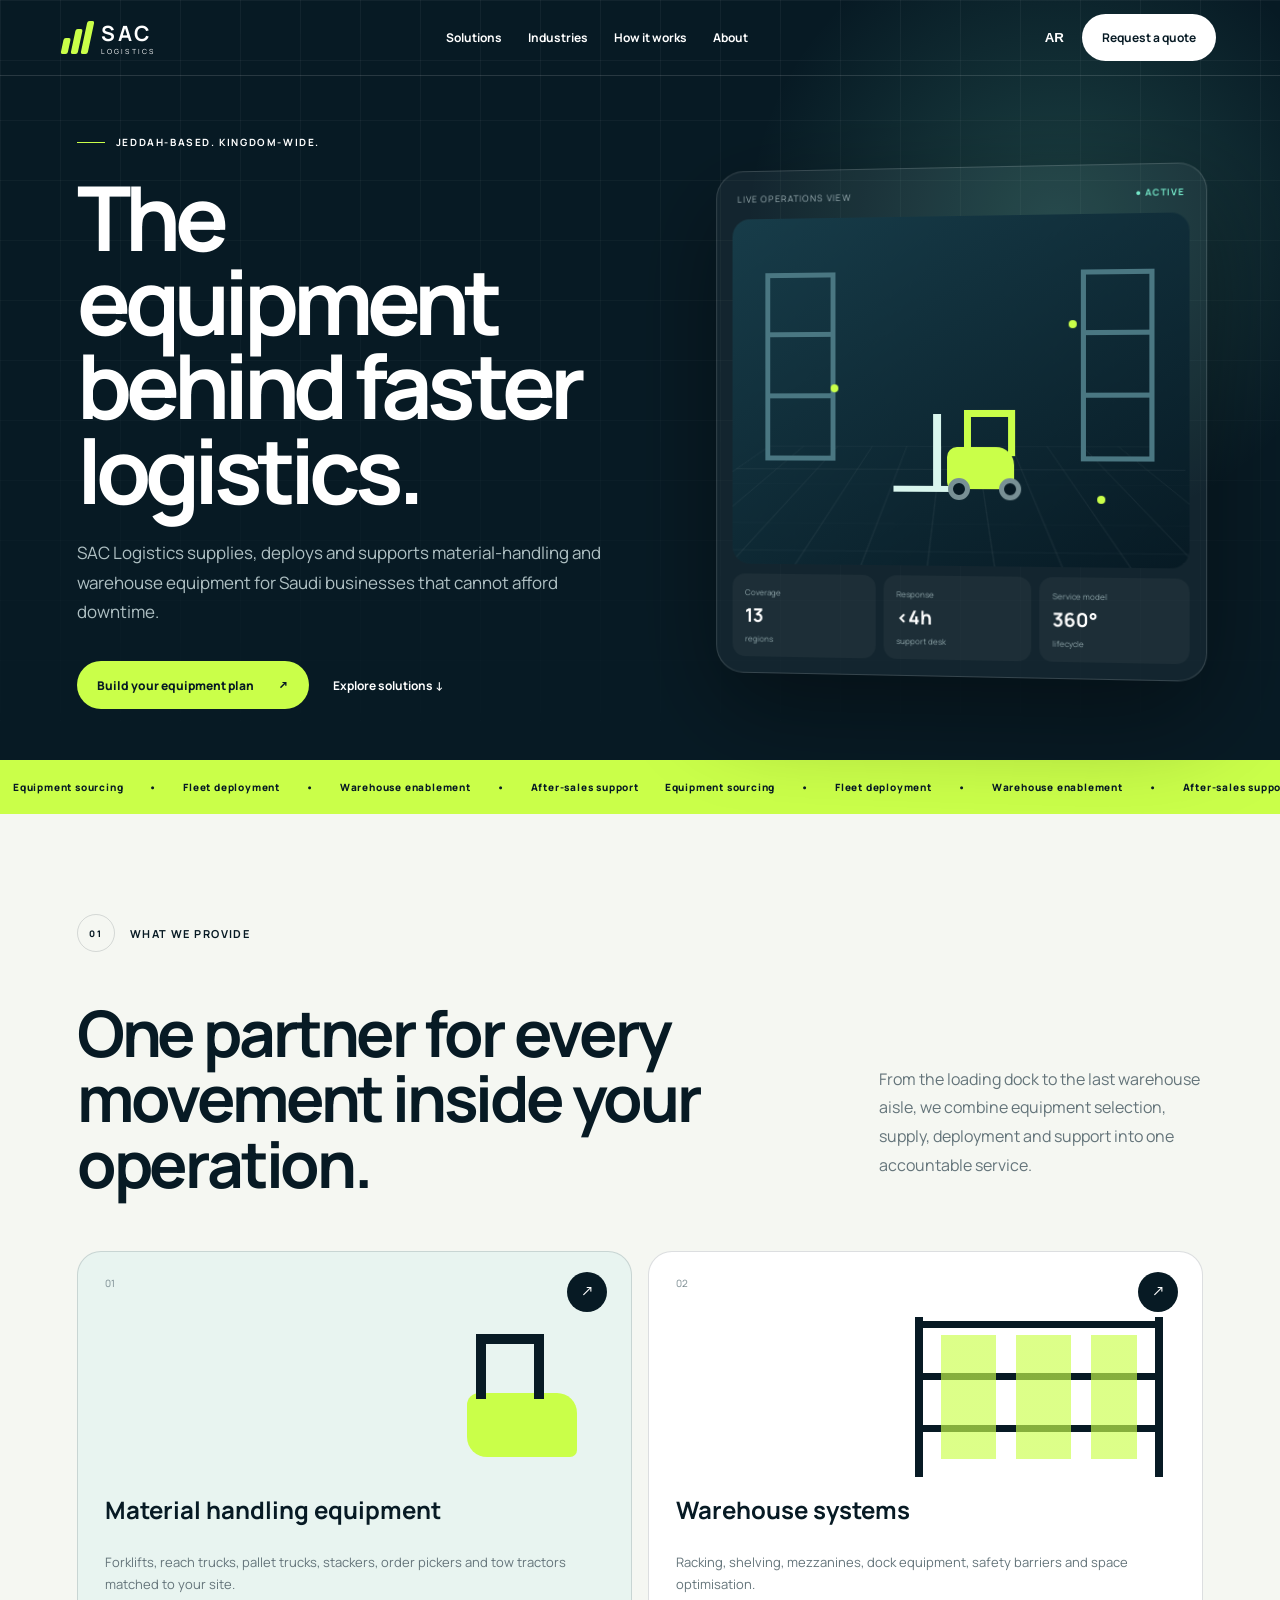
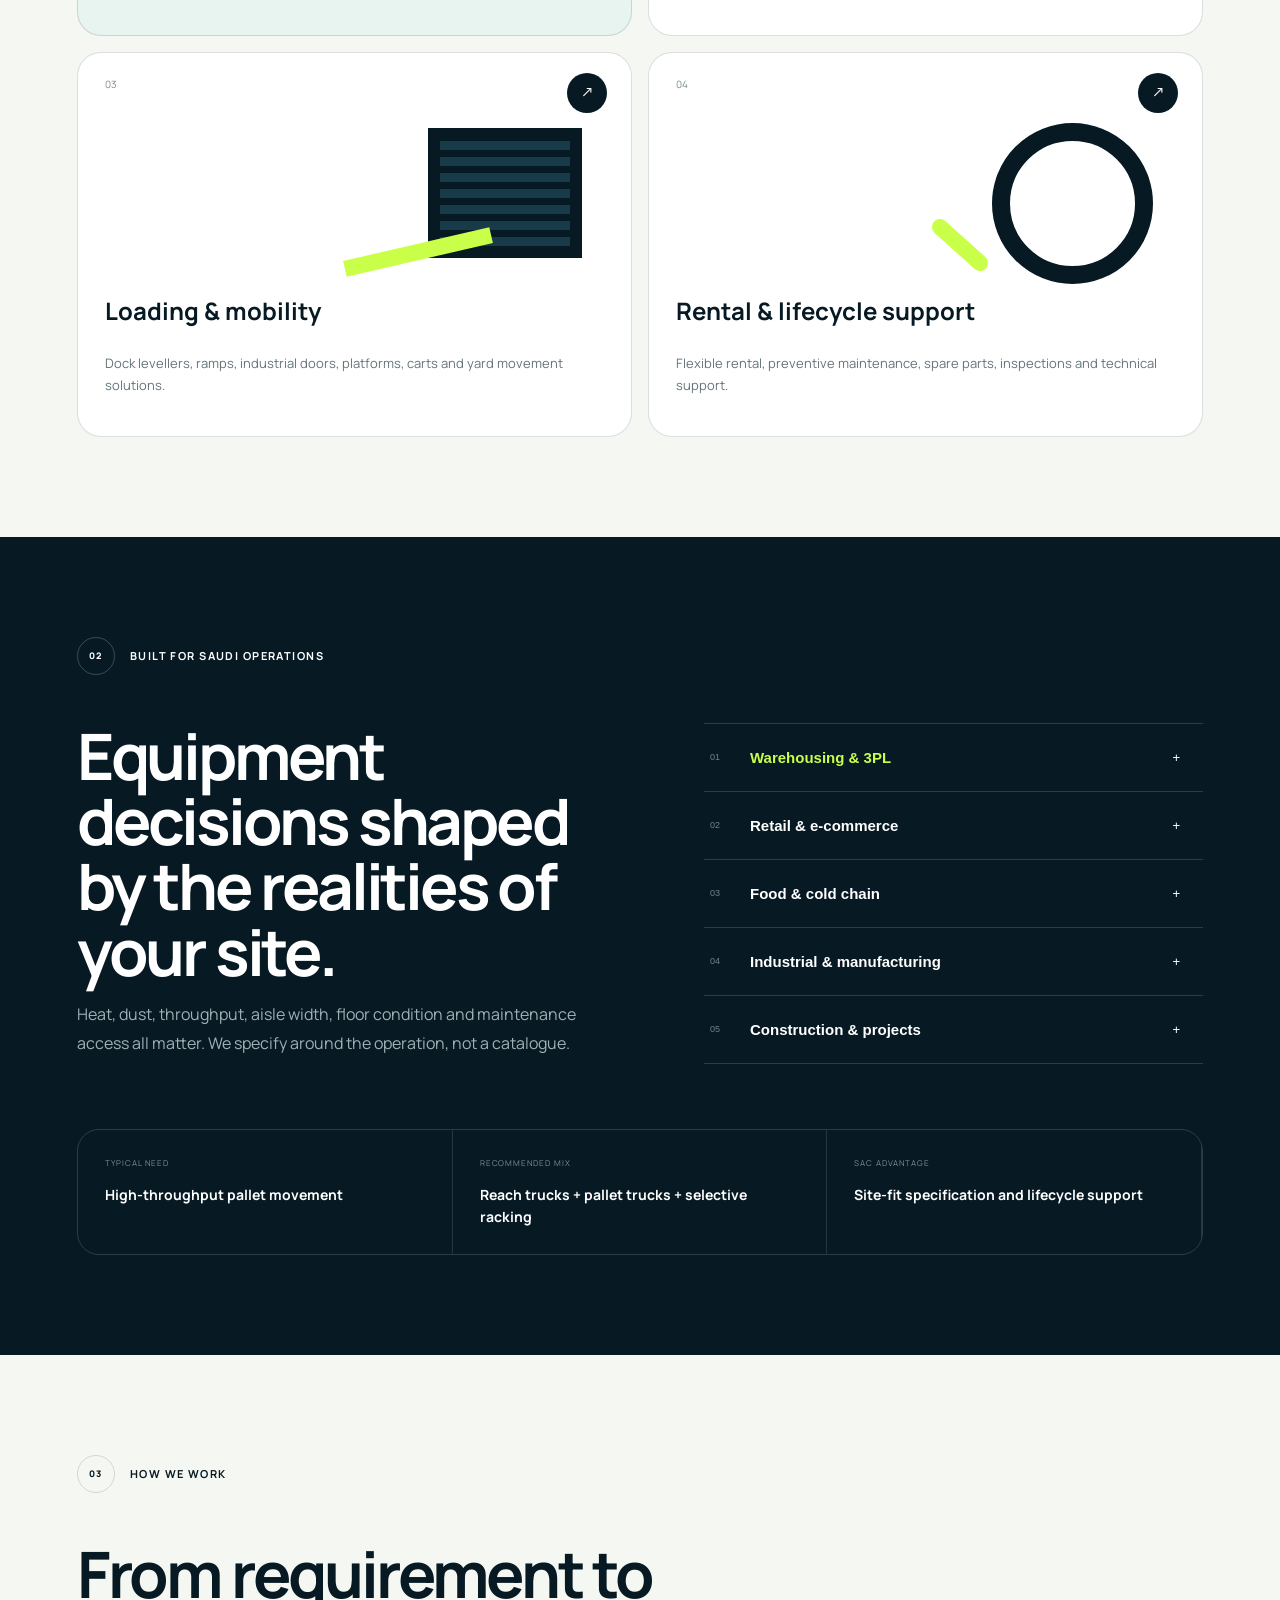
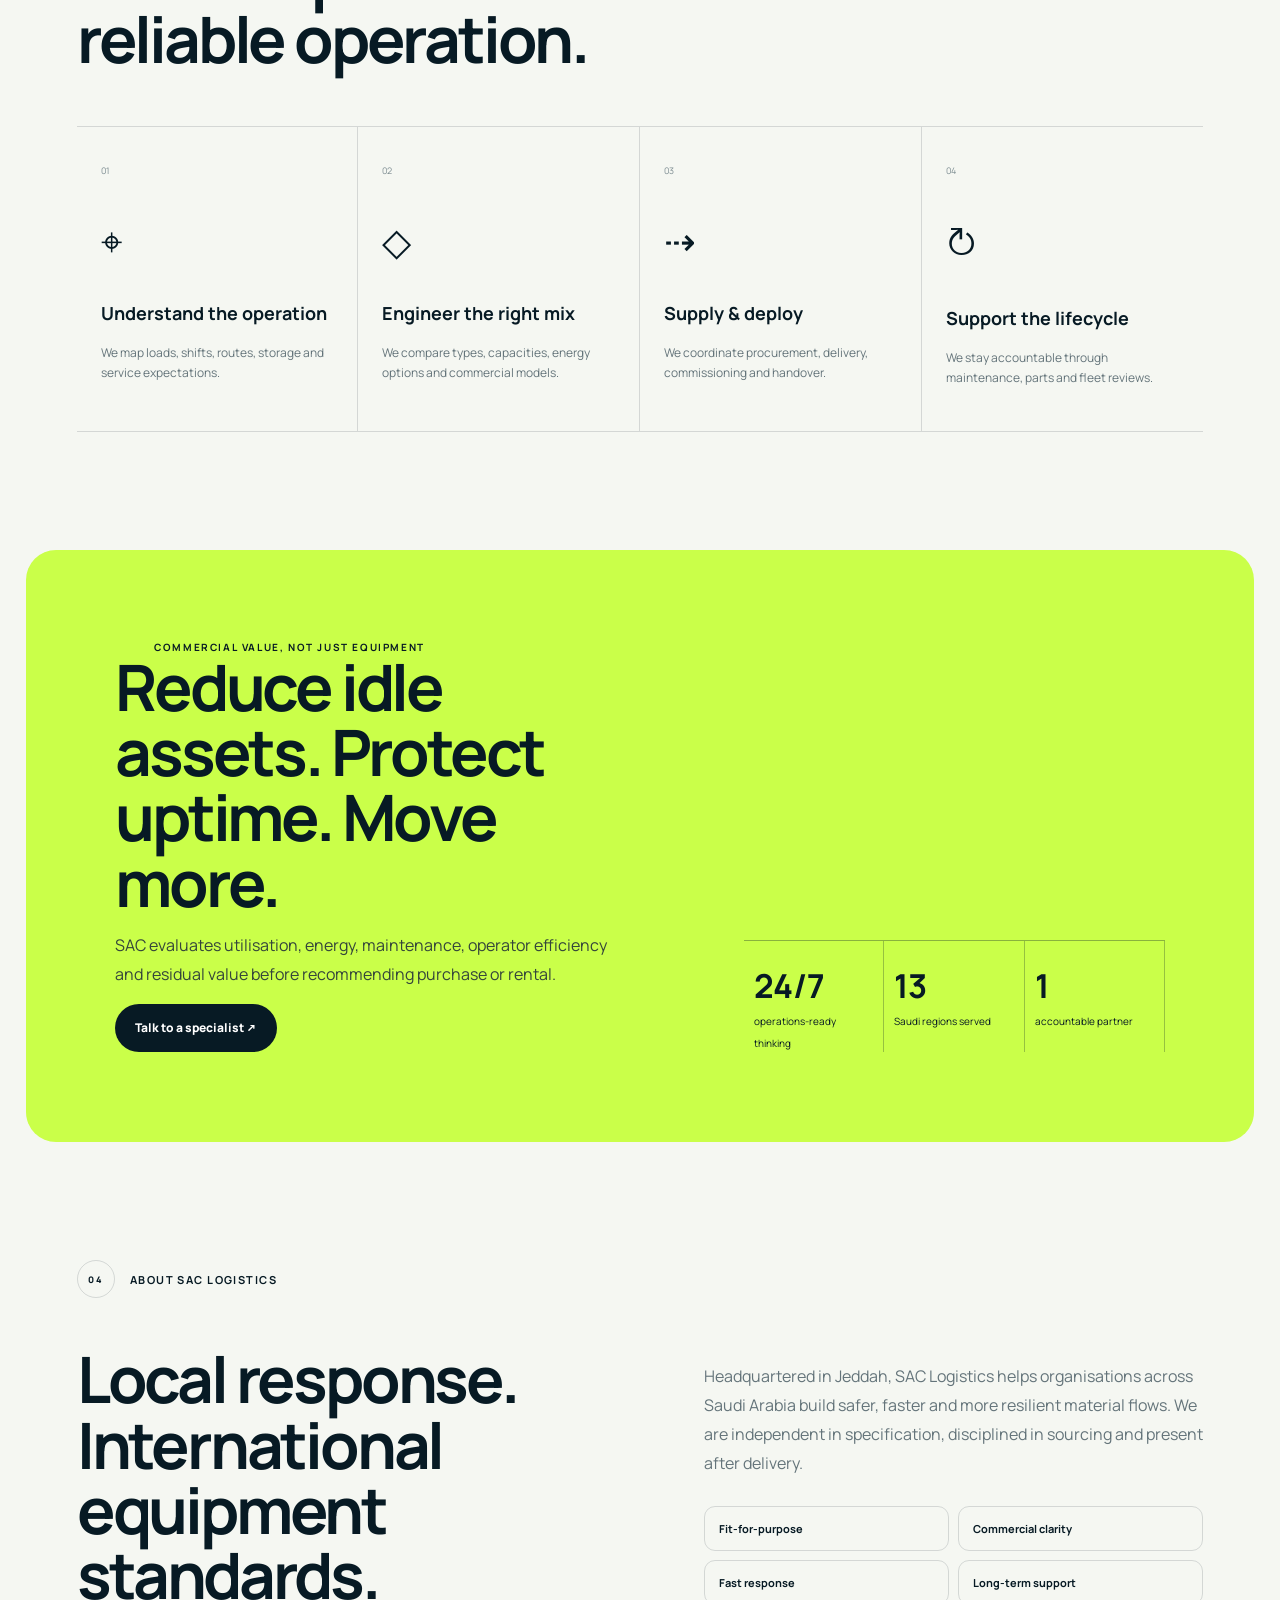
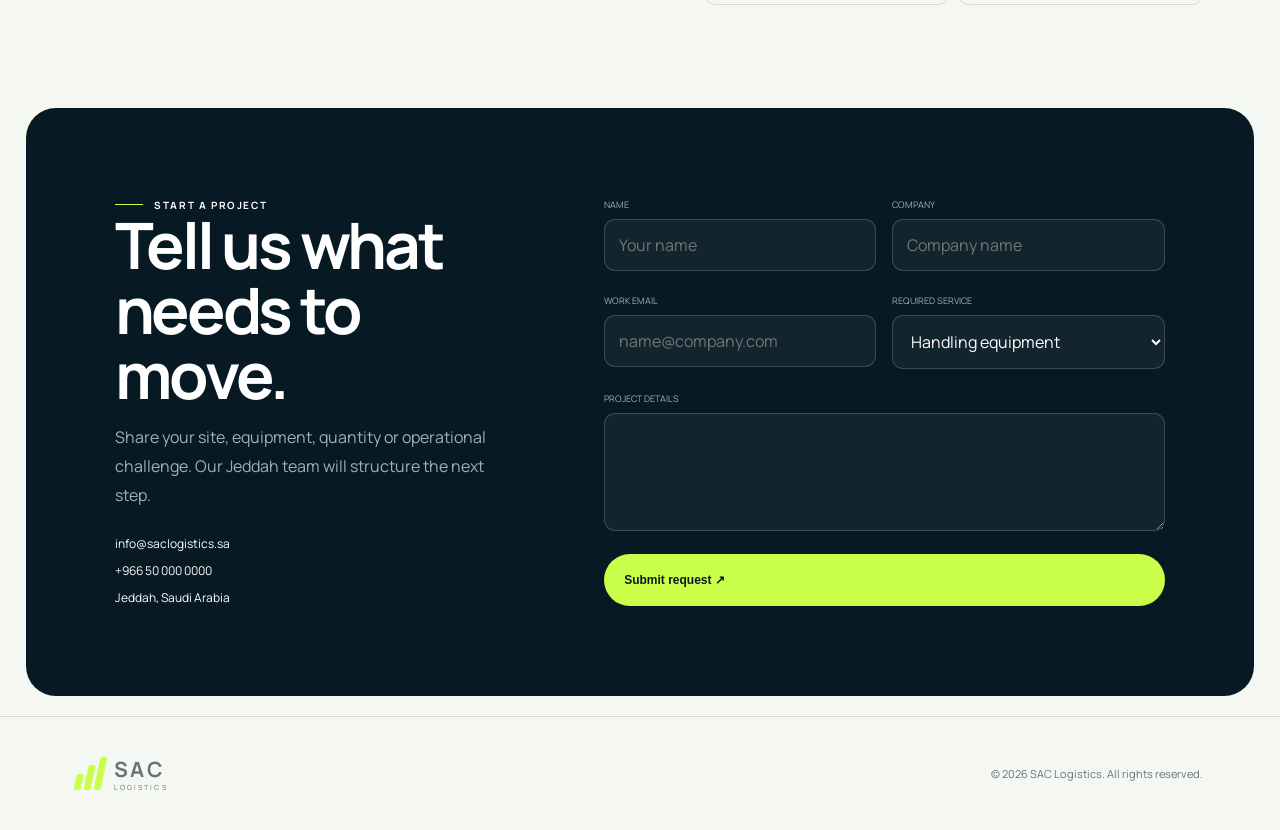
==== index.html @ c3b421cf "Animate green ticker strip" ====
<!doctype html><html lang="en" dir="ltr"><head><meta charset="utf-8"><meta name="viewport" content="width=device-width,initial-scale=1"><meta name="theme-color" content="#071a24"><meta name="description" content="SAC Logistics supplies logistics and material handling equipment across Saudi Arabia."><title>SAC Logistics | Saudi Arabia</title><link rel="preconnect" href="https://fonts.googleapis.com"><link rel="preconnect" href="https://fonts.gstatic.com" crossorigin><link href="https://fonts.googleapis.com/css2?family=IBM+Plex+Sans+Arabic:wght@400;500;600;700&family=Manrope:wght@400;600;700;800&display=swap" rel="stylesheet"><style>:root{--d:#071a24;--d2:#102e39;--l:#caff49;--m:#75e9ca;--p:#f5f7f2;--g:#64747a;--b:rgba(7,26,36,.14)}*{box-sizing:border-box}html{scroll-behavior:smooth}body{margin:0;background:var(--p);color:var(--d);font-family:Manrope,"IBM Plex Sans Arabic",sans-serif}body[dir=rtl]{font-family:"IBM Plex Sans Arabic",Manrope,sans-serif}.head{height:76px;position:fixed;inset:0 0 auto;z-index:20;display:flex;align-items:center;justify-content:space-between;padding:0 5vw;color:#fff;border-bottom:1px solid #ffffff22;transition:.3s}.head.s{background:#071a24ee;backdrop-filter:blur(16px);height:68px}.logo{display:flex;align-items:center;gap:10px;color:inherit;text-decoration:none}.mark{display:flex;gap:3px;align-items:end;transform:skew(-12deg)}.mark i{display:block;width:7px;background:var(--l);border-radius:2px}.mark i:nth-child(1){height:16px}.mark i:nth-child(2){height:25px}.mark i:nth-child(3){height:33px}.logo b{font-size:21px;letter-spacing:.12em}.logo small{display:block;font-size:7px;letter-spacing:.3em}.nav{display:flex;gap:26px}.nav a,.actions a{color:inherit;text-decoration:none;font-size:12px;font-weight:700}.actions{display:flex;align-items:center;gap:12px}.lang,.menu{background:none;border:0;color:#fff;font-weight:800;cursor:pointer}.menu{display:none;font-size:24px}.btn{display:inline-flex;align-items:center;justify-content:space-between;gap:24px;padding:15px 20px;border-radius:99px;text-decoration:none;font-weight:800;font-size:12px;border:0;cursor:pointer}.btn.light{background:#fff;color:var(--d)}.btn.lime{background:var(--l);color:var(--d)}.btn.dark{background:var(--d);color:#fff}.hero{min-height:790px;background:var(--d);color:#fff;padding:135px 6vw 105px;position:relative;overflow:hidden;display:grid;grid-template-columns:1.05fr .95fr;align-items:center;gap:7vw}.hero:before{content:"";position:absolute;inset:0;background-image:linear-gradient(#ffffff0c 1px,transparent 1px),linear-gradient(90deg,#ffffff0c 1px,transparent 1px);background-size:60px 60px;mask-image:linear-gradient(#000,transparent)}.hero:after{content:"";position:absolute;width:650px;height:650px;right:-100px;top:-100px;background:radial-gradient(circle,#75e9ca30,transparent 67%);border-radius:50%}.copy,.visual{position:relative;z-index:2}.eyebrow{display:flex;align-items:center;gap:11px;font-size:10px;letter-spacing:.16em;text-transform:uppercase}.eyebrow i{width:28px;height:1px;background:var(--l)}h1{font-size:clamp(54px,7vw,102px);line-height:.94;letter-spacing:-.065em;margin:26px 0}.hero p{max-width:610px;color:#afc0c3;line-height:1.75;font-size:17px}.heroBtns{display:flex;gap:24px;align-items:center;margin-top:34px}.heroBtns>a:last-child{color:#fff;text-decoration:none;font-size:12px;font-weight:700}.panel{background:#ffffff0c;border:1px solid #ffffff26;border-radius:28px;padding:16px;box-shadow:0 35px 100px #0006;transform:perspective(900px) rotateY(-4deg)}body[dir=rtl] .panel{transform:perspective(900px) rotateY(4deg)}.panelTop{display:flex;justify-content:space-between;padding:5px 5px 14px;color:#9db0b4;font-size:9px;letter-spacing:.12em}.panelTop b{color:var(--m)}.scene{height:350px;border-radius:18px;position:relative;overflow:hidden;background:linear-gradient(150deg,#173c49,#071a24)}.scene:before{content:"";position:absolute;inset:0;background-image:linear-gradient(#ffffff0d 1px,transparent 1px),linear-gradient(90deg,#ffffff0d 1px,transparent 1px);background-size:42px 42px;transform:perspective(400px) rotateX(58deg) scale(1.6);transform-origin:bottom;top:80px}.rack{position:absolute;top:55px;width:72px;height:190px;border:5px solid #4a7782}.rack:after{content:"";position:absolute;inset:55px 0 auto;height:5px;background:#4a7782;box-shadow:0 62px #4a7782}.r1{left:34px}.r2{right:34px}.fork{position:absolute;left:42%;bottom:62px;width:110px;height:90px}.fork .body{position:absolute;bottom:15px;left:26px;width:67px;height:42px;border-radius:10px 18px 7px 7px;background:var(--l)}.fork .body:before{content:"";position:absolute;left:17px;top:-37px;width:37px;height:39px;border:7px solid var(--l);border-bottom:0}.fork .mast{position:absolute;left:12px;height:78px;width:8px;background:#d9f6ee}.fork .mast:after{content:"";position:absolute;width:58px;height:6px;bottom:0;left:-40px;background:#d9f6ee}.fork i{position:absolute;bottom:4px;width:22px;height:22px;background:var(--d);border:5px solid #789095;border-radius:50%}.fork i:nth-last-child(2){left:27px}.fork i:last-child{right:10px}.pulse{position:absolute;width:8px;height:8px;border-radius:50%;background:var(--l);box-shadow:0 0 0 0 #caff4999;animation:p 2s infinite}.p1{left:22%;top:48%}.p2{right:24%;top:30%;animation-delay:.7s}.p3{right:18%;bottom:18%;animation-delay:1.2s}@keyframes p{70%{box-shadow:0 0 0 15px #caff4900}}.stats{display:grid;grid-template-columns:repeat(3,1fr);gap:8px;margin-top:10px}.stats div{background:#ffffff0a;padding:13px;border-radius:13px}.stats small,.stats span{font-size:8px;color:#8ea4a8;display:block}.stats strong{font-size:19px;display:block;margin:5px 0}.strip{position:absolute;bottom:0;left:0;right:0;background:var(--l);color:var(--d);padding:20px;display:flex;justify-content:center;gap:26px;font-size:10px;font-weight:800;letter-spacing:.08em}.section{padding:100px 6vw}.kicker{display:flex;align-items:center;gap:15px;margin-bottom:48px;font-size:11px;text-transform:uppercase;letter-spacing:.13em;font-weight:800}.kicker span{width:38px;height:38px;border:1px solid var(--b);border-radius:50%;display:grid;place-items:center;font-size:9px}.title{display:grid;grid-template-columns:1.35fr .65fr;gap:10vw;align-items:end;margin-bottom:55px}.title h2,.dark h2,.impact h2,.about h2,.contact h2{font-size:clamp(40px,5vw,72px);line-height:1.02;letter-spacing:-.05em;margin:0}.title p,.dark p,.impact p,.about p,.contact p{color:var(--g);line-height:1.8}.cards{display:grid;grid-template-columns:repeat(2,1fr);gap:16px}.card{min-height:385px;border:1px solid var(--b);border-radius:24px;padding:27px;background:#fff;position:relative;display:flex;flex-direction:column;justify-content:flex-end;overflow:hidden;transition:.3s}.card:hover{transform:translateY(-5px);box-shadow:0 18px 55px #071a2412}.card:first-child{background:#e8f4f0}.card .num{position:absolute;top:24px;font-size:10px;color:#78898e}.card .go{position:absolute;top:20px;right:24px;width:40px;height:40px;border-radius:50%;background:var(--d);color:#fff;display:grid;place-items:center;text-decoration:none}.art{position:absolute;right:7%;top:65px;width:45%;height:160px}.art.f:before{content:"";position:absolute;right:15px;bottom:20px;width:110px;height:64px;background:var(--l);border-radius:12px 20px 7px}.art.f:after{content:"";position:absolute;right:48px;bottom:78px;width:48px;height:55px;border:10px solid var(--d);border-bottom:0}.art.r{border-left:8px solid var(--d);border-right:8px solid var(--d);background:repeating-linear-gradient(0deg,transparent 0 45px,var(--d) 45px 52px)}.art.r:after{content:"";position:absolute;inset:18px;background:repeating-linear-gradient(90deg,var(--l) 0 55px,transparent 55px 75px);opacity:.65}.art.d:before{content:"";position:absolute;right:10px;inset-block:10px 20px;width:130px;background:repeating-linear-gradient(0deg,#173b48 0 9px,#071a24 9px 16px);border:12px solid var(--d)}.art.d:after{content:"";position:absolute;left:0;bottom:18px;width:150px;height:16px;background:var(--l);transform:rotate(-13deg)}.art.s:before{content:"";position:absolute;width:125px;height:125px;border:18px solid var(--d);border-radius:50%;right:10px;top:5px}.art.s:after{content:"";position:absolute;width:70px;height:16px;background:var(--l);left:10px;bottom:25px;transform:rotate(42deg);border-radius:12px}.card h3{font-size:24px;margin:0 0 12px}.card p{color:var(--g);font-size:13px;line-height:1.7;max-width:540px}.dark{background:var(--d);color:#fff}.dark .kicker span{border-color:#ffffff35}.darkGrid{display:grid;grid-template-columns:1fr 1fr;gap:10vw}.dark p{color:#9eb1b5}.inds{border-top:1px solid #ffffff26}.ind{width:100%;height:68px;border:0;border-bottom:1px solid #ffffff26;background:none;color:#fff;display:grid;grid-template-columns:40px 1fr 25px;align-items:center;text-align:left;cursor:pointer}.ind b{font-size:15px}.ind.active b{color:var(--l)}.ind span{font-size:9px;color:#71858a}.info{margin-top:55px;border:1px solid #ffffff26;border-radius:22px;display:grid;grid-template-columns:repeat(3,1fr);overflow:hidden}.info div{padding:27px;border-right:1px solid #ffffff20}.info small{display:block;color:#779095;font-size:8px;letter-spacing:.12em;margin-bottom:15px}.info strong{font-size:14px;line-height:1.5}.steps{display:grid;grid-template-columns:repeat(4,1fr);border-block:1px solid var(--b)}.step{padding:30px 24px;min-height:275px;border-right:1px solid var(--b)}.step:last-child{border:0}.step>span{font-size:9px;color:#7b8b90}.step i{display:block;font-style:normal;font-size:38px;margin:35px 0}.step h3{font-size:18px}.step p{color:var(--g);font-size:12px;line-height:1.7}.impact{margin:18px 2vw;background:var(--l);border-radius:30px;padding:90px 7vw;display:grid;grid-template-columns:1.1fr .9fr;gap:9vw;align-items:end}.impact p{color:#34453b}.metrics{display:grid;grid-template-columns:repeat(3,1fr);border-top:1px solid #071a2455}.metrics div{padding:22px 10px 0;border-right:1px solid #071a2444}.metrics strong{display:block;font-size:33px}.metrics span{font-size:10px}.aboutGrid{display:grid;grid-template-columns:1fr 1fr;gap:10vw}.values{display:grid;grid-template-columns:1fr 1fr;gap:9px;margin-top:28px}.values span{border:1px solid var(--b);border-radius:11px;padding:14px;font-size:11px;font-weight:700}.contact{margin:0 2vw 20px;background:var(--d);color:#fff;border-radius:30px;padding:90px 7vw;display:grid;grid-template-columns:.8fr 1.2fr;gap:9vw}.contact p{color:#9eb1b5}.details{display:flex;flex-direction:column;gap:10px;margin-top:25px}.details a,.details span{color:#fff;text-decoration:none;font-size:12px}.form{display:grid;grid-template-columns:1fr 1fr;gap:16px}.form label{display:flex;flex-direction:column;gap:8px}.form label span{font-size:9px;color:#9fb1b5;text-transform:uppercase}.form input,.form select,.form textarea{background:#ffffff0c;border:1px solid #ffffff2d;color:#fff;border-radius:11px;padding:14px;font:inherit;outline:none}.form option{color:var(--d)}.full{grid-column:1/-1}footer{padding:38px 6vw;display:flex;justify-content:space-between;align-items:center;border-top:1px solid var(--b);font-size:11px;color:var(--g)}.mobile{position:fixed;inset:0;z-index:50;background:var(--d);display:flex;flex-direction:column;align-items:center;justify-content:center;gap:25px;transform:translateY(-100%);transition:.3s}.mobile.open{transform:none}.mobile a{color:#fff;text-decoration:none;font-size:27px;font-weight:700}.mobile button{position:absolute;right:25px;top:20px;background:none;border:0;color:#fff;font-size:40px}.reveal{opacity:0;transform:translateY(20px);transition:.7s}.reveal.on{opacity:1;transform:none}body[dir=rtl] .ind{text-align:right}body[dir=rtl] .card .go{right:auto;left:24px}body[dir=rtl] .art{right:auto;left:7%}@media(max-width:980px){.nav{display:none}.menu{display:block}.hero,.title,.darkGrid,.impact,.aboutGrid,.contact{grid-template-columns:1fr}.visual{margin-top:30px}.steps{grid-template-columns:1fr 1fr}.info{grid-template-columns:1fr}.info div{border-right:0;border-bottom:1px solid #ffffff20}}@media(max-width:650px){.head{padding:0 20px}.actions .light{display:none}.hero{padding:115px 20px 95px}.hero h1{font-size:51px}.heroBtns{align-items:flex-start;flex-direction:column}.panel{transform:none!important}.scene{height:265px}.stats{grid-template-columns:1fr}.strip{font-size:8px;gap:10px;flex-wrap:wrap}.section{padding:75px 20px}.title h2,.dark h2,.impact h2,.about h2,.contact h2{font-size:40px}.cards{grid-template-columns:1fr}.art{width:60%}.steps{grid-template-columns:1fr}.step{border-right:0;border-bottom:1px solid var(--b)}.impact,.contact{margin:10px;padding:65px 23px;border-radius:23px}.metrics{grid-template-columns:1fr}.metrics div{border-right:0;border-bottom:1px solid #071a2444;padding-bottom:15px}.values,.form{grid-template-columns:1fr}.form>*{grid-column:1!important}footer{flex-direction:column;gap:18px;text-align:center}}.strip{overflow:hidden;display:block;padding:0}.strip-track{display:flex;width:max-content;will-change:transform;animation:sacTicker 22s linear infinite}.strip-group{display:flex;align-items:center;gap:26px;white-space:nowrap;padding:20px 13px;color:var(--d)}@keyframes sacTicker{to{transform:translateX(-50%)}}body[dir=rtl] .strip-track{animation-name:sacTickerRtl}@keyframes sacTickerRtl{to{transform:translateX(50%)}}@media(max-width:650px){.strip{font-size:8px}.strip-group{gap:16px;padding:18px 8px}}@media(prefers-reduced-motion:reduce){.strip-track{animation:none}}</style></head><body><header class="head"><a class="logo" href="#top"><span class="mark"><i></i><i></i><i></i></span><span><b>SAC</b><small>LOGISTICS</small></span></a><nav class="nav"><a href="#solutions" data-t="nav1">Solutions</a><a href="#industries" data-t="nav2">Industries</a><a href="#process" data-t="nav3">How it works</a><a href="#about" data-t="nav4">About</a></nav><div class="actions"><button class="lang" id="lang">AR</button><a class="btn light" href="#contact" data-t="quote">Request a quote</a><button class="menu" id="open">☰</button></div></header><main id="top"><section class="hero"><div class="copy reveal"><div class="eyebrow"><i></i><b data-t="eye">Jeddah-based. Kingdom-wide.</b></div><h1 data-t="hero">The equipment behind faster logistics.</h1><p data-t="heroP">SAC Logistics supplies, deploys and supports material-handling and warehouse equipment for Saudi businesses that cannot afford downtime.</p><div class="heroBtns"><a class="btn lime" href="#contact"><span data-t="plan">Build your equipment plan</span><b>↗</b></a><a href="#solutions" data-t="explore">Explore solutions ↓</a></div></div><div class="visual reveal"><div class="panel"><div class="panelTop"><span data-t="live">LIVE OPERATIONS VIEW</span><b>● <span data-t="active">ACTIVE</span></b></div><div class="scene"><div class="rack r1"></div><div class="rack r2"></div><div class="fork"><span class="mast"></span><span class="body"></span><i></i><i></i></div><span class="pulse p1"></span><span class="pulse p2"></span><span class="pulse p3"></span></div><div class="stats"><div><small data-t="coverage">Coverage</small><strong>13</strong><span data-t="regions">regions</span></div><div><small data-t="response">Response</small><strong>&lt;4h</strong><span data-t="support">support desk</span></div><div><small data-t="model">Service model</small><strong>360°</strong><span data-t="life">lifecycle</span></div></div></div></div><div class="strip"><span data-t="s1">Equipment sourcing</span>•<span data-t="s2">Fleet deployment</span>•<span data-t="s3">Warehouse enablement</span>•<span data-t="s4">After-sales support</span></div></section><section class="section" id="solutions"><div class="kicker reveal"><span>01</span><b data-t="provide">What we provide</b></div><div class="title reveal"><h2 data-t="solTitle">One partner for every movement inside your operation.</h2><p data-t="solLead">From the loading dock to the last warehouse aisle, we combine equipment selection, supply, deployment and support into one accountable service.</p></div><div class="cards"><article class="card reveal"><span class="num">01</span><a class="go" href="#contact">↗</a><div class="art f"></div><h3 data-t="c1">Material handling equipment</h3><p data-t="c1p">Forklifts, reach trucks, pallet trucks, stackers, order pickers and tow tractors matched to your site.</p></article><article class="card reveal"><span class="num">02</span><a class="go" href="#contact">↗</a><div class="art r"></div><h3 data-t="c2">Warehouse systems</h3><p data-t="c2p">Racking, shelving, mezzanines, dock equipment, safety barriers and space optimisation.</p></article><article class="card reveal"><span class="num">03</span><a class="go" href="#contact">↗</a><div class="art d"></div><h3 data-t="c3">Loading & mobility</h3><p data-t="c3p">Dock levellers, ramps, industrial doors, platforms, carts and yard movement solutions.</p></article><article class="card reveal"><span class="num">04</span><a class="go" href="#contact">↗</a><div class="art s"></div><h3 data-t="c4">Rental & lifecycle support</h3><p data-t="c4p">Flexible rental, preventive maintenance, spare parts, inspections and technical support.</p></article></div></section><section class="dark section" id="industries"><div class="kicker reveal"><span>02</span><b data-t="built">Built for Saudi operations</b></div><div class="darkGrid"><div class="reveal"><h2 data-t="indTitle">Equipment decisions shaped by the realities of your site.</h2><p data-t="indP">Heat, dust, throughput, aisle width, floor condition and maintenance access all matter. We specify around the operation, not a catalogue.</p></div><div class="inds reveal"><button class="ind active" data-k="warehouse"><span>01</span><b data-t="i1">Warehousing & 3PL</b><i>+</i></button><button class="ind" data-k="retail"><span>02</span><b data-t="i2">Retail & e-commerce</b><i>+</i></button><button class="ind" data-k="food"><span>03</span><b data-t="i3">Food & cold chain</b><i>+</i></button><button class="ind" data-k="industry"><span>04</span><b data-t="i4">Industrial & manufacturing</b><i>+</i></button><button class="ind" data-k="project"><span>05</span><b data-t="i5">Construction & projects</b><i>+</i></button></div></div><div class="info reveal"><div><small data-t="need">TYPICAL NEED</small><strong id="need">High-throughput pallet movement</strong></div><div><small data-t="mix">RECOMMENDED MIX</small><strong id="mix">Reach trucks + pallet trucks + selective racking</strong></div><div><small data-t="adv">SAC ADVANTAGE</small><strong id="adv">Site-fit specification and lifecycle support</strong></div></div></section><section class="section" id="process"><div class="kicker reveal"><span>03</span><b data-t="how">How we work</b></div><div class="title reveal"><h2 data-t="procTitle">From requirement to reliable operation.</h2></div><div class="steps"><article class="step reveal"><span>01</span><i>⌖</i><h3 data-t="st1">Understand the operation</h3><p data-t="st1p">We map loads, shifts, routes, storage and service expectations.</p></article><article class="step reveal"><span>02</span><i>◇</i><h3 data-t="st2">Engineer the right mix</h3><p data-t="st2p">We compare types, capacities, energy options and commercial models.</p></article><article class="step reveal"><span>03</span><i>⇢</i><h3 data-t="st3">Supply & deploy</h3><p data-t="st3p">We coordinate procurement, delivery, commissioning and handover.</p></article><article class="step reveal"><span>04</span><i>↻</i><h3 data-t="st4">Support the lifecycle</h3><p data-t="st4p">We stay accountable through maintenance, parts and fleet reviews.</p></article></div></section><section class="impact"><div class="reveal"><div class="eyebrow"><i></i><b data-t="value">COMMERCIAL VALUE, NOT JUST EQUIPMENT</b></div><h2 data-t="impTitle">Reduce idle assets. Protect uptime. Move more.</h2><p data-t="impP">SAC evaluates utilisation, energy, maintenance, operator efficiency and residual value before recommending purchase or rental.</p><a class="btn dark" href="#contact" data-t="talk">Talk to a specialist ↗</a></div><div class="metrics reveal"><div><strong>24/7</strong><span data-t="m1">operations-ready thinking</span></div><div><strong>13</strong><span data-t="m2">Saudi regions served</span></div><div><strong>1</strong><span data-t="m3">accountable partner</span></div></div></section><section class="section about" id="about"><div class="kicker reveal"><span>04</span><b data-t="aboutK">About SAC Logistics</b></div><div class="aboutGrid"><h2 class="reveal" data-t="aboutT">Local response. International equipment standards.</h2><div class="reveal"><p data-t="aboutP">Headquartered in Jeddah, SAC Logistics helps organisations across Saudi Arabia build safer, faster and more resilient material flows. We are independent in specification, disciplined in sourcing and present after delivery.</p><div class="values"><span data-t="v1">Fit-for-purpose</span><span data-t="v2">Commercial clarity</span><span data-t="v3">Fast response</span><span data-t="v4">Long-term support</span></div></div></div></section><section class="contact" id="contact"><div class="reveal"><div class="eyebrow"><i></i><b data-t="start">START A PROJECT</b></div><h2 data-t="contactT">Tell us what needs to move.</h2><p data-t="contactP">Share your site, equipment, quantity or operational challenge. Our Jeddah team will structure the next step.</p><div class="details"><a href="mailto:info@saclogistics.sa">info@saclogistics.sa</a><a href="tel:+966500000000">+966 50 000 0000</a><span data-t="jeddah">Jeddah, Saudi Arabia</span></div></div><form class="form reveal" id="form"><label><span data-t="name">Name</span><input required name="name" placeholder="Your name"></label><label><span data-t="company">Company</span><input required name="company" placeholder="Company name"></label><label><span data-t="email">Work email</span><input required type="email" name="email" placeholder="name@company.com"></label><label><span data-t="service">Required service</span><select name="service"><option data-t="o1">Handling equipment</option><option data-t="o2">Warehouse systems</option><option data-t="o3">Rental equipment</option><option data-t="o4">Maintenance & spare parts</option></select></label><label class="full"><span data-t="details">Project details</span><textarea name="details" rows="4"></textarea></label><button class="btn lime full" type="submit" data-t="submit">Submit request ↗</button></form></section></main><footer><a class="logo" href="#top"><span class="mark"><i></i><i></i><i></i></span><span><b>SAC</b><small>LOGISTICS</small></span></a><span>© 2026 SAC Logistics. <span data-t="rights">All rights reserved.</span></span></footer><div class="mobile" id="mobile"><button id="close">×</button><a href="#solutions" data-t="nav1">Solutions</a><a href="#industries" data-t="nav2">Industries</a><a href="#process" data-t="nav3">How it works</a><a href="#about" data-t="nav4">About</a><a href="#contact" data-t="quote">Request a quote</a></div><script>const T={en:{nav1:'Solutions',nav2:'Industries',nav3:'How it works',nav4:'About',quote:'Request a quote',eye:'Jeddah-based. Kingdom-wide.',hero:'The equipment behind faster logistics.',heroP:'SAC Logistics supplies, deploys and supports material-handling and warehouse equipment for Saudi businesses that cannot afford downtime.',plan:'Build your equipment plan',explore:'Explore solutions ↓',live:'LIVE OPERATIONS VIEW',active:'ACTIVE',coverage:'Coverage',regions:'regions',response:'Response',support:'support desk',model:'Service model',life:'lifecycle',s1:'Equipment sourcing',s2:'Fleet deployment',s3:'Warehouse enablement',s4:'After-sales support',provide:'What we provide',solTitle:'One partner for every movement inside your operation.',solLead:'From the loading dock to the last warehouse aisle, we combine equipment selection, supply, deployment and support into one accountable service.',c1:'Material handling equipment',c1p:'Forklifts, reach trucks, pallet trucks, stackers, order pickers and tow tractors matched to your site.',c2:'Warehouse systems',c2p:'Racking, shelving, mezzanines, dock equipment, safety barriers and space optimisation.',c3:'Loading & mobility',c3p:'Dock levellers, ramps, industrial doors, platforms, carts and yard movement solutions.',c4:'Rental & lifecycle support',c4p:'Flexible rental, preventive maintenance, spare parts, inspections and technical support.',built:'Built for Saudi operations',indTitle:'Equipment decisions shaped by the realities of your site.',indP:'Heat, dust, throughput, aisle width, floor condition and maintenance access all matter. We specify around the operation, not a catalogue.',i1:'Warehousing & 3PL',i2:'Retail & e-commerce',i3:'Food & cold chain',i4:'Industrial & manufacturing',i5:'Construction & projects',need:'TYPICAL NEED',mix:'RECOMMENDED MIX',adv:'SAC ADVANTAGE',how:'How we work',procTitle:'From requirement to reliable operation.',st1:'Understand the operation',st1p:'We map loads, shifts, routes, storage and service expectations.',st2:'Engineer the right mix',st2p:'We compare types, capacities, energy options and commercial models.',st3:'Supply & deploy',st3p:'We coordinate procurement, delivery, commissioning and handover.',st4:'Support the lifecycle',st4p:'We stay accountable through maintenance, parts and fleet reviews.',value:'COMMERCIAL VALUE, NOT JUST EQUIPMENT',impTitle:'Reduce idle assets. Protect uptime. Move more.',impP:'SAC evaluates utilisation, energy, maintenance, operator efficiency and residual value before recommending purchase or rental.',talk:'Talk to a specialist ↗',m1:'operations-ready thinking',m2:'Saudi regions served',m3:'accountable partner',aboutK:'About SAC Logistics',aboutT:'Local response. International equipment standards.',aboutP:'Headquartered in Jeddah, SAC Logistics helps organisations across Saudi Arabia build safer, faster and more resilient material flows. We are independent in specification, disciplined in sourcing and present after delivery.',v1:'Fit-for-purpose',v2:'Commercial clarity',v3:'Fast response',v4:'Long-term support',start:'START A PROJECT',contactT:'Tell us what needs to move.',contactP:'Share your site, equipment, quantity or operational challenge. Our Jeddah team will structure the next step.',jeddah:'Jeddah, Saudi Arabia',name:'Name',company:'Company',email:'Work email',service:'Required service',o1:'Handling equipment',o2:'Warehouse systems',o3:'Rental equipment',o4:'Maintenance & spare parts',details:'Project details',submit:'Submit request ↗',rights:'All rights reserved.'},ar:{nav1:'الحلول',nav2:'القطاعات',nav3:'آلية العمل',nav4:'من نحن',quote:'اطلب عرض سعر',eye:'من جدة إلى جميع مناطق المملكة',hero:'المعدات التي تجعل عملياتك اللوجستية أسرع.',heroP:'توفر SAC Logistics معدات المناولة والتخزين وتشرف على توريدها وتشغيلها ودعمها للشركات السعودية التي لا تحتمل توقف العمليات.',plan:'ابنِ خطة معداتك',explore:'استكشف الحلول ↓',live:'نظرة مباشرة على التشغيل',active:'نشط',coverage:'التغطية',regions:'منطقة',response:'الاستجابة',support:'مكتب الدعم',model:'نموذج الخدمة',life:'دورة حياة كاملة',s1:'تأمين المعدات',s2:'تشغيل الأسطول',s3:'تجهيز المستودعات',s4:'دعم ما بعد البيع',provide:'ماذا نوفر',solTitle:'شريك واحد لكل حركة داخل منشأتك.',solLead:'من رصيف التحميل حتى آخر ممر في المستودع، نوحد اختيار المعدات وتوريدها وتشغيلها ودعمها ضمن مسؤولية واضحة واحدة.',c1:'معدات المناولة',c1p:'رافعات شوكية وريتـش تراك وعربات طبالي وستاكر ومعدات تجهيز الطلبات حسب ظروف موقعك.',c2:'أنظمة المستودعات',c2p:'أرفف تخزين وميزانين وتجهيزات الأرصفة وحواجز السلامة وحلول تحسين المساحات.',c3:'التحميل والحركة',c3p:'منصات تحميل ورامبات وأبواب صناعية وعربات وحلول حركة الساحات.',c4:'التأجير ودعم دورة الحياة',c4p:'تأجير مرن وصيانة وقائية وقطع غيار وفحوصات ودعم فني.',built:'مصمم للعمليات السعودية',indTitle:'قرار المعدات يبدأ من واقع موقعك.',indP:'الحرارة والغبار ومعدل التشغيل وعرض الممرات وحالة الأرضيات وسهولة الصيانة كلها عوامل أساسية. نصمم الحل حول التشغيل لا حول الكتالوج.',i1:'المستودعات والخدمات اللوجستية',i2:'التجزئة والتجارة الإلكترونية',i3:'الأغذية وسلاسل التبريد',i4:'الصناعة والتصنيع',i5:'المقاولات والمشاريع',need:'الاحتياج المعتاد',mix:'التجهيز المقترح',adv:'ميزة SAC',how:'كيف نعمل',procTitle:'من الاحتياج إلى تشغيل موثوق.',st1:'نفهم العملية',st1p:'نحلل الأحمال والورديات والمسارات والتخزين ومستوى الخدمة.',st2:'نصمم التجهيز المناسب',st2p:'نقارن الأنواع والسعات والطاقة والنماذج التجارية.',st3:'نورّد ونشغّل',st3p:'ننسق الشراء والتسليم والتشغيل والتسليم النهائي.',st4:'ندعم دورة الحياة',st4p:'نستمر في الصيانة وقطع الغيار ومراجعات الأسطول.',value:'قيمة تجارية، وليست مجرد معدات',impTitle:'قلّل الأصول الخاملة. احمِ وقت التشغيل. حرّك أكثر.',impP:'تقيّم SAC الاستخدام والطاقة والصيانة وكفاءة المشغل والقيمة المتبقية قبل اقتراح الشراء أو التأجير.',talk:'تحدث مع مختص ↗',m1:'تفكير جاهز للتشغيل',m2:'منطقة سعودية نخدمها',m3:'شريك مسؤول واحد',aboutK:'عن SAC Logistics',aboutT:'استجابة محلية بمعايير معدات عالمية.',aboutP:'من مقرنا في جدة، نساعد المنشآت في مختلف مناطق المملكة على بناء حركة مواد أكثر أماناً وسرعة ومرونة. نحن مستقلون في التوصية ومنضبطون في التوريد وموجودون بعد التسليم.',v1:'حل مناسب للغرض',v2:'وضوح تجاري',v3:'استجابة سريعة',v4:'دعم طويل الأجل',start:'ابدأ مشروعك',contactT:'أخبرنا ما الذي يجب تحريكه.',contactP:'شاركنا الموقع والمعدات والكميات أو التحدي التشغيلي، وسيقوم فريقنا في جدة بترتيب الخطوة التالية.',jeddah:'جدة، المملكة العربية السعودية',name:'الاسم',company:'الشركة',email:'البريد المهني',service:'الخدمة المطلوبة',o1:'معدات مناولة',o2:'أنظمة مستودعات',o3:'تأجير معدات',o4:'صيانة وقطع غيار',details:'تفاصيل المشروع',submit:'إرسال الطلب ↗',rights:'جميع الحقوق محفوظة.'}};const D={en:{warehouse:['High-throughput pallet movement','Reach trucks + pallet trucks + selective racking','Site-fit specification and lifecycle support'],retail:['Fast fulfilment and seasonal peaks','Order pickers + carts + modular shelving','Scalable rental and rapid deployment'],food:['Hygienic cold-space movement','Cold-store trucks + stainless equipment','Environment-specific selection'],industry:['Heavy loads and hard duty cycles','IC forklifts + tow tractors + barriers','Durability-led parts planning'],project:['Flexible changing-site handling','Rough-terrain forklifts + mobile ramps','Project supply and fast support']},ar:{warehouse:['حركة طبالي كثيفة وسريعة','ريتـش تراك + عربات طبالي + أرفف انتقائية','تجهيز مناسب للموقع ودعم كامل'],retail:['تجهيز سريع ومواسم ذروة','معدات تجهيز طلبات + عربات + رفوف مرنة','توسع سريع وتأجير مرن'],food:['حركة صحية ضمن بيئات مبردة','معدات تبريد + تجهيزات ستانلس','اختيار مناسب لبيئة التشغيل'],industry:['أحمال ثقيلة ودورات قاسية','رافعات احتراق + جرارات سحب + حواجز','اختيار قائم على التحمل'],project:['مناولة مرنة في مواقع متغيرة','رافعات طرق وعرة + رامبات متحركة','توريد حسب المشروع ودعم سريع']}};let L=localStorage.sacLang||'en';function apply(){document.documentElement.lang=L;document.documentElement.dir=L==='ar'?'rtl':'ltr';document.body.dir=document.documentElement.dir;document.querySelectorAll('[data-t]').forEach(e=>{let k=e.dataset.t;if(T[L][k])e.textContent=T[L][k]});document.querySelector('#lang').textContent=L==='en'?'AR':'EN';let a=document.querySelector('.ind.active');upd(a.dataset.k)}function upd(k){let x=D[L][k];need.textContent=x[0];mix.textContent=x[1];adv.textContent=x[2]}lang.onclick=()=>{L=L==='en'?'ar':'en';localStorage.sacLang=L;apply()};document.querySelectorAll('.ind').forEach(b=>b.onclick=()=>{document.querySelectorAll('.ind').forEach(x=>x.classList.remove('active'));b.classList.add('active');upd(b.dataset.k)});const ob=new IntersectionObserver(es=>es.forEach(e=>e.isIntersecting&&e.target.classList.add('on')),{threshold:.1});document.querySelectorAll('.reveal').forEach(e=>ob.observe(e));onscroll=()=>document.querySelector('.head').classList.toggle('s',scrollY>25);open.onclick=()=>mobile.classList.add('open');close.onclick=()=>mobile.classList.remove('open');document.querySelectorAll('.mobile a').forEach(a=>a.onclick=()=>mobile.classList.remove('open'));form.onsubmit=e=>{e.preventDefault();let f=new FormData(form),sub=encodeURIComponent('SAC Logistics enquiry - '+f.get('company')),body=encodeURIComponent('Name: '+f.get('name')+'\nCompany: '+f.get('company')+'\nEmail: '+f.get('email')+'\nService: '+f.get('service')+'\n\n'+f.get('details'));location.href='mailto:info@saclogistics.sa?subject='+sub+'&body='+body};apply();</script><script>(()=>{const s=document.querySelector('.strip');if(!s||s.querySelector('.strip-track'))return;const h=s.innerHTML;const t=document.createElement('div');t.className='strip-track';t.innerHTML='<div class="strip-group">'+h+'</div><div class="strip-group" aria-hidden="true">'+h+'</div>';s.innerHTML='';s.appendChild(t)})();</script></body></html>
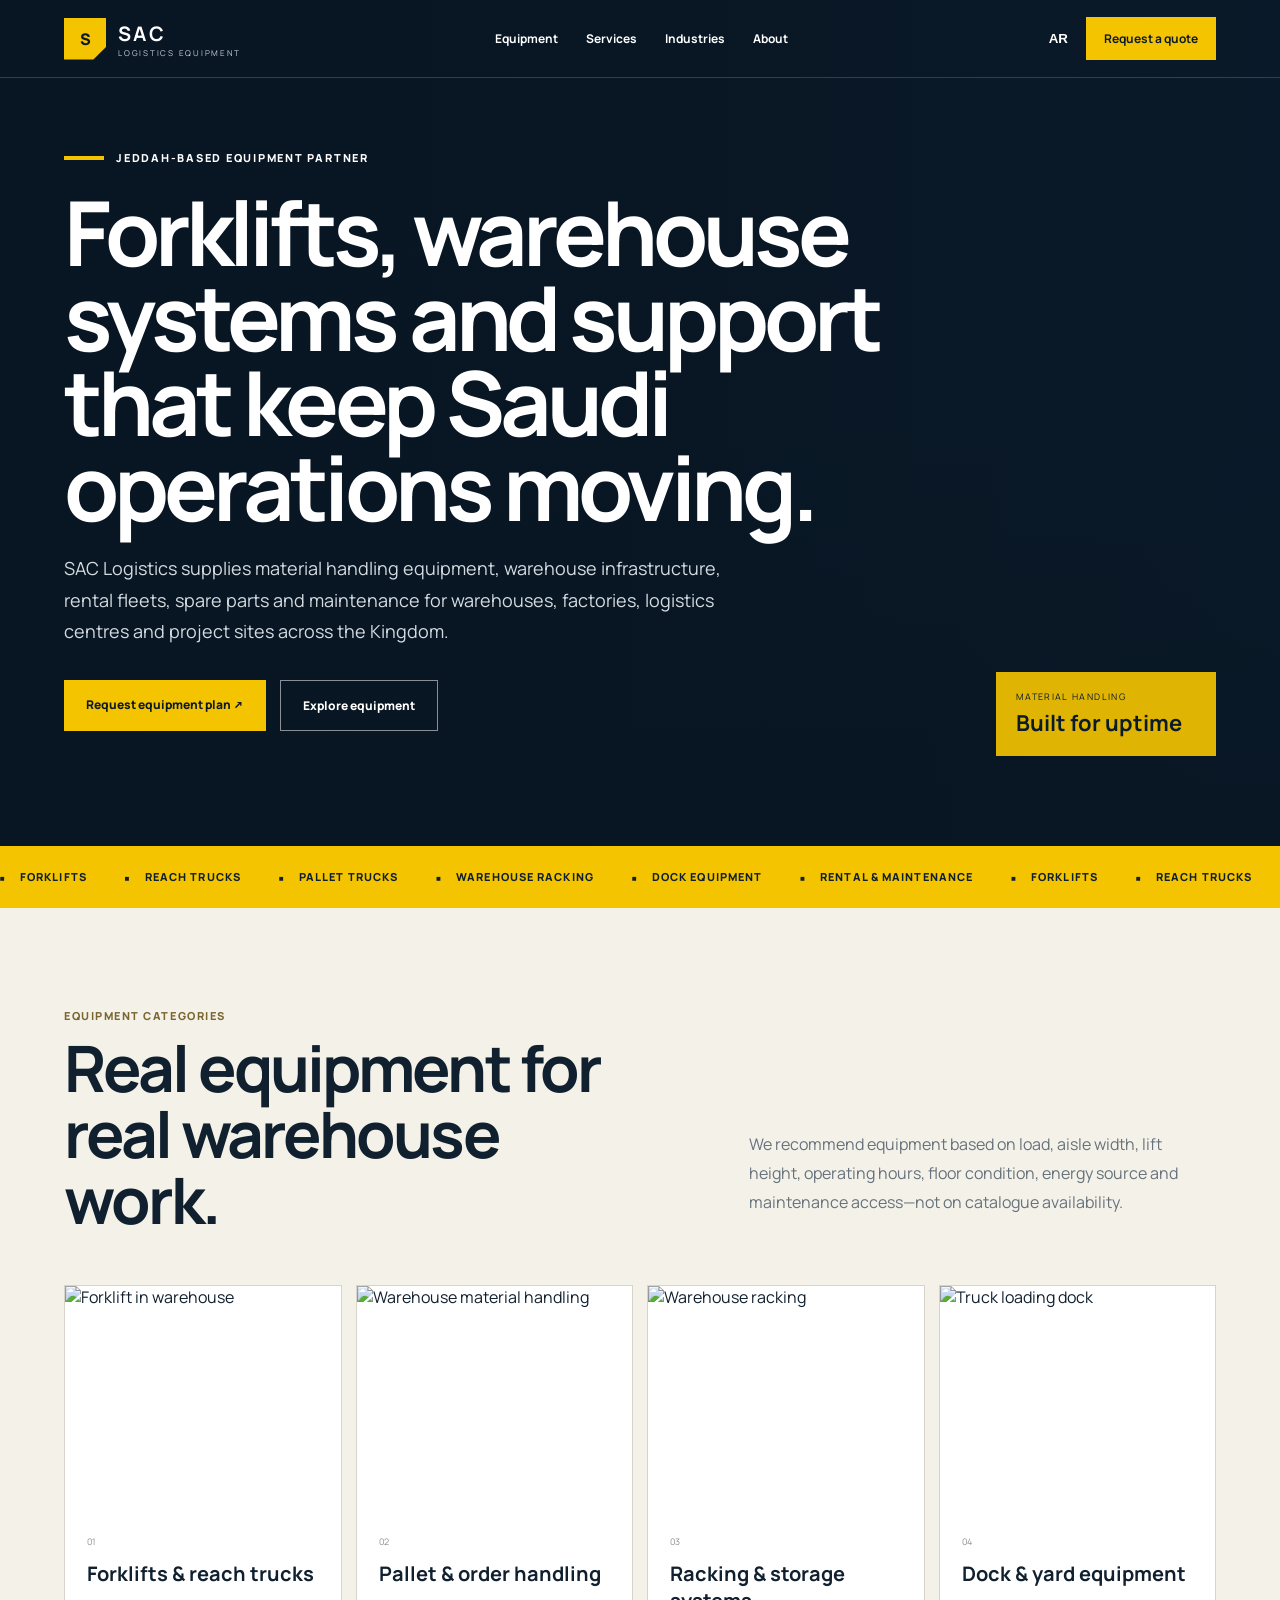
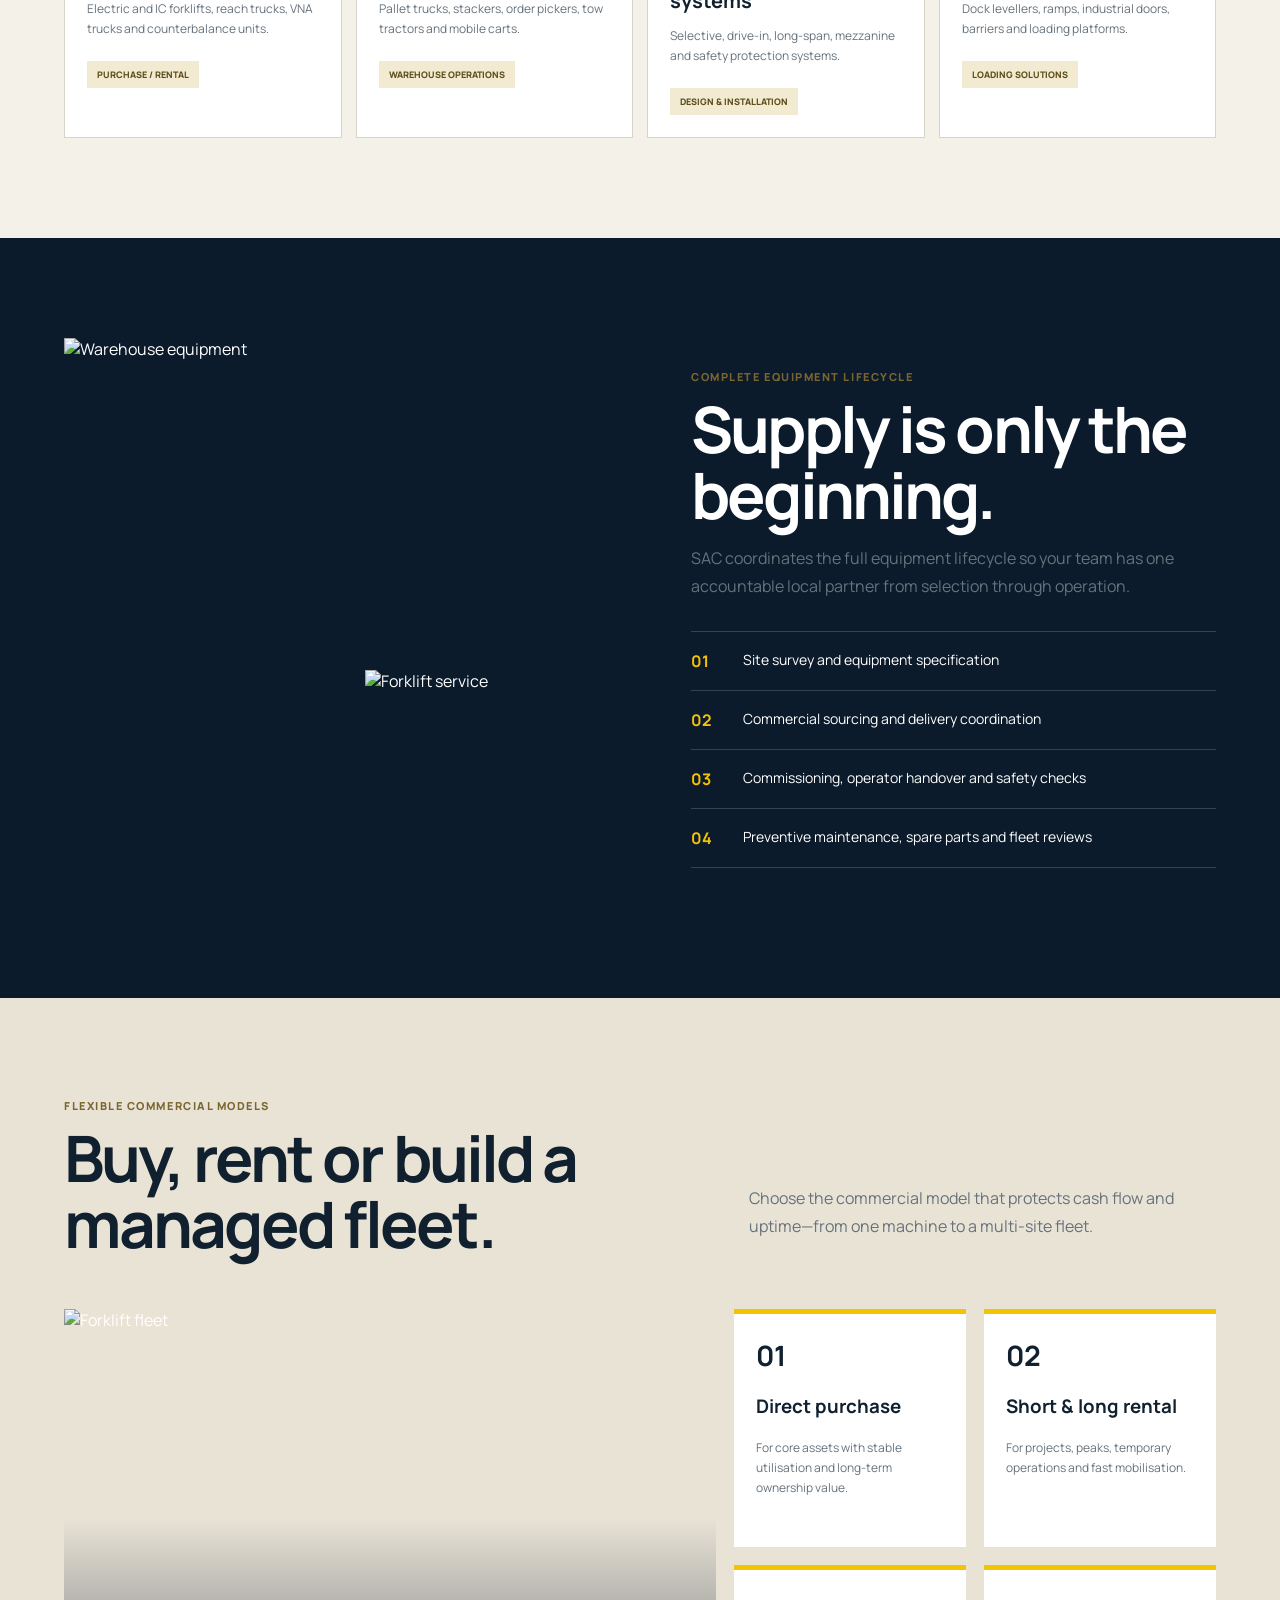
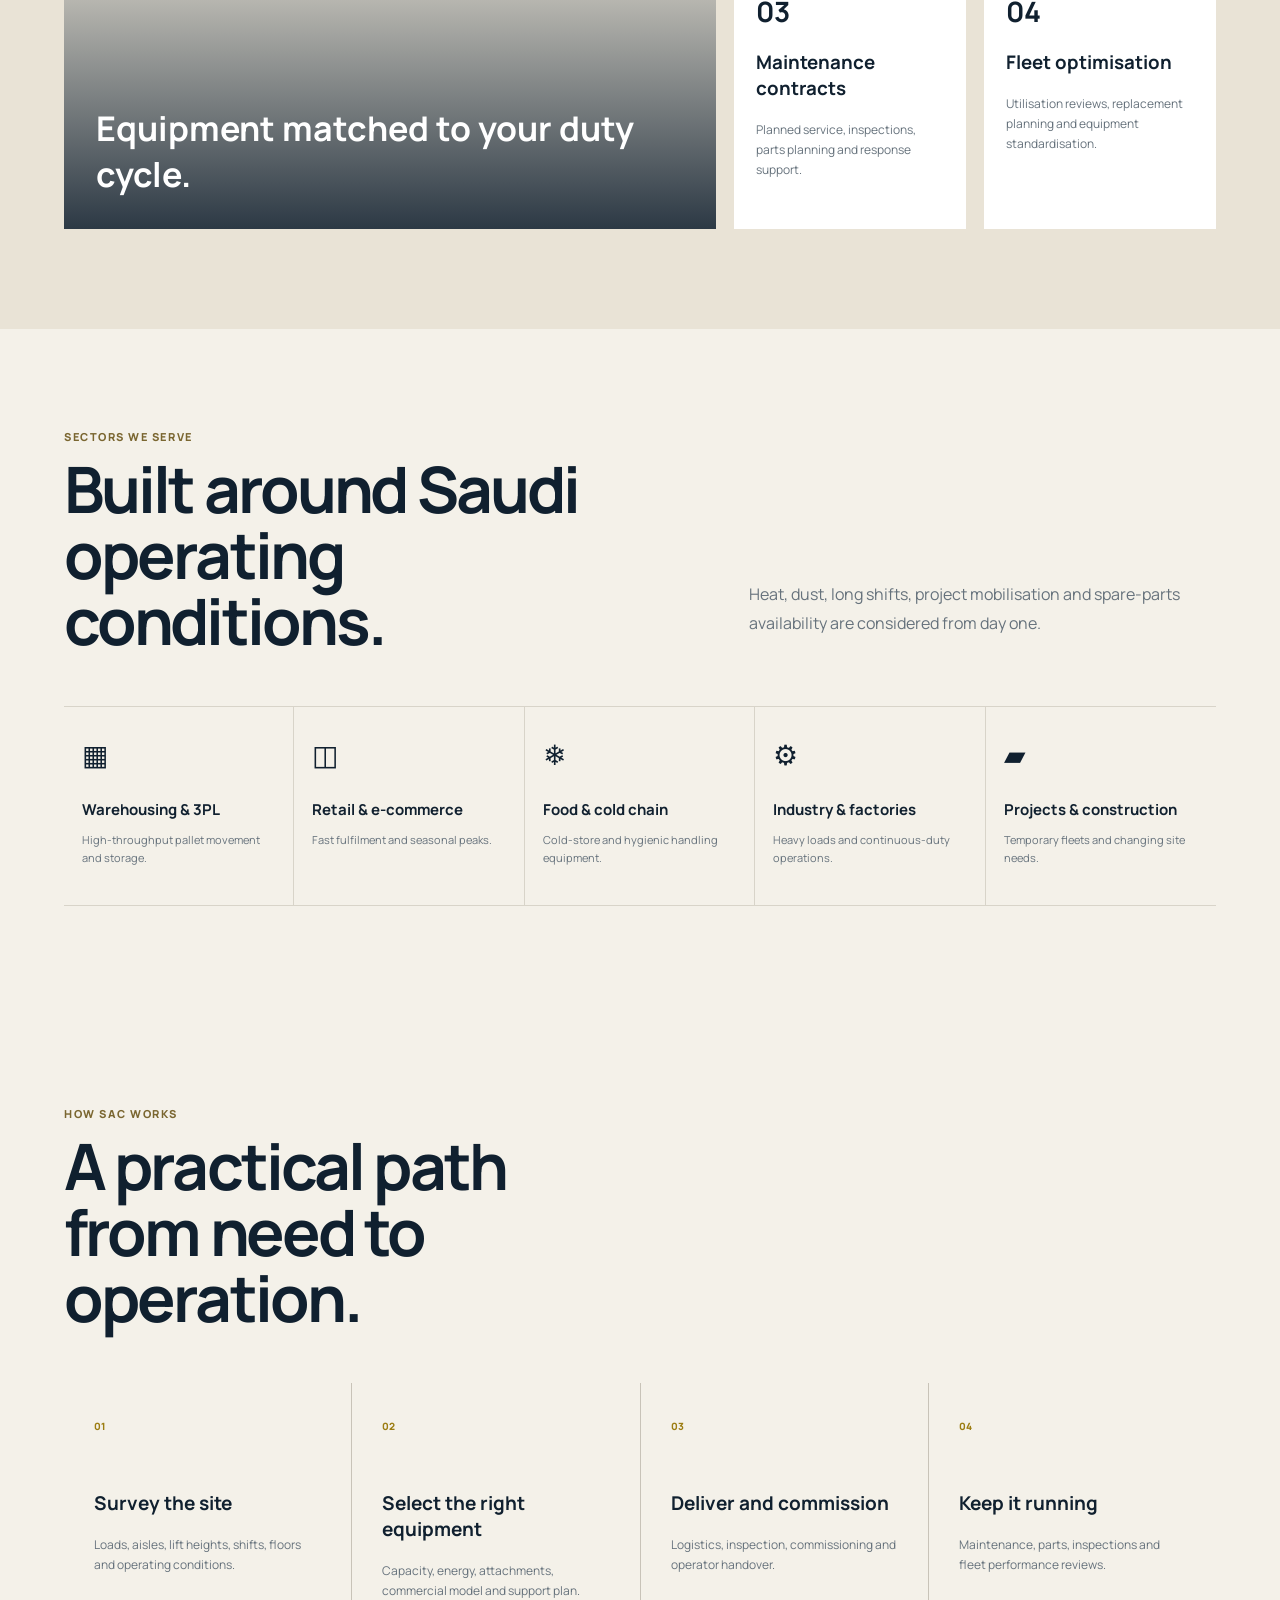
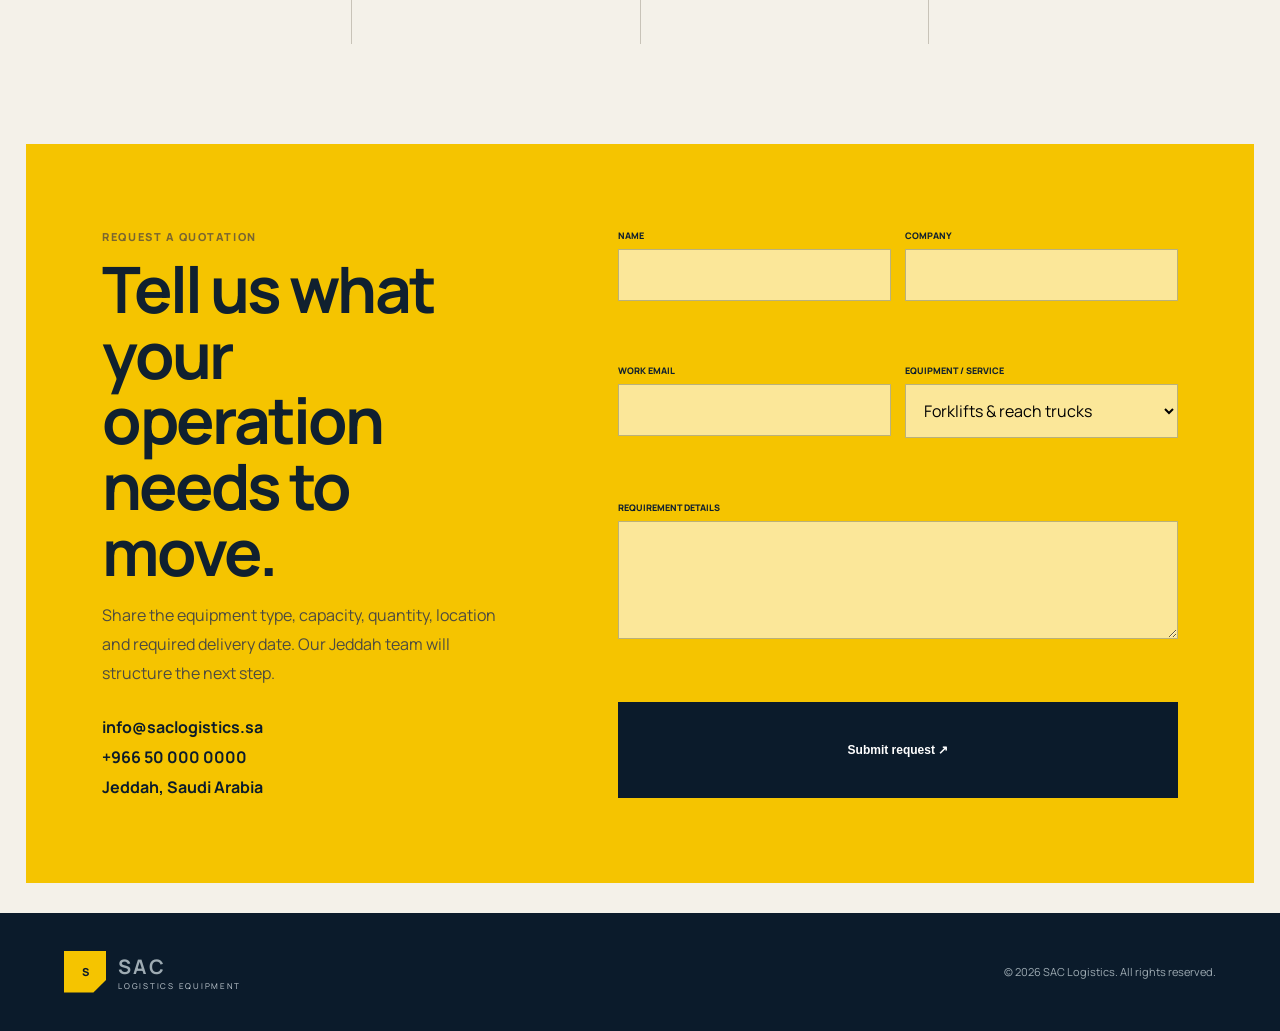
==== commit 5cc21faf: "Rebuild SAC as an industrial logistics equipment website" ====
--- a/index.html
+++ b/index.html
@@ -1 +1 @@
-<!doctype html><html lang="en" dir="ltr"><head><meta charset="utf-8"><meta name="viewport" content="width=device-width,initial-scale=1"><meta name="theme-color" content="#071a24"><meta name="description" content="SAC Logistics supplies logistics and material handling equipment across Saudi Arabia."><title>SAC Logistics | Saudi Arabia</title><link rel="preconnect" href="https://fonts.googleapis.com"><link rel="preconnect" href="https://fonts.gstatic.com" crossorigin><link href="https://fonts.googleapis.com/css2?family=IBM+Plex+Sans+Arabic:wght@400;500;600;700&family=Manrope:wght@400;600;700;800&display=swap" rel="stylesheet"><style>:root{--d:#071a24;--d2:#102e39;--l:#caff49;--m:#75e9ca;--p:#f5f7f2;--g:#64747a;--b:rgba(7,26,36,.14)}*{box-sizing:border-box}html{scroll-behavior:smooth}body{margin:0;background:var(--p);color:var(--d);font-family:Manrope,"IBM Plex Sans Arabic",sans-serif}body[dir=rtl]{font-family:"IBM Plex Sans Arabic",Manrope,sans-serif}.head{height:76px;position:fixed;inset:0 0 auto;z-index:20;display:flex;align-items:center;justify-content:space-between;padding:0 5vw;color:#fff;border-bottom:1px solid #ffffff22;transition:.3s}.head.s{background:#071a24ee;backdrop-filter:blur(16px);height:68px}.logo{display:flex;align-items:center;gap:10px;color:inherit;text-decoration:none}.mark{display:flex;gap:3px;align-items:end;transform:skew(-12deg)}.mark i{display:block;width:7px;background:var(--l);border-radius:2px}.mark i:nth-child(1){height:16px}.mark i:nth-child(2){height:25px}.mark i:nth-child(3){height:33px}.logo b{font-size:21px;letter-spacing:.12em}.logo small{display:block;font-size:7px;letter-spacing:.3em}.nav{display:flex;gap:26px}.nav a,.actions a{color:inherit;text-decoration:none;font-size:12px;font-weight:700}.actions{display:flex;align-items:center;gap:12px}.lang,.menu{background:none;border:0;color:#fff;font-weight:800;cursor:pointer}.menu{display:none;font-size:24px}.btn{display:inline-flex;align-items:center;justify-content:space-between;gap:24px;padding:15px 20px;border-radius:99px;text-decoration:none;font-weight:800;font-size:12px;border:0;cursor:pointer}.btn.light{background:#fff;color:var(--d)}.btn.lime{background:var(--l);color:var(--d)}.btn.dark{background:var(--d);color:#fff}.hero{min-height:790px;background:var(--d);color:#fff;padding:135px 6vw 105px;position:relative;overflow:hidden;display:grid;grid-template-columns:1.05fr .95fr;align-items:center;gap:7vw}.hero:before{content:"";position:absolute;inset:0;background-image:linear-gradient(#ffffff0c 1px,transparent 1px),linear-gradient(90deg,#ffffff0c 1px,transparent 1px);background-size:60px 60px;mask-image:linear-gradient(#000,transparent)}.hero:after{content:"";position:absolute;width:650px;height:650px;right:-100px;top:-100px;background:radial-gradient(circle,#75e9ca30,transparent 67%);border-radius:50%}.copy,.visual{position:relative;z-index:2}.eyebrow{display:flex;align-items:center;gap:11px;font-size:10px;letter-spacing:.16em;text-transform:uppercase}.eyebrow i{width:28px;height:1px;background:var(--l)}h1{font-size:clamp(54px,7vw,102px);line-height:.94;letter-spacing:-.065em;margin:26px 0}.hero p{max-width:610px;color:#afc0c3;line-height:1.75;font-size:17px}.heroBtns{display:flex;gap:24px;align-items:center;margin-top:34px}.heroBtns>a:last-child{color:#fff;text-decoration:none;font-size:12px;font-weight:700}.panel{background:#ffffff0c;border:1px solid #ffffff26;border-radius:28px;padding:16px;box-shadow:0 35px 100px #0006;transform:perspective(900px) rotateY(-4deg)}body[dir=rtl] .panel{transform:perspective(900px) rotateY(4deg)}.panelTop{display:flex;justify-content:space-between;padding:5px 5px 14px;color:#9db0b4;font-size:9px;letter-spacing:.12em}.panelTop b{color:var(--m)}.scene{height:350px;border-radius:18px;position:relative;overflow:hidden;background:linear-gradient(150deg,#173c49,#071a24)}.scene:before{content:"";position:absolute;inset:0;background-image:linear-gradient(#ffffff0d 1px,transparent 1px),linear-gradient(90deg,#ffffff0d 1px,transparent 1px);background-size:42px 42px;transform:perspective(400px) rotateX(58deg) scale(1.6);transform-origin:bottom;top:80px}.rack{position:absolute;top:55px;width:72px;height:190px;border:5px solid #4a7782}.rack:after{content:"";position:absolute;inset:55px 0 auto;height:5px;background:#4a7782;box-shadow:0 62px #4a7782}.r1{left:34px}.r2{right:34px}.fork{position:absolute;left:42%;bottom:62px;width:110px;height:90px}.fork .body{position:absolute;bottom:15px;left:26px;width:67px;height:42px;border-radius:10px 18px 7px 7px;background:var(--l)}.fork .body:before{content:"";position:absolute;left:17px;top:-37px;width:37px;height:39px;border:7px solid var(--l);border-bottom:0}.fork .mast{position:absolute;left:12px;height:78px;width:8px;background:#d9f6ee}.fork .mast:after{content:"";position:absolute;width:58px;height:6px;bottom:0;left:-40px;background:#d9f6ee}.fork i{position:absolute;bottom:4px;width:22px;height:22px;background:var(--d);border:5px solid #789095;border-radius:50%}.fork i:nth-last-child(2){left:27px}.fork i:last-child{right:10px}.pulse{position:absolute;width:8px;height:8px;border-radius:50%;background:var(--l);box-shadow:0 0 0 0 #caff4999;animation:p 2s infinite}.p1{left:22%;top:48%}.p2{right:24%;top:30%;animation-delay:.7s}.p3{right:18%;bottom:18%;animation-delay:1.2s}@keyframes p{70%{box-shadow:0 0 0 15px #caff4900}}.stats{display:grid;grid-template-columns:repeat(3,1fr);gap:8px;margin-top:10px}.stats div{background:#ffffff0a;padding:13px;border-radius:13px}.stats small,.stats span{font-size:8px;color:#8ea4a8;display:block}.stats strong{font-size:19px;display:block;margin:5px 0}.strip{position:absolute;bottom:0;left:0;right:0;background:var(--l);color:var(--d);padding:20px;display:flex;justify-content:center;gap:26px;font-size:10px;font-weight:800;letter-spacing:.08em}.section{padding:100px 6vw}.kicker{display:flex;align-items:center;gap:15px;margin-bottom:48px;font-size:11px;text-transform:uppercase;letter-spacing:.13em;font-weight:800}.kicker span{width:38px;height:38px;border:1px solid var(--b);border-radius:50%;display:grid;place-items:center;font-size:9px}.title{display:grid;grid-template-columns:1.35fr .65fr;gap:10vw;align-items:end;margin-bottom:55px}.title h2,.dark h2,.impact h2,.about h2,.contact h2{font-size:clamp(40px,5vw,72px);line-height:1.02;letter-spacing:-.05em;margin:0}.title p,.dark p,.impact p,.about p,.contact p{color:var(--g);line-height:1.8}.cards{display:grid;grid-template-columns:repeat(2,1fr);gap:16px}.card{min-height:385px;border:1px solid var(--b);border-radius:24px;padding:27px;background:#fff;position:relative;display:flex;flex-direction:column;justify-content:flex-end;overflow:hidden;transition:.3s}.card:hover{transform:translateY(-5px);box-shadow:0 18px 55px #071a2412}.card:first-child{background:#e8f4f0}.card .num{position:absolute;top:24px;font-size:10px;color:#78898e}.card .go{position:absolute;top:20px;right:24px;width:40px;height:40px;border-radius:50%;background:var(--d);color:#fff;display:grid;place-items:center;text-decoration:none}.art{position:absolute;right:7%;top:65px;width:45%;height:160px}.art.f:before{content:"";position:absolute;right:15px;bottom:20px;width:110px;height:64px;background:var(--l);border-radius:12px 20px 7px}.art.f:after{content:"";position:absolute;right:48px;bottom:78px;width:48px;height:55px;border:10px solid var(--d);border-bottom:0}.art.r{border-left:8px solid var(--d);border-right:8px solid var(--d);background:repeating-linear-gradient(0deg,transparent 0 45px,var(--d) 45px 52px)}.art.r:after{content:"";position:absolute;inset:18px;background:repeating-linear-gradient(90deg,var(--l) 0 55px,transparent 55px 75px);opacity:.65}.art.d:before{content:"";position:absolute;right:10px;inset-block:10px 20px;width:130px;background:repeating-linear-gradient(0deg,#173b48 0 9px,#071a24 9px 16px);border:12px solid var(--d)}.art.d:after{content:"";position:absolute;left:0;bottom:18px;width:150px;height:16px;background:var(--l);transform:rotate(-13deg)}.art.s:before{content:"";position:absolute;width:125px;height:125px;border:18px solid var(--d);border-radius:50%;right:10px;top:5px}.art.s:after{content:"";position:absolute;width:70px;height:16px;background:var(--l);left:10px;bottom:25px;transform:rotate(42deg);border-radius:12px}.card h3{font-size:24px;margin:0 0 12px}.card p{color:var(--g);font-size:13px;line-height:1.7;max-width:540px}.dark{background:var(--d);color:#fff}.dark .kicker span{border-color:#ffffff35}.darkGrid{display:grid;grid-template-columns:1fr 1fr;gap:10vw}.dark p{color:#9eb1b5}.inds{border-top:1px solid #ffffff26}.ind{width:100%;height:68px;border:0;border-bottom:1px solid #ffffff26;background:none;color:#fff;display:grid;grid-template-columns:40px 1fr 25px;align-items:center;text-align:left;cursor:pointer}.ind b{font-size:15px}.ind.active b{color:var(--l)}.ind span{font-size:9px;color:#71858a}.info{margin-top:55px;border:1px solid #ffffff26;border-radius:22px;display:grid;grid-template-columns:repeat(3,1fr);overflow:hidden}.info div{padding:27px;border-right:1px solid #ffffff20}.info small{display:block;color:#779095;font-size:8px;letter-spacing:.12em;margin-bottom:15px}.info strong{font-size:14px;line-height:1.5}.steps{display:grid;grid-template-columns:repeat(4,1fr);border-block:1px solid var(--b)}.step{padding:30px 24px;min-height:275px;border-right:1px solid var(--b)}.step:last-child{border:0}.step>span{font-size:9px;color:#7b8b90}.step i{display:block;font-style:normal;font-size:38px;margin:35px 0}.step h3{font-size:18px}.step p{color:var(--g);font-size:12px;line-height:1.7}.impact{margin:18px 2vw;background:var(--l);border-radius:30px;padding:90px 7vw;display:grid;grid-template-columns:1.1fr .9fr;gap:9vw;align-items:end}.impact p{color:#34453b}.metrics{display:grid;grid-template-columns:repeat(3,1fr);border-top:1px solid #071a2455}.metrics div{padding:22px 10px 0;border-right:1px solid #071a2444}.metrics strong{display:block;font-size:33px}.metrics span{font-size:10px}.aboutGrid{display:grid;grid-template-columns:1fr 1fr;gap:10vw}.values{display:grid;grid-template-columns:1fr 1fr;gap:9px;margin-top:28px}.values span{border:1px solid var(--b);border-radius:11px;padding:14px;font-size:11px;font-weight:700}.contact{margin:0 2vw 20px;background:var(--d);color:#fff;border-radius:30px;padding:90px 7vw;display:grid;grid-template-columns:.8fr 1.2fr;gap:9vw}.contact p{color:#9eb1b5}.details{display:flex;flex-direction:column;gap:10px;margin-top:25px}.details a,.details span{color:#fff;text-decoration:none;font-size:12px}.form{display:grid;grid-template-columns:1fr 1fr;gap:16px}.form label{display:flex;flex-direction:column;gap:8px}.form label span{font-size:9px;color:#9fb1b5;text-transform:uppercase}.form input,.form select,.form textarea{background:#ffffff0c;border:1px solid #ffffff2d;color:#fff;border-radius:11px;padding:14px;font:inherit;outline:none}.form option{color:var(--d)}.full{grid-column:1/-1}footer{padding:38px 6vw;display:flex;justify-content:space-between;align-items:center;border-top:1px solid var(--b);font-size:11px;color:var(--g)}.mobile{position:fixed;inset:0;z-index:50;background:var(--d);display:flex;flex-direction:column;align-items:center;justify-content:center;gap:25px;transform:translateY(-100%);transition:.3s}.mobile.open{transform:none}.mobile a{color:#fff;text-decoration:none;font-size:27px;font-weight:700}.mobile button{position:absolute;right:25px;top:20px;background:none;border:0;color:#fff;font-size:40px}.reveal{opacity:0;transform:translateY(20px);transition:.7s}.reveal.on{opacity:1;transform:none}body[dir=rtl] .ind{text-align:right}body[dir=rtl] .card .go{right:auto;left:24px}body[dir=rtl] .art{right:auto;left:7%}@media(max-width:980px){.nav{display:none}.menu{display:block}.hero,.title,.darkGrid,.impact,.aboutGrid,.contact{grid-template-columns:1fr}.visual{margin-top:30px}.steps{grid-template-columns:1fr 1fr}.info{grid-template-columns:1fr}.info div{border-right:0;border-bottom:1px solid #ffffff20}}@media(max-width:650px){.head{padding:0 20px}.actions .light{display:none}.hero{padding:115px 20px 95px}.hero h1{font-size:51px}.heroBtns{align-items:flex-start;flex-direction:column}.panel{transform:none!important}.scene{height:265px}.stats{grid-template-columns:1fr}.strip{font-size:8px;gap:10px;flex-wrap:wrap}.section{padding:75px 20px}.title h2,.dark h2,.impact h2,.about h2,.contact h2{font-size:40px}.cards{grid-template-columns:1fr}.art{width:60%}.steps{grid-template-columns:1fr}.step{border-right:0;border-bottom:1px solid var(--b)}.impact,.contact{margin:10px;padding:65px 23px;border-radius:23px}.metrics{grid-template-columns:1fr}.metrics div{border-right:0;border-bottom:1px solid #071a2444;padding-bottom:15px}.values,.form{grid-template-columns:1fr}.form>*{grid-column:1!important}footer{flex-direction:column;gap:18px;text-align:center}}.strip{overflow:hidden;display:block;padding:0}.strip-track{display:flex;width:max-content;will-change:transform;animation:sacTicker 22s linear infinite}.strip-group{display:flex;align-items:center;gap:26px;white-space:nowrap;padding:20px 13px;color:var(--d)}@keyframes sacTicker{to{transform:translateX(-50%)}}body[dir=rtl] .strip-track{animation-name:sacTickerRtl}@keyframes sacTickerRtl{to{transform:translateX(50%)}}@media(max-width:650px){.strip{font-size:8px}.strip-group{gap:16px;padding:18px 8px}}@media(prefers-reduced-motion:reduce){.strip-track{animation:none}}</style></head><body><header class="head"><a class="logo" href="#top"><span class="mark"><i></i><i></i><i></i></span><span><b>SAC</b><small>LOGISTICS</small></span></a><nav class="nav"><a href="#solutions" data-t="nav1">Solutions</a><a href="#industries" data-t="nav2">Industries</a><a href="#process" data-t="nav3">How it works</a><a href="#about" data-t="nav4">About</a></nav><div class="actions"><button class="lang" id="lang">AR</button><a class="btn light" href="#contact" data-t="quote">Request a quote</a><button class="menu" id="open">☰</button></div></header><main id="top"><section class="hero"><div class="copy reveal"><div class="eyebrow"><i></i><b data-t="eye">Jeddah-based. Kingdom-wide.</b></div><h1 data-t="hero">The equipment behind faster logistics.</h1><p data-t="heroP">SAC Logistics supplies, deploys and supports material-handling and warehouse equipment for Saudi businesses that cannot afford downtime.</p><div class="heroBtns"><a class="btn lime" href="#contact"><span data-t="plan">Build your equipment plan</span><b>↗</b></a><a href="#solutions" data-t="explore">Explore solutions ↓</a></div></div><div class="visual reveal"><div class="panel"><div class="panelTop"><span data-t="live">LIVE OPERATIONS VIEW</span><b>● <span data-t="active">ACTIVE</span></b></div><div class="scene"><div class="rack r1"></div><div class="rack r2"></div><div class="fork"><span class="mast"></span><span class="body"></span><i></i><i></i></div><span class="pulse p1"></span><span class="pulse p2"></span><span class="pulse p3"></span></div><div class="stats"><div><small data-t="coverage">Coverage</small><strong>13</strong><span data-t="regions">regions</span></div><div><small data-t="response">Response</small><strong>&lt;4h</strong><span data-t="support">support desk</span></div><div><small data-t="model">Service model</small><strong>360°</strong><span data-t="life">lifecycle</span></div></div></div></div><div class="strip"><span data-t="s1">Equipment sourcing</span>•<span data-t="s2">Fleet deployment</span>•<span data-t="s3">Warehouse enablement</span>•<span data-t="s4">After-sales support</span></div></section><section class="section" id="solutions"><div class="kicker reveal"><span>01</span><b data-t="provide">What we provide</b></div><div class="title reveal"><h2 data-t="solTitle">One partner for every movement inside your operation.</h2><p data-t="solLead">From the loading dock to the last warehouse aisle, we combine equipment selection, supply, deployment and support into one accountable service.</p></div><div class="cards"><article class="card reveal"><span class="num">01</span><a class="go" href="#contact">↗</a><div class="art f"></div><h3 data-t="c1">Material handling equipment</h3><p data-t="c1p">Forklifts, reach trucks, pallet trucks, stackers, order pickers and tow tractors matched to your site.</p></article><article class="card reveal"><span class="num">02</span><a class="go" href="#contact">↗</a><div class="art r"></div><h3 data-t="c2">Warehouse systems</h3><p data-t="c2p">Racking, shelving, mezzanines, dock equipment, safety barriers and space optimisation.</p></article><article class="card reveal"><span class="num">03</span><a class="go" href="#contact">↗</a><div class="art d"></div><h3 data-t="c3">Loading & mobility</h3><p data-t="c3p">Dock levellers, ramps, industrial doors, platforms, carts and yard movement solutions.</p></article><article class="card reveal"><span class="num">04</span><a class="go" href="#contact">↗</a><div class="art s"></div><h3 data-t="c4">Rental & lifecycle support</h3><p data-t="c4p">Flexible rental, preventive maintenance, spare parts, inspections and technical support.</p></article></div></section><section class="dark section" id="industries"><div class="kicker reveal"><span>02</span><b data-t="built">Built for Saudi operations</b></div><div class="darkGrid"><div class="reveal"><h2 data-t="indTitle">Equipment decisions shaped by the realities of your site.</h2><p data-t="indP">Heat, dust, throughput, aisle width, floor condition and maintenance access all matter. We specify around the operation, not a catalogue.</p></div><div class="inds reveal"><button class="ind active" data-k="warehouse"><span>01</span><b data-t="i1">Warehousing & 3PL</b><i>+</i></button><button class="ind" data-k="retail"><span>02</span><b data-t="i2">Retail & e-commerce</b><i>+</i></button><button class="ind" data-k="food"><span>03</span><b data-t="i3">Food & cold chain</b><i>+</i></button><button class="ind" data-k="industry"><span>04</span><b data-t="i4">Industrial & manufacturing</b><i>+</i></button><button class="ind" data-k="project"><span>05</span><b data-t="i5">Construction & projects</b><i>+</i></button></div></div><div class="info reveal"><div><small data-t="need">TYPICAL NEED</small><strong id="need">High-throughput pallet movement</strong></div><div><small data-t="mix">RECOMMENDED MIX</small><strong id="mix">Reach trucks + pallet trucks + selective racking</strong></div><div><small data-t="adv">SAC ADVANTAGE</small><strong id="adv">Site-fit specification and lifecycle support</strong></div></div></section><section class="section" id="process"><div class="kicker reveal"><span>03</span><b data-t="how">How we work</b></div><div class="title reveal"><h2 data-t="procTitle">From requirement to reliable operation.</h2></div><div class="steps"><article class="step reveal"><span>01</span><i>⌖</i><h3 data-t="st1">Understand the operation</h3><p data-t="st1p">We map loads, shifts, routes, storage and service expectations.</p></article><article class="step reveal"><span>02</span><i>◇</i><h3 data-t="st2">Engineer the right mix</h3><p data-t="st2p">We compare types, capacities, energy options and commercial models.</p></article><article class="step reveal"><span>03</span><i>⇢</i><h3 data-t="st3">Supply & deploy</h3><p data-t="st3p">We coordinate procurement, delivery, commissioning and handover.</p></article><article class="step reveal"><span>04</span><i>↻</i><h3 data-t="st4">Support the lifecycle</h3><p data-t="st4p">We stay accountable through maintenance, parts and fleet reviews.</p></article></div></section><section class="impact"><div class="reveal"><div class="eyebrow"><i></i><b data-t="value">COMMERCIAL VALUE, NOT JUST EQUIPMENT</b></div><h2 data-t="impTitle">Reduce idle assets. Protect uptime. Move more.</h2><p data-t="impP">SAC evaluates utilisation, energy, maintenance, operator efficiency and residual value before recommending purchase or rental.</p><a class="btn dark" href="#contact" data-t="talk">Talk to a specialist ↗</a></div><div class="metrics reveal"><div><strong>24/7</strong><span data-t="m1">operations-ready thinking</span></div><div><strong>13</strong><span data-t="m2">Saudi regions served</span></div><div><strong>1</strong><span data-t="m3">accountable partner</span></div></div></section><section class="section about" id="about"><div class="kicker reveal"><span>04</span><b data-t="aboutK">About SAC Logistics</b></div><div class="aboutGrid"><h2 class="reveal" data-t="aboutT">Local response. International equipment standards.</h2><div class="reveal"><p data-t="aboutP">Headquartered in Jeddah, SAC Logistics helps organisations across Saudi Arabia build safer, faster and more resilient material flows. We are independent in specification, disciplined in sourcing and present after delivery.</p><div class="values"><span data-t="v1">Fit-for-purpose</span><span data-t="v2">Commercial clarity</span><span data-t="v3">Fast response</span><span data-t="v4">Long-term support</span></div></div></div></section><section class="contact" id="contact"><div class="reveal"><div class="eyebrow"><i></i><b data-t="start">START A PROJECT</b></div><h2 data-t="contactT">Tell us what needs to move.</h2><p data-t="contactP">Share your site, equipment, quantity or operational challenge. Our Jeddah team will structure the next step.</p><div class="details"><a href="mailto:info@saclogistics.sa">info@saclogistics.sa</a><a href="tel:+966500000000">+966 50 000 0000</a><span data-t="jeddah">Jeddah, Saudi Arabia</span></div></div><form class="form reveal" id="form"><label><span data-t="name">Name</span><input required name="name" placeholder="Your name"></label><label><span data-t="company">Company</span><input required name="company" placeholder="Company name"></label><label><span data-t="email">Work email</span><input required type="email" name="email" placeholder="name@company.com"></label><label><span data-t="service">Required service</span><select name="service"><option data-t="o1">Handling equipment</option><option data-t="o2">Warehouse systems</option><option data-t="o3">Rental equipment</option><option data-t="o4">Maintenance & spare parts</option></select></label><label class="full"><span data-t="details">Project details</span><textarea name="details" rows="4"></textarea></label><button class="btn lime full" type="submit" data-t="submit">Submit request ↗</button></form></section></main><footer><a class="logo" href="#top"><span class="mark"><i></i><i></i><i></i></span><span><b>SAC</b><small>LOGISTICS</small></span></a><span>© 2026 SAC Logistics. <span data-t="rights">All rights reserved.</span></span></footer><div class="mobile" id="mobile"><button id="close">×</button><a href="#solutions" data-t="nav1">Solutions</a><a href="#industries" data-t="nav2">Industries</a><a href="#process" data-t="nav3">How it works</a><a href="#about" data-t="nav4">About</a><a href="#contact" data-t="quote">Request a quote</a></div><script>const T={en:{nav1:'Solutions',nav2:'Industries',nav3:'How it works',nav4:'About',quote:'Request a quote',eye:'Jeddah-based. Kingdom-wide.',hero:'The equipment behind faster logistics.',heroP:'SAC Logistics supplies, deploys and supports material-handling and warehouse equipment for Saudi businesses that cannot afford downtime.',plan:'Build your equipment plan',explore:'Explore solutions ↓',live:'LIVE OPERATIONS VIEW',active:'ACTIVE',coverage:'Coverage',regions:'regions',response:'Response',support:'support desk',model:'Service model',life:'lifecycle',s1:'Equipment sourcing',s2:'Fleet deployment',s3:'Warehouse enablement',s4:'After-sales support',provide:'What we provide',solTitle:'One partner for every movement inside your operation.',solLead:'From the loading dock to the last warehouse aisle, we combine equipment selection, supply, deployment and support into one accountable service.',c1:'Material handling equipment',c1p:'Forklifts, reach trucks, pallet trucks, stackers, order pickers and tow tractors matched to your site.',c2:'Warehouse systems',c2p:'Racking, shelving, mezzanines, dock equipment, safety barriers and space optimisation.',c3:'Loading & mobility',c3p:'Dock levellers, ramps, industrial doors, platforms, carts and yard movement solutions.',c4:'Rental & lifecycle support',c4p:'Flexible rental, preventive maintenance, spare parts, inspections and technical support.',built:'Built for Saudi operations',indTitle:'Equipment decisions shaped by the realities of your site.',indP:'Heat, dust, throughput, aisle width, floor condition and maintenance access all matter. We specify around the operation, not a catalogue.',i1:'Warehousing & 3PL',i2:'Retail & e-commerce',i3:'Food & cold chain',i4:'Industrial & manufacturing',i5:'Construction & projects',need:'TYPICAL NEED',mix:'RECOMMENDED MIX',adv:'SAC ADVANTAGE',how:'How we work',procTitle:'From requirement to reliable operation.',st1:'Understand the operation',st1p:'We map loads, shifts, routes, storage and service expectations.',st2:'Engineer the right mix',st2p:'We compare types, capacities, energy options and commercial models.',st3:'Supply & deploy',st3p:'We coordinate procurement, delivery, commissioning and handover.',st4:'Support the lifecycle',st4p:'We stay accountable through maintenance, parts and fleet reviews.',value:'COMMERCIAL VALUE, NOT JUST EQUIPMENT',impTitle:'Reduce idle assets. Protect uptime. Move more.',impP:'SAC evaluates utilisation, energy, maintenance, operator efficiency and residual value before recommending purchase or rental.',talk:'Talk to a specialist ↗',m1:'operations-ready thinking',m2:'Saudi regions served',m3:'accountable partner',aboutK:'About SAC Logistics',aboutT:'Local response. International equipment standards.',aboutP:'Headquartered in Jeddah, SAC Logistics helps organisations across Saudi Arabia build safer, faster and more resilient material flows. We are independent in specification, disciplined in sourcing and present after delivery.',v1:'Fit-for-purpose',v2:'Commercial clarity',v3:'Fast response',v4:'Long-term support',start:'START A PROJECT',contactT:'Tell us what needs to move.',contactP:'Share your site, equipment, quantity or operational challenge. Our Jeddah team will structure the next step.',jeddah:'Jeddah, Saudi Arabia',name:'Name',company:'Company',email:'Work email',service:'Required service',o1:'Handling equipment',o2:'Warehouse systems',o3:'Rental equipment',o4:'Maintenance & spare parts',details:'Project details',submit:'Submit request ↗',rights:'All rights reserved.'},ar:{nav1:'الحلول',nav2:'القطاعات',nav3:'آلية العمل',nav4:'من نحن',quote:'اطلب عرض سعر',eye:'من جدة إلى جميع مناطق المملكة',hero:'المعدات التي تجعل عملياتك اللوجستية أسرع.',heroP:'توفر SAC Logistics معدات المناولة والتخزين وتشرف على توريدها وتشغيلها ودعمها للشركات السعودية التي لا تحتمل توقف العمليات.',plan:'ابنِ خطة معداتك',explore:'استكشف الحلول ↓',live:'نظرة مباشرة على التشغيل',active:'نشط',coverage:'التغطية',regions:'منطقة',response:'الاستجابة',support:'مكتب الدعم',model:'نموذج الخدمة',life:'دورة حياة كاملة',s1:'تأمين المعدات',s2:'تشغيل الأسطول',s3:'تجهيز المستودعات',s4:'دعم ما بعد البيع',provide:'ماذا نوفر',solTitle:'شريك واحد لكل حركة داخل منشأتك.',solLead:'من رصيف التحميل حتى آخر ممر في المستودع، نوحد اختيار المعدات وتوريدها وتشغيلها ودعمها ضمن مسؤولية واضحة واحدة.',c1:'معدات المناولة',c1p:'رافعات شوكية وريتـش تراك وعربات طبالي وستاكر ومعدات تجهيز الطلبات حسب ظروف موقعك.',c2:'أنظمة المستودعات',c2p:'أرفف تخزين وميزانين وتجهيزات الأرصفة وحواجز السلامة وحلول تحسين المساحات.',c3:'التحميل والحركة',c3p:'منصات تحميل ورامبات وأبواب صناعية وعربات وحلول حركة الساحات.',c4:'التأجير ودعم دورة الحياة',c4p:'تأجير مرن وصيانة وقائية وقطع غيار وفحوصات ودعم فني.',built:'مصمم للعمليات السعودية',indTitle:'قرار المعدات يبدأ من واقع موقعك.',indP:'الحرارة والغبار ومعدل التشغيل وعرض الممرات وحالة الأرضيات وسهولة الصيانة كلها عوامل أساسية. نصمم الحل حول التشغيل لا حول الكتالوج.',i1:'المستودعات والخدمات اللوجستية',i2:'التجزئة والتجارة الإلكترونية',i3:'الأغذية وسلاسل التبريد',i4:'الصناعة والتصنيع',i5:'المقاولات والمشاريع',need:'الاحتياج المعتاد',mix:'التجهيز المقترح',adv:'ميزة SAC',how:'كيف نعمل',procTitle:'من الاحتياج إلى تشغيل موثوق.',st1:'نفهم العملية',st1p:'نحلل الأحمال والورديات والمسارات والتخزين ومستوى الخدمة.',st2:'نصمم التجهيز المناسب',st2p:'نقارن الأنواع والسعات والطاقة والنماذج التجارية.',st3:'نورّد ونشغّل',st3p:'ننسق الشراء والتسليم والتشغيل والتسليم النهائي.',st4:'ندعم دورة الحياة',st4p:'نستمر في الصيانة وقطع الغيار ومراجعات الأسطول.',value:'قيمة تجارية، وليست مجرد معدات',impTitle:'قلّل الأصول الخاملة. احمِ وقت التشغيل. حرّك أكثر.',impP:'تقيّم SAC الاستخدام والطاقة والصيانة وكفاءة المشغل والقيمة المتبقية قبل اقتراح الشراء أو التأجير.',talk:'تحدث مع مختص ↗',m1:'تفكير جاهز للتشغيل',m2:'منطقة سعودية نخدمها',m3:'شريك مسؤول واحد',aboutK:'عن SAC Logistics',aboutT:'استجابة محلية بمعايير معدات عالمية.',aboutP:'من مقرنا في جدة، نساعد المنشآت في مختلف مناطق المملكة على بناء حركة مواد أكثر أماناً وسرعة ومرونة. نحن مستقلون في التوصية ومنضبطون في التوريد وموجودون بعد التسليم.',v1:'حل مناسب للغرض',v2:'وضوح تجاري',v3:'استجابة سريعة',v4:'دعم طويل الأجل',start:'ابدأ مشروعك',contactT:'أخبرنا ما الذي يجب تحريكه.',contactP:'شاركنا الموقع والمعدات والكميات أو التحدي التشغيلي، وسيقوم فريقنا في جدة بترتيب الخطوة التالية.',jeddah:'جدة، المملكة العربية السعودية',name:'الاسم',company:'الشركة',email:'البريد المهني',service:'الخدمة المطلوبة',o1:'معدات مناولة',o2:'أنظمة مستودعات',o3:'تأجير معدات',o4:'صيانة وقطع غيار',details:'تفاصيل المشروع',submit:'إرسال الطلب ↗',rights:'جميع الحقوق محفوظة.'}};const D={en:{warehouse:['High-throughput pallet movement','Reach trucks + pallet trucks + selective racking','Site-fit specification and lifecycle support'],retail:['Fast fulfilment and seasonal peaks','Order pickers + carts + modular shelving','Scalable rental and rapid deployment'],food:['Hygienic cold-space movement','Cold-store trucks + stainless equipment','Environment-specific selection'],industry:['Heavy loads and hard duty cycles','IC forklifts + tow tractors + barriers','Durability-led parts planning'],project:['Flexible changing-site handling','Rough-terrain forklifts + mobile ramps','Project supply and fast support']},ar:{warehouse:['حركة طبالي كثيفة وسريعة','ريتـش تراك + عربات طبالي + أرفف انتقائية','تجهيز مناسب للموقع ودعم كامل'],retail:['تجهيز سريع ومواسم ذروة','معدات تجهيز طلبات + عربات + رفوف مرنة','توسع سريع وتأجير مرن'],food:['حركة صحية ضمن بيئات مبردة','معدات تبريد + تجهيزات ستانلس','اختيار مناسب لبيئة التشغيل'],industry:['أحمال ثقيلة ودورات قاسية','رافعات احتراق + جرارات سحب + حواجز','اختيار قائم على التحمل'],project:['مناولة مرنة في مواقع متغيرة','رافعات طرق وعرة + رامبات متحركة','توريد حسب المشروع ودعم سريع']}};let L=localStorage.sacLang||'en';function apply(){document.documentElement.lang=L;document.documentElement.dir=L==='ar'?'rtl':'ltr';document.body.dir=document.documentElement.dir;document.querySelectorAll('[data-t]').forEach(e=>{let k=e.dataset.t;if(T[L][k])e.textContent=T[L][k]});document.querySelector('#lang').textContent=L==='en'?'AR':'EN';let a=document.querySelector('.ind.active');upd(a.dataset.k)}function upd(k){let x=D[L][k];need.textContent=x[0];mix.textContent=x[1];adv.textContent=x[2]}lang.onclick=()=>{L=L==='en'?'ar':'en';localStorage.sacLang=L;apply()};document.querySelectorAll('.ind').forEach(b=>b.onclick=()=>{document.querySelectorAll('.ind').forEach(x=>x.classList.remove('active'));b.classList.add('active');upd(b.dataset.k)});const ob=new IntersectionObserver(es=>es.forEach(e=>e.isIntersecting&&e.target.classList.add('on')),{threshold:.1});document.querySelectorAll('.reveal').forEach(e=>ob.observe(e));onscroll=()=>document.querySelector('.head').classList.toggle('s',scrollY>25);open.onclick=()=>mobile.classList.add('open');close.onclick=()=>mobile.classList.remove('open');document.querySelectorAll('.mobile a').forEach(a=>a.onclick=()=>mobile.classList.remove('open'));form.onsubmit=e=>{e.preventDefault();let f=new FormData(form),sub=encodeURIComponent('SAC Logistics enquiry - '+f.get('company')),body=encodeURIComponent('Name: '+f.get('name')+'\nCompany: '+f.get('company')+'\nEmail: '+f.get('email')+'\nService: '+f.get('service')+'\n\n'+f.get('details'));location.href='mailto:info@saclogistics.sa?subject='+sub+'&body='+body};apply();</script><script>(()=>{const s=document.querySelector('.strip');if(!s||s.querySelector('.strip-track'))return;const h=s.innerHTML;const t=document.createElement('div');t.className='strip-track';t.innerHTML='<div class="strip-group">'+h+'</div><div class="strip-group" aria-hidden="true">'+h+'</div>';s.innerHTML='';s.appendChild(t)})();</script></body></html>+<!doctype html><html lang="en" dir="ltr"><head><meta charset="utf-8"><meta name="viewport" content="width=device-width,initial-scale=1"><meta name="theme-color" content="#0b1b2b"><meta name="description" content="SAC Logistics supplies forklifts, warehouse systems and material handling equipment across Saudi Arabia."><title>SAC Logistics | Material Handling & Warehouse Equipment</title><link rel="preconnect" href="https://fonts.googleapis.com"><link rel="preconnect" href="https://fonts.gstatic.com" crossorigin><link href="https://fonts.googleapis.com/css2?family=IBM+Plex+Sans+Arabic:wght@400;500;600;700&family=Manrope:wght@400;600;700;800&display=swap" rel="stylesheet"><link rel="stylesheet" href="style.css"></head><body><header class="top"><a class="brand" href="#top"><span class="brandMark">S</span><span><b>SAC</b><small>LOGISTICS EQUIPMENT</small></span></a><nav class="nav"><a href="#equipment" data-t="nav1">Equipment</a><a href="#services" data-t="nav2">Services</a><a href="#industries" data-t="nav3">Industries</a><a href="#about" data-t="nav4">About</a></nav><div class="actions"><button class="lang" id="lang">AR</button><a class="ctaTop" href="#contact" data-t="quote">Request a quote</a><button class="menu" id="open">☰</button></div></header><main id="top"><section class="hero"><video class="heroMedia" autoplay muted loop playsinline poster="https://images.pexels.com/photos/4483610/pexels-photo-4483610.jpeg?auto=compress&cs=tinysrgb&w=2000"><source src="https://videos.pexels.com/video-files/6194507/6194507-hd_1920_1080_25fps.mp4" type="video/mp4"></video><div class="heroContent"><div class="eyebrow" data-t="eye">Jeddah-based equipment partner</div><h1 data-t="hero">Forklifts, warehouse systems and support that keep Saudi operations moving.</h1><p data-t="heroP">SAC Logistics supplies material handling equipment, warehouse infrastructure, rental fleets, spare parts and maintenance for warehouses, factories, logistics centres and project sites across the Kingdom.</p><div class="heroBtns"><a class="btn yellow" href="#contact" data-t="plan">Request equipment plan ↗</a><a class="btn outline" href="#equipment" data-t="explore">Explore equipment</a></div></div><div class="heroBadge"><small data-t="badgeS">MATERIAL HANDLING</small><strong data-t="badgeB">Built for uptime</strong></div></section><div class="ticker"><div class="tickerTrack"><div class="tickerGroup"><span data-t="s1">Forklifts</span><span data-t="s2">Reach trucks</span><span data-t="s3">Pallet trucks</span><span data-t="s4">Warehouse racking</span><span data-t="s5">Dock equipment</span><span data-t="s6">Rental & maintenance</span></div><div class="tickerGroup" aria-hidden="true"><span data-t="s1">Forklifts</span><span data-t="s2">Reach trucks</span><span data-t="s3">Pallet trucks</span><span data-t="s4">Warehouse racking</span><span data-t="s5">Dock equipment</span><span data-t="s6">Rental & maintenance</span></div></div></div><section class="section" id="equipment"><div class="headBlock reveal"><div><div class="kicker" data-t="k1">Equipment categories</div><h2 data-t="eqTitle">Real equipment for real warehouse work.</h2></div><p data-t="eqLead">We recommend equipment based on load, aisle width, lift height, operating hours, floor condition, energy source and maintenance access—not on catalogue availability.</p></div><div class="equipment"><article class="equip reveal"><img src="https://images.pexels.com/photos/4481326/pexels-photo-4481326.jpeg?auto=compress&cs=tinysrgb&w=1200" alt="Forklift in warehouse"><div class="equipBody"><span class="equipNo">01</span><h3 data-t="e1">Forklifts & reach trucks</h3><p data-t="e1p">Electric and IC forklifts, reach trucks, VNA trucks and counterbalance units.</p><span class="tag" data-t="tag1">PURCHASE / RENTAL</span></div></article><article class="equip reveal"><img src="https://images.pexels.com/photos/4483610/pexels-photo-4483610.jpeg?auto=compress&cs=tinysrgb&w=1200" alt="Warehouse material handling"><div class="equipBody"><span class="equipNo">02</span><h3 data-t="e2">Pallet & order handling</h3><p data-t="e2p">Pallet trucks, stackers, order pickers, tow tractors and mobile carts.</p><span class="tag" data-t="tag2">WAREHOUSE OPERATIONS</span></div></article><article class="equip reveal"><img src="https://images.pexels.com/photos/1267338/pexels-photo-1267338.jpeg?auto=compress&cs=tinysrgb&w=1200" alt="Warehouse racking"><div class="equipBody"><span class="equipNo">03</span><h3 data-t="e3">Racking & storage systems</h3><p data-t="e3p">Selective, drive-in, long-span, mezzanine and safety protection systems.</p><span class="tag" data-t="tag3">DESIGN & INSTALLATION</span></div></article><article class="equip reveal"><img src="https://images.pexels.com/photos/2199293/pexels-photo-2199293.jpeg?auto=compress&cs=tinysrgb&w=1200" alt="Truck loading dock"><div class="equipBody"><span class="equipNo">04</span><h3 data-t="e4">Dock & yard equipment</h3><p data-t="e4p">Dock levellers, ramps, industrial doors, barriers and loading platforms.</p><span class="tag" data-t="tag4">LOADING SOLUTIONS</span></div></article></div></section><section class="section dark" id="services"><div class="split"><div class="photoStack reveal"><img class="mainPic" src="https://images.pexels.com/photos/4481259/pexels-photo-4481259.jpeg?auto=compress&cs=tinysrgb&w=1400" alt="Warehouse equipment"><img class="smallPic" src="https://images.pexels.com/photos/4487360/pexels-photo-4487360.jpeg?auto=compress&cs=tinysrgb&w=900" alt="Forklift service"></div><div class="reveal"><div class="kicker" data-t="k2">Complete equipment lifecycle</div><h2 data-t="servTitle">Supply is only the beginning.</h2><p data-t="servP">SAC coordinates the full equipment lifecycle so your team has one accountable local partner from selection through operation.</p><div class="checklist"><div class="check"><b>01</b><span data-t="c1">Site survey and equipment specification</span></div><div class="check"><b>02</b><span data-t="c2">Commercial sourcing and delivery coordination</span></div><div class="check"><b>03</b><span data-t="c3">Commissioning, operator handover and safety checks</span></div><div class="check"><b>04</b><span data-t="c4">Preventive maintenance, spare parts and fleet reviews</span></div></div></div></div></section><section class="section fleet"><div class="headBlock reveal"><div><div class="kicker" data-t="k3">Flexible commercial models</div><h2 data-t="fleetTitle">Buy, rent or build a managed fleet.</h2></div><p data-t="fleetP">Choose the commercial model that protects cash flow and uptime—from one machine to a multi-site fleet.</p></div><div class="fleetGrid"><div class="fleetHero reveal"><img src="https://images.pexels.com/photos/4484151/pexels-photo-4484151.jpeg?auto=compress&cs=tinysrgb&w=1600" alt="Forklift fleet"><div><h3 data-t="fleetHero">Equipment matched to your duty cycle.</h3></div></div><div class="miniGrid"><div class="mini reveal"><strong>01</strong><h3 data-t="m1">Direct purchase</h3><p data-t="m1p">For core assets with stable utilisation and long-term ownership value.</p></div><div class="mini reveal"><strong>02</strong><h3 data-t="m2">Short & long rental</h3><p data-t="m2p">For projects, peaks, temporary operations and fast mobilisation.</p></div><div class="mini reveal"><strong>03</strong><h3 data-t="m3">Maintenance contracts</h3><p data-t="m3p">Planned service, inspections, parts planning and response support.</p></div><div class="mini reveal"><strong>04</strong><h3 data-t="m4">Fleet optimisation</h3><p data-t="m4p">Utilisation reviews, replacement planning and equipment standardisation.</p></div></div></div></section><section class="section" id="industries"><div class="headBlock reveal"><div><div class="kicker" data-t="k4">Sectors we serve</div><h2 data-t="indTitle">Built around Saudi operating conditions.</h2></div><p data-t="indP">Heat, dust, long shifts, project mobilisation and spare-parts availability are considered from day one.</p></div><div class="industries"><div class="industry reveal"><i>▦</i><h3 data-t="i1">Warehousing & 3PL</h3><p data-t="i1p">High-throughput pallet movement and storage.</p></div><div class="industry reveal"><i>◫</i><h3 data-t="i2">Retail & e-commerce</h3><p data-t="i2p">Fast fulfilment and seasonal peaks.</p></div><div class="industry reveal"><i>❄</i><h3 data-t="i3">Food & cold chain</h3><p data-t="i3p">Cold-store and hygienic handling equipment.</p></div><div class="industry reveal"><i>⚙</i><h3 data-t="i4">Industry & factories</h3><p data-t="i4p">Heavy loads and continuous-duty operations.</p></div><div class="industry reveal"><i>▰</i><h3 data-t="i5">Projects & construction</h3><p data-t="i5p">Temporary fleets and changing site needs.</p></div></div></section><section class="section" id="about"><div class="headBlock reveal"><div><div class="kicker" data-t="k5">How SAC works</div><h2 data-t="procTitle">A practical path from need to operation.</h2></div></div><div class="process"><div class="step reveal"><span>01</span><h3 data-t="p1">Survey the site</h3><p data-t="p1p">Loads, aisles, lift heights, shifts, floors and operating conditions.</p></div><div class="step reveal"><span>02</span><h3 data-t="p2">Select the right equipment</h3><p data-t="p2p">Capacity, energy, attachments, commercial model and support plan.</p></div><div class="step reveal"><span>03</span><h3 data-t="p3">Deliver and commission</h3><p data-t="p3p">Logistics, inspection, commissioning and operator handover.</p></div><div class="step reveal"><span>04</span><h3 data-t="p4">Keep it running</h3><p data-t="p4p">Maintenance, parts, inspections and fleet performance reviews.</p></div></div></section><section class="contact" id="contact"><div class="reveal"><div class="kicker" data-t="k6">Request a quotation</div><h2 data-t="contactT">Tell us what your operation needs to move.</h2><p data-t="contactP">Share the equipment type, capacity, quantity, location and required delivery date. Our Jeddah team will structure the next step.</p><div class="details"><a href="mailto:info@saclogistics.sa">info@saclogistics.sa</a><a href="tel:+966500000000">+966 50 000 0000</a><span data-t="jeddah">Jeddah, Saudi Arabia</span></div></div><form class="form reveal" id="form"><label><span data-t="name">Name</span><input required name="name"></label><label><span data-t="company">Company</span><input required name="company"></label><label><span data-t="email">Work email</span><input required type="email" name="email"></label><label><span data-t="service">Equipment / service</span><select name="service"><option data-t="o1">Forklifts & reach trucks</option><option data-t="o2">Warehouse systems</option><option data-t="o3">Rental fleet</option><option data-t="o4">Maintenance & spare parts</option></select></label><label class="full"><span data-t="details">Requirement details</span><textarea rows="4" name="details"></textarea></label><button class="btn submit full" type="submit" data-t="submit">Submit request ↗</button></form></section></main><footer class="footer"><a class="brand" href="#top"><span class="brandMark">S</span><span><b>SAC</b><small>LOGISTICS EQUIPMENT</small></span></a><span>© 2026 SAC Logistics. <span data-t="rights">All rights reserved.</span></span></footer><div class="mobile" id="mobile"><button id="close">×</button><a href="#equipment" data-t="nav1">Equipment</a><a href="#services" data-t="nav2">Services</a><a href="#industries" data-t="nav3">Industries</a><a href="#about" data-t="nav4">About</a><a href="#contact" data-t="quote">Request a quote</a></div><script src="app.js"></script></body></html>
--- a/style.css
+++ b/style.css
@@ -0,0 +1 @@
+:root{--navy:#0b1b2b;--navy2:#132a40;--yellow:#f5c400;--paper:#f4f1e9;--ink:#10202f;--muted:#66727c;--line:#d8d4c9}*{box-sizing:border-box}html{scroll-behavior:smooth}body{margin:0;background:var(--paper);color:var(--ink);font-family:Manrope,"IBM Plex Sans Arabic",sans-serif}body[dir=rtl]{font-family:"IBM Plex Sans Arabic",Manrope,sans-serif}.top{position:fixed;inset:0 0 auto;z-index:30;height:78px;padding:0 5vw;display:flex;align-items:center;justify-content:space-between;color:#fff;border-bottom:1px solid #ffffff2b;transition:.3s}.top.scrolled{height:68px;background:#0b1b2bf2;backdrop-filter:blur(14px)}.brand{display:flex;align-items:center;gap:12px;color:inherit;text-decoration:none}.brandMark{width:42px;height:42px;background:var(--yellow);display:grid;place-items:center;color:var(--navy);font-weight:900;clip-path:polygon(0 0,100% 0,100% 70%,70% 100%,0 100%)}.brand b{font-size:20px;letter-spacing:.12em}.brand small{display:block;font-size:8px;letter-spacing:.22em;color:#c7d0d7}.nav{display:flex;gap:28px}.nav a,.ctaTop{color:#fff;text-decoration:none;font-size:12px;font-weight:700}.actions{display:flex;align-items:center;gap:12px}.lang,.menu{border:0;background:none;color:#fff;font-weight:800;cursor:pointer}.menu{display:none;font-size:24px}.ctaTop{background:var(--yellow);color:var(--navy);padding:13px 18px}.hero{min-height:820px;position:relative;overflow:hidden;display:flex;align-items:end;color:#fff;background:var(--navy)}.heroMedia{position:absolute;inset:0;width:100%;height:100%;object-fit:cover}.hero:after{content:"";position:absolute;inset:0;background:linear-gradient(90deg,#081522f2 0%,#081522c4 45%,#08152238 100%),linear-gradient(0deg,#081522aa 0%,transparent 50%)}.heroContent{position:relative;z-index:2;width:min(1200px,90vw);margin:0 auto;padding:150px 0 115px}.eyebrow{display:flex;align-items:center;gap:12px;font-size:11px;font-weight:800;letter-spacing:.16em;text-transform:uppercase}.eyebrow:before{content:"";width:40px;height:4px;background:var(--yellow)}h1{font-size:clamp(52px,7vw,98px);line-height:.95;letter-spacing:-.055em;max-width:900px;margin:24px 0}.hero p{font-size:18px;line-height:1.75;max-width:690px;color:#d3dbe0}.heroBtns{display:flex;gap:14px;flex-wrap:wrap;margin-top:32px}.btn{display:inline-flex;align-items:center;justify-content:center;gap:16px;padding:16px 22px;text-decoration:none;font-weight:800;font-size:12px;border:0;cursor:pointer}.btn.yellow{background:var(--yellow);color:var(--navy)}.btn.outline{border:1px solid #ffffff85;color:#fff}.heroBadge{position:absolute;right:5vw;bottom:90px;z-index:3;width:220px;background:#f5c400e8;color:var(--navy);padding:18px 20px}.heroBadge small{display:block;font-size:9px;letter-spacing:.15em}.heroBadge strong{display:block;font-size:22px;margin-top:5px}.ticker{height:62px;background:var(--yellow);overflow:hidden;display:flex;align-items:center}.tickerTrack{display:flex;width:max-content;animation:marquee 24s linear infinite}.tickerGroup{display:flex;gap:38px;padding-right:38px;white-space:nowrap;font-size:11px;font-weight:900;letter-spacing:.1em;text-transform:uppercase}.tickerGroup span:before{content:"■";font-size:8px;margin-inline-end:14px}@keyframes marquee{to{transform:translateX(-50%)}}body[dir=rtl] .tickerTrack{animation-direction:reverse}@media(prefers-reduced-motion:reduce){.tickerTrack{animation:none}}.section{padding:100px 5vw}.headBlock{display:grid;grid-template-columns:1.1fr .9fr;gap:9vw;align-items:end;margin-bottom:52px}.kicker{font-size:11px;font-weight:900;letter-spacing:.14em;text-transform:uppercase;color:#7a6630}.headBlock h2,.split h2,.contact h2{font-size:clamp(38px,5vw,70px);line-height:1.03;letter-spacing:-.045em;margin:12px 0 0}.headBlock p,.split p,.contact p{color:var(--muted);line-height:1.8}.equipment{display:grid;grid-template-columns:repeat(4,1fr);gap:14px}.equip{background:#fff;border:1px solid var(--line);overflow:hidden;transition:.3s}.equip:hover{transform:translateY(-5px);box-shadow:0 18px 50px #0b1b2b17}.equip img{width:100%;height:220px;object-fit:cover;display:block}.equipBody{padding:22px}.equipNo{font-size:9px;color:#8b8f91}.equip h3{font-size:20px;margin:10px 0}.equip p{font-size:12px;color:var(--muted);line-height:1.7}.tag{display:inline-block;background:#f2ead1;color:#5d4d1c;padding:7px 10px;font-size:9px;font-weight:800;margin-top:10px}.dark{background:var(--navy);color:#fff}.split{display:grid;grid-template-columns:1fr 1fr;gap:8vw;align-items:center}.photoStack{position:relative;min-height:560px}.photoStack img{position:absolute;object-fit:cover}.photoStack .mainPic{inset:0 15% 80px 0;width:85%;height:480px}.photoStack .smallPic{right:0;bottom:0;width:45%;height:240px;border:12px solid var(--navy)}body[dir=rtl] .photoStack .mainPic{inset:0 0 80px 15%}body[dir=rtl] .photoStack .smallPic{right:auto;left:0}.checklist{margin-top:30px;border-top:1px solid #ffffff2b}.check{display:grid;grid-template-columns:40px 1fr;gap:12px;padding:18px 0;border-bottom:1px solid #ffffff2b}.check b{color:var(--yellow)}.check span{font-size:14px}.fleet{background:#e9e3d6}.fleetGrid{display:grid;grid-template-columns:1.15fr .85fr;gap:18px}.fleetHero{min-height:520px;position:relative;overflow:hidden;color:#fff}.fleetHero img{position:absolute;inset:0;width:100%;height:100%;object-fit:cover}.fleetHero:after{content:"";position:absolute;inset:0;background:linear-gradient(0deg,#0b1b2bd9,transparent 60%)}.fleetHero div{position:absolute;z-index:2;bottom:32px;left:32px;right:32px}.fleetHero h3{font-size:34px;margin:0}.miniGrid{display:grid;grid-template-columns:1fr 1fr;gap:18px}.mini{background:#fff;padding:22px;border-top:5px solid var(--yellow)}.mini strong{font-size:28px}.mini p{font-size:12px;color:var(--muted);line-height:1.7}.industries{display:grid;grid-template-columns:repeat(5,1fr);border-top:1px solid var(--line);border-bottom:1px solid var(--line)}.industry{padding:28px 18px;border-right:1px solid var(--line);min-height:180px}.industry:last-child{border:0}.industry i{font-style:normal;font-size:28px}.industry h3{font-size:15px;margin:26px 0 8px}.industry p{font-size:11px;color:var(--muted);line-height:1.6}.process{display:grid;grid-template-columns:repeat(4,1fr);gap:1px;background:#c8c3b8}.step{background:var(--paper);padding:30px;min-height:260px}.step span{font-size:10px;font-weight:900;color:#9c7d12}.step h3{font-size:19px;margin-top:55px}.step p{font-size:12px;color:var(--muted);line-height:1.7}.contact{background:var(--yellow);display:grid;grid-template-columns:.85fr 1.15fr;gap:8vw;margin:0 2vw 30px;padding:85px 6vw}.contact p{color:#4d4b40}.details{margin-top:28px;display:flex;flex-direction:column;gap:8px}.details a,.details span{color:var(--navy);font-weight:700;text-decoration:none}.form{display:grid;grid-template-columns:1fr 1fr;gap:14px}.form label{display:flex;flex-direction:column;gap:7px}.form label span{font-size:9px;font-weight:900;text-transform:uppercase}.form input,.form select,.form textarea{border:1px solid #0b1b2b44;background:#fff9;padding:14px;font:inherit}.full{grid-column:1/-1}.submit{background:var(--navy);color:#fff}.footer{background:var(--navy);color:#9eabb3;padding:38px 5vw;display:flex;align-items:center;justify-content:space-between;font-size:11px}.mobile{position:fixed;inset:0;background:var(--navy);z-index:60;transform:translateY(-100%);transition:.3s;display:flex;flex-direction:column;align-items:center;justify-content:center;gap:24px}.mobile.open{transform:none}.mobile a{color:#fff;text-decoration:none;font-size:26px;font-weight:800}.mobile button{position:absolute;top:22px;right:24px;background:none;border:0;color:#fff;font-size:40px}.reveal{opacity:0;transform:translateY(20px);transition:.7s}.reveal.on{opacity:1;transform:none}@media(max-width:980px){.nav{display:none}.menu{display:block}.equipment{grid-template-columns:1fr 1fr}.headBlock,.split,.fleetGrid,.contact{grid-template-columns:1fr}.industries{grid-template-columns:1fr 1fr}.industry{border-bottom:1px solid var(--line)}.process{grid-template-columns:1fr 1fr}.heroBadge{display:none}}@media(max-width:650px){.top{padding:0 20px}.ctaTop{display:none}.heroContent{padding:125px 0 90px}.hero h1{font-size:48px}.hero p{font-size:15px}.section{padding:72px 20px}.equipment,.miniGrid,.industries,.process,.form{grid-template-columns:1fr}.equip img{height:250px}.headBlock h2,.split h2,.contact h2{font-size:39px}.photoStack{min-height:430px}.photoStack .mainPic{height:360px}.contact{margin:0;padding:65px 22px}.form>*{grid-column:1!important}.footer{flex-direction:column;gap:16px;text-align:center}}
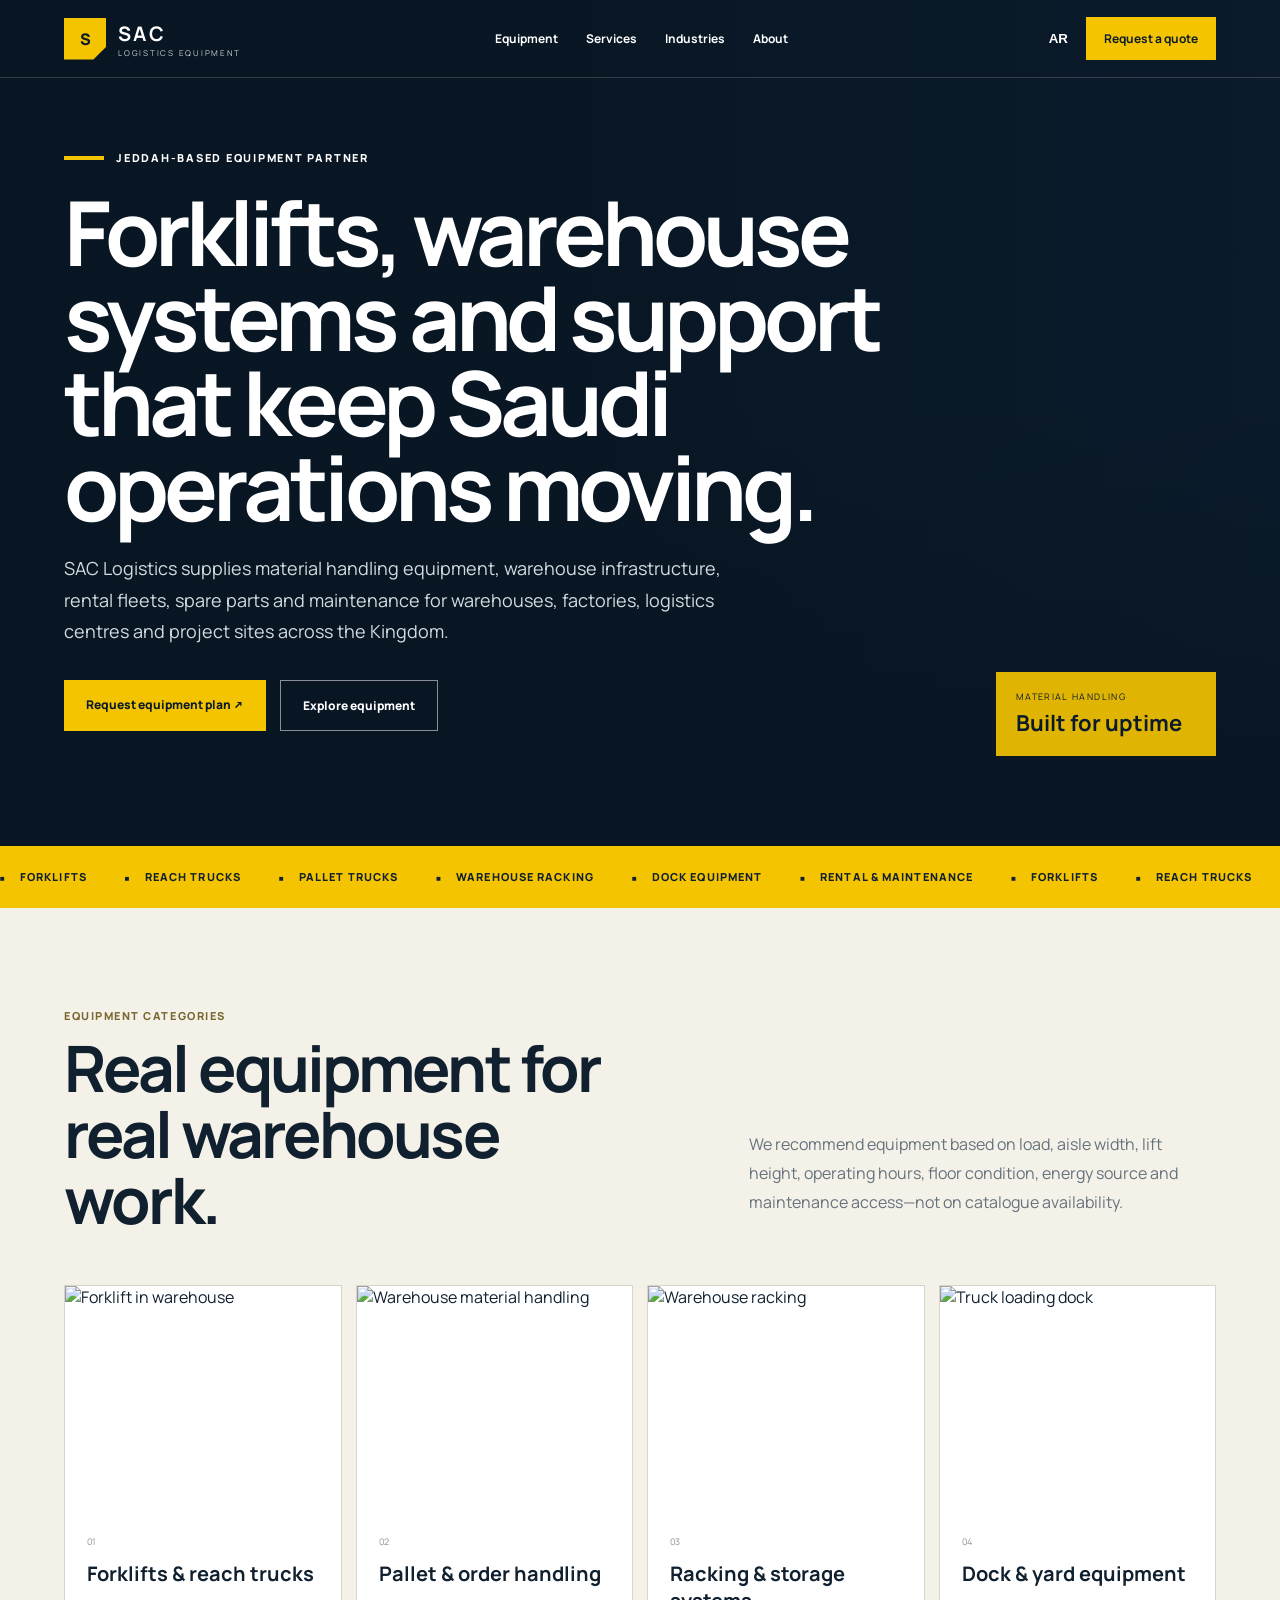
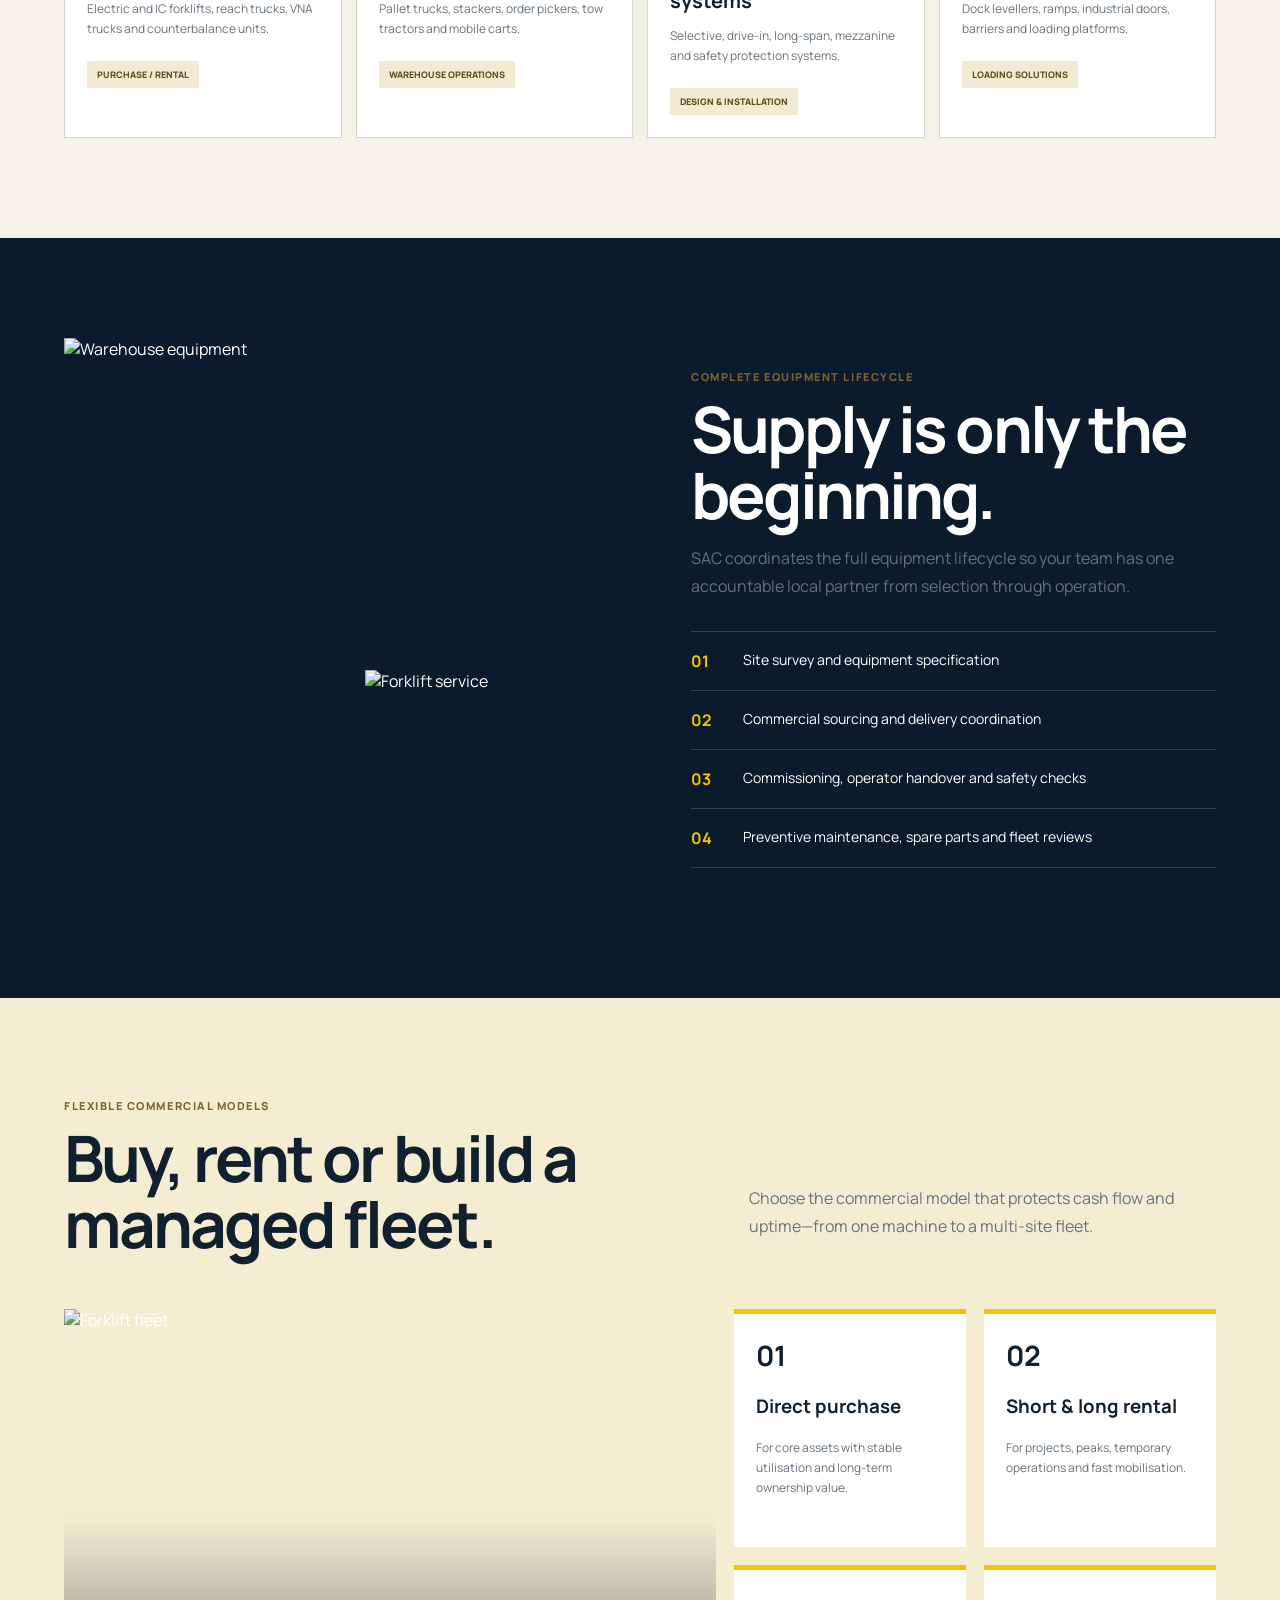
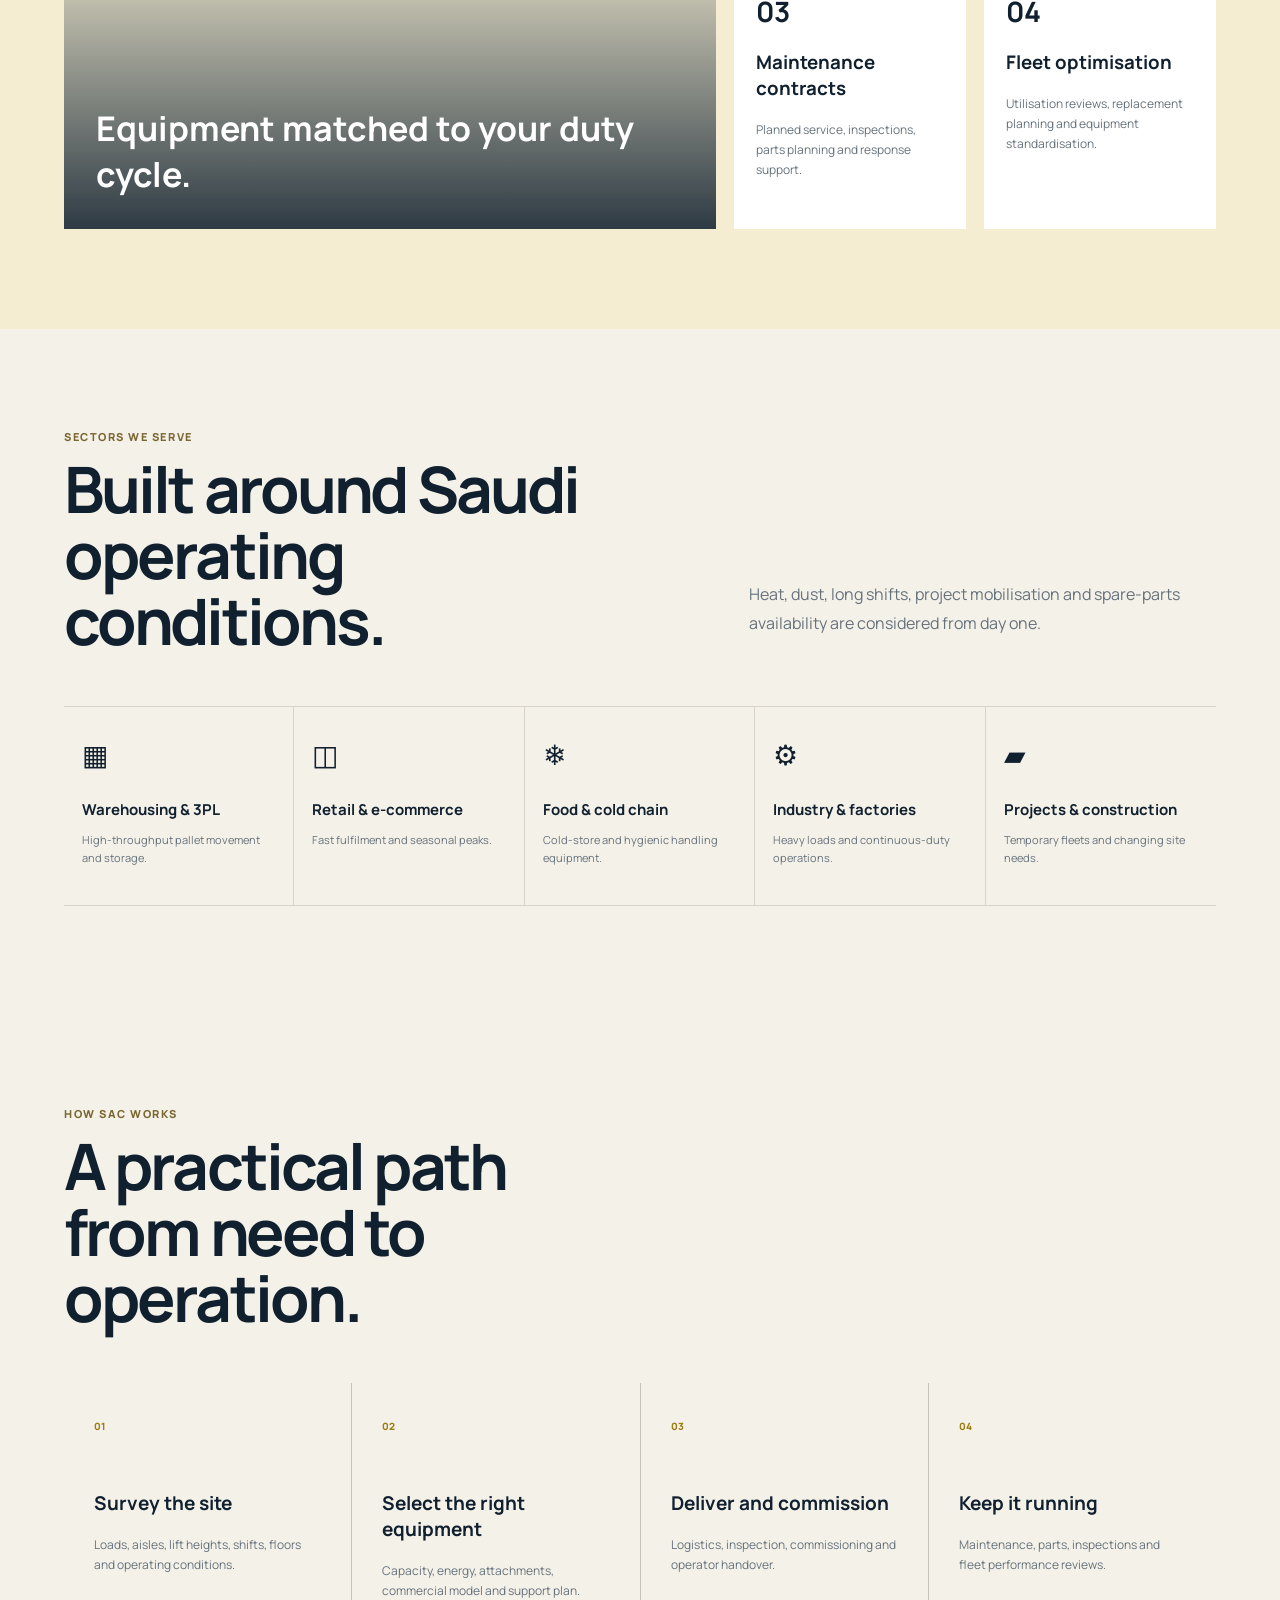
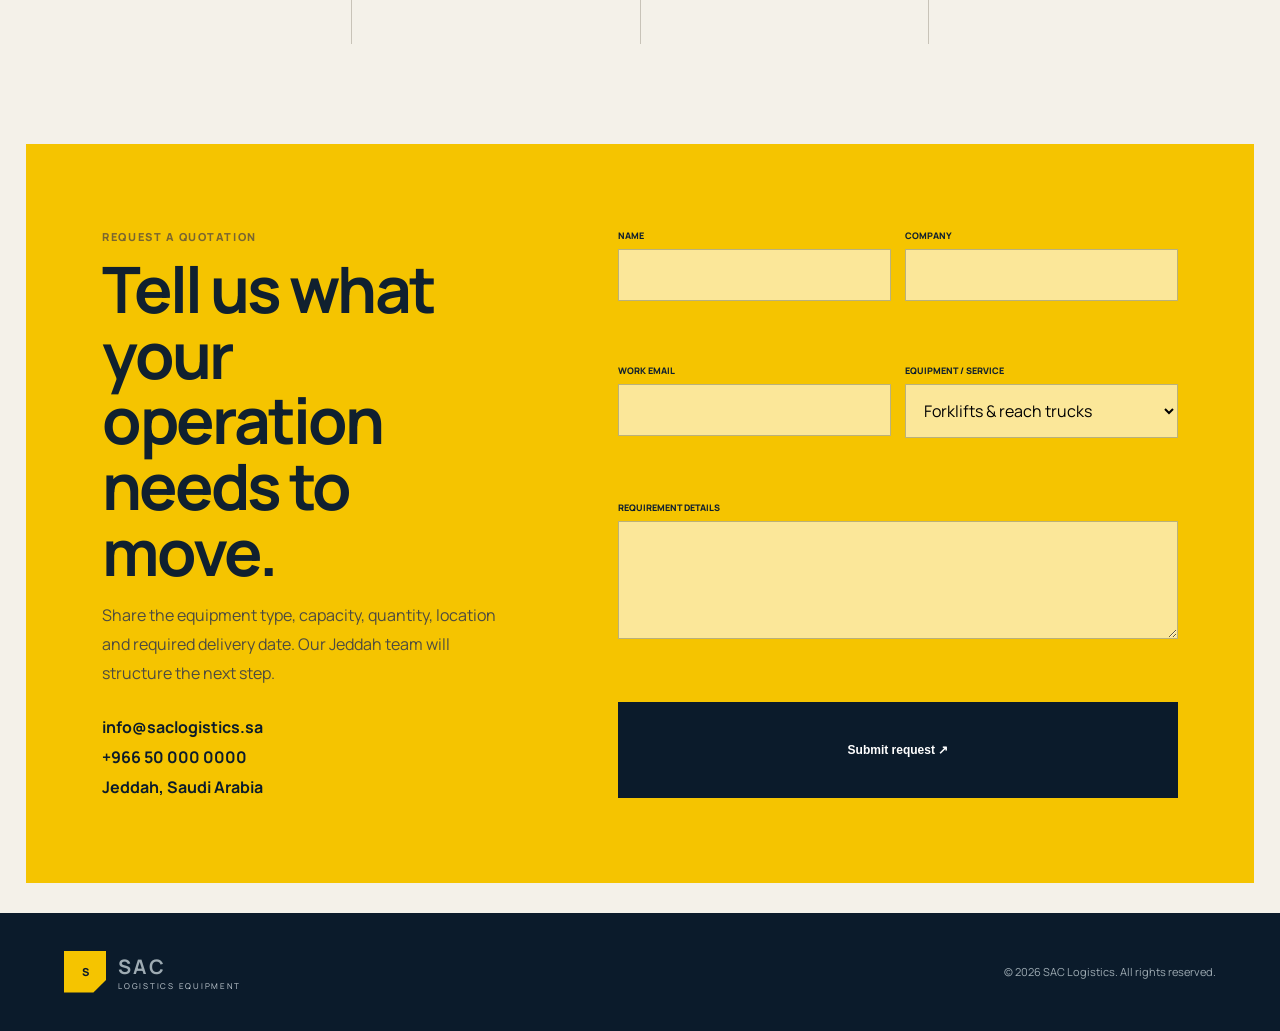
==== commit f89bf912: "Connect ten identity themes" ====
--- a/index.html
+++ b/index.html
@@ -1 +1 @@
-<!doctype html><html lang="en" dir="ltr"><head><meta charset="utf-8"><meta name="viewport" content="width=device-width,initial-scale=1"><meta name="theme-color" content="#0b1b2b"><meta name="description" content="SAC Logistics supplies forklifts, warehouse systems and material handling equipment across Saudi Arabia."><title>SAC Logistics | Material Handling & Warehouse Equipment</title><link rel="preconnect" href="https://fonts.googleapis.com"><link rel="preconnect" href="https://fonts.gstatic.com" crossorigin><link href="https://fonts.googleapis.com/css2?family=IBM+Plex+Sans+Arabic:wght@400;500;600;700&family=Manrope:wght@400;600;700;800&display=swap" rel="stylesheet"><link rel="stylesheet" href="style.css"></head><body><header class="top"><a class="brand" href="#top"><span class="brandMark">S</span><span><b>SAC</b><small>LOGISTICS EQUIPMENT</small></span></a><nav class="nav"><a href="#equipment" data-t="nav1">Equipment</a><a href="#services" data-t="nav2">Services</a><a href="#industries" data-t="nav3">Industries</a><a href="#about" data-t="nav4">About</a></nav><div class="actions"><button class="lang" id="lang">AR</button><a class="ctaTop" href="#contact" data-t="quote">Request a quote</a><button class="menu" id="open">☰</button></div></header><main id="top"><section class="hero"><video class="heroMedia" autoplay muted loop playsinline poster="https://images.pexels.com/photos/4483610/pexels-photo-4483610.jpeg?auto=compress&cs=tinysrgb&w=2000"><source src="https://videos.pexels.com/video-files/6194507/6194507-hd_1920_1080_25fps.mp4" type="video/mp4"></video><div class="heroContent"><div class="eyebrow" data-t="eye">Jeddah-based equipment partner</div><h1 data-t="hero">Forklifts, warehouse systems and support that keep Saudi operations moving.</h1><p data-t="heroP">SAC Logistics supplies material handling equipment, warehouse infrastructure, rental fleets, spare parts and maintenance for warehouses, factories, logistics centres and project sites across the Kingdom.</p><div class="heroBtns"><a class="btn yellow" href="#contact" data-t="plan">Request equipment plan ↗</a><a class="btn outline" href="#equipment" data-t="explore">Explore equipment</a></div></div><div class="heroBadge"><small data-t="badgeS">MATERIAL HANDLING</small><strong data-t="badgeB">Built for uptime</strong></div></section><div class="ticker"><div class="tickerTrack"><div class="tickerGroup"><span data-t="s1">Forklifts</span><span data-t="s2">Reach trucks</span><span data-t="s3">Pallet trucks</span><span data-t="s4">Warehouse racking</span><span data-t="s5">Dock equipment</span><span data-t="s6">Rental & maintenance</span></div><div class="tickerGroup" aria-hidden="true"><span data-t="s1">Forklifts</span><span data-t="s2">Reach trucks</span><span data-t="s3">Pallet trucks</span><span data-t="s4">Warehouse racking</span><span data-t="s5">Dock equipment</span><span data-t="s6">Rental & maintenance</span></div></div></div><section class="section" id="equipment"><div class="headBlock reveal"><div><div class="kicker" data-t="k1">Equipment categories</div><h2 data-t="eqTitle">Real equipment for real warehouse work.</h2></div><p data-t="eqLead">We recommend equipment based on load, aisle width, lift height, operating hours, floor condition, energy source and maintenance access—not on catalogue availability.</p></div><div class="equipment"><article class="equip reveal"><img src="https://images.pexels.com/photos/4481326/pexels-photo-4481326.jpeg?auto=compress&cs=tinysrgb&w=1200" alt="Forklift in warehouse"><div class="equipBody"><span class="equipNo">01</span><h3 data-t="e1">Forklifts & reach trucks</h3><p data-t="e1p">Electric and IC forklifts, reach trucks, VNA trucks and counterbalance units.</p><span class="tag" data-t="tag1">PURCHASE / RENTAL</span></div></article><article class="equip reveal"><img src="https://images.pexels.com/photos/4483610/pexels-photo-4483610.jpeg?auto=compress&cs=tinysrgb&w=1200" alt="Warehouse material handling"><div class="equipBody"><span class="equipNo">02</span><h3 data-t="e2">Pallet & order handling</h3><p data-t="e2p">Pallet trucks, stackers, order pickers, tow tractors and mobile carts.</p><span class="tag" data-t="tag2">WAREHOUSE OPERATIONS</span></div></article><article class="equip reveal"><img src="https://images.pexels.com/photos/1267338/pexels-photo-1267338.jpeg?auto=compress&cs=tinysrgb&w=1200" alt="Warehouse racking"><div class="equipBody"><span class="equipNo">03</span><h3 data-t="e3">Racking & storage systems</h3><p data-t="e3p">Selective, drive-in, long-span, mezzanine and safety protection systems.</p><span class="tag" data-t="tag3">DESIGN & INSTALLATION</span></div></article><article class="equip reveal"><img src="https://images.pexels.com/photos/2199293/pexels-photo-2199293.jpeg?auto=compress&cs=tinysrgb&w=1200" alt="Truck loading dock"><div class="equipBody"><span class="equipNo">04</span><h3 data-t="e4">Dock & yard equipment</h3><p data-t="e4p">Dock levellers, ramps, industrial doors, barriers and loading platforms.</p><span class="tag" data-t="tag4">LOADING SOLUTIONS</span></div></article></div></section><section class="section dark" id="services"><div class="split"><div class="photoStack reveal"><img class="mainPic" src="https://images.pexels.com/photos/4481259/pexels-photo-4481259.jpeg?auto=compress&cs=tinysrgb&w=1400" alt="Warehouse equipment"><img class="smallPic" src="https://images.pexels.com/photos/4487360/pexels-photo-4487360.jpeg?auto=compress&cs=tinysrgb&w=900" alt="Forklift service"></div><div class="reveal"><div class="kicker" data-t="k2">Complete equipment lifecycle</div><h2 data-t="servTitle">Supply is only the beginning.</h2><p data-t="servP">SAC coordinates the full equipment lifecycle so your team has one accountable local partner from selection through operation.</p><div class="checklist"><div class="check"><b>01</b><span data-t="c1">Site survey and equipment specification</span></div><div class="check"><b>02</b><span data-t="c2">Commercial sourcing and delivery coordination</span></div><div class="check"><b>03</b><span data-t="c3">Commissioning, operator handover and safety checks</span></div><div class="check"><b>04</b><span data-t="c4">Preventive maintenance, spare parts and fleet reviews</span></div></div></div></div></section><section class="section fleet"><div class="headBlock reveal"><div><div class="kicker" data-t="k3">Flexible commercial models</div><h2 data-t="fleetTitle">Buy, rent or build a managed fleet.</h2></div><p data-t="fleetP">Choose the commercial model that protects cash flow and uptime—from one machine to a multi-site fleet.</p></div><div class="fleetGrid"><div class="fleetHero reveal"><img src="https://images.pexels.com/photos/4484151/pexels-photo-4484151.jpeg?auto=compress&cs=tinysrgb&w=1600" alt="Forklift fleet"><div><h3 data-t="fleetHero">Equipment matched to your duty cycle.</h3></div></div><div class="miniGrid"><div class="mini reveal"><strong>01</strong><h3 data-t="m1">Direct purchase</h3><p data-t="m1p">For core assets with stable utilisation and long-term ownership value.</p></div><div class="mini reveal"><strong>02</strong><h3 data-t="m2">Short & long rental</h3><p data-t="m2p">For projects, peaks, temporary operations and fast mobilisation.</p></div><div class="mini reveal"><strong>03</strong><h3 data-t="m3">Maintenance contracts</h3><p data-t="m3p">Planned service, inspections, parts planning and response support.</p></div><div class="mini reveal"><strong>04</strong><h3 data-t="m4">Fleet optimisation</h3><p data-t="m4p">Utilisation reviews, replacement planning and equipment standardisation.</p></div></div></div></section><section class="section" id="industries"><div class="headBlock reveal"><div><div class="kicker" data-t="k4">Sectors we serve</div><h2 data-t="indTitle">Built around Saudi operating conditions.</h2></div><p data-t="indP">Heat, dust, long shifts, project mobilisation and spare-parts availability are considered from day one.</p></div><div class="industries"><div class="industry reveal"><i>▦</i><h3 data-t="i1">Warehousing & 3PL</h3><p data-t="i1p">High-throughput pallet movement and storage.</p></div><div class="industry reveal"><i>◫</i><h3 data-t="i2">Retail & e-commerce</h3><p data-t="i2p">Fast fulfilment and seasonal peaks.</p></div><div class="industry reveal"><i>❄</i><h3 data-t="i3">Food & cold chain</h3><p data-t="i3p">Cold-store and hygienic handling equipment.</p></div><div class="industry reveal"><i>⚙</i><h3 data-t="i4">Industry & factories</h3><p data-t="i4p">Heavy loads and continuous-duty operations.</p></div><div class="industry reveal"><i>▰</i><h3 data-t="i5">Projects & construction</h3><p data-t="i5p">Temporary fleets and changing site needs.</p></div></div></section><section class="section" id="about"><div class="headBlock reveal"><div><div class="kicker" data-t="k5">How SAC works</div><h2 data-t="procTitle">A practical path from need to operation.</h2></div></div><div class="process"><div class="step reveal"><span>01</span><h3 data-t="p1">Survey the site</h3><p data-t="p1p">Loads, aisles, lift heights, shifts, floors and operating conditions.</p></div><div class="step reveal"><span>02</span><h3 data-t="p2">Select the right equipment</h3><p data-t="p2p">Capacity, energy, attachments, commercial model and support plan.</p></div><div class="step reveal"><span>03</span><h3 data-t="p3">Deliver and commission</h3><p data-t="p3p">Logistics, inspection, commissioning and operator handover.</p></div><div class="step reveal"><span>04</span><h3 data-t="p4">Keep it running</h3><p data-t="p4p">Maintenance, parts, inspections and fleet performance reviews.</p></div></div></section><section class="contact" id="contact"><div class="reveal"><div class="kicker" data-t="k6">Request a quotation</div><h2 data-t="contactT">Tell us what your operation needs to move.</h2><p data-t="contactP">Share the equipment type, capacity, quantity, location and required delivery date. Our Jeddah team will structure the next step.</p><div class="details"><a href="mailto:info@saclogistics.sa">info@saclogistics.sa</a><a href="tel:+966500000000">+966 50 000 0000</a><span data-t="jeddah">Jeddah, Saudi Arabia</span></div></div><form class="form reveal" id="form"><label><span data-t="name">Name</span><input required name="name"></label><label><span data-t="company">Company</span><input required name="company"></label><label><span data-t="email">Work email</span><input required type="email" name="email"></label><label><span data-t="service">Equipment / service</span><select name="service"><option data-t="o1">Forklifts & reach trucks</option><option data-t="o2">Warehouse systems</option><option data-t="o3">Rental fleet</option><option data-t="o4">Maintenance & spare parts</option></select></label><label class="full"><span data-t="details">Requirement details</span><textarea rows="4" name="details"></textarea></label><button class="btn submit full" type="submit" data-t="submit">Submit request ↗</button></form></section></main><footer class="footer"><a class="brand" href="#top"><span class="brandMark">S</span><span><b>SAC</b><small>LOGISTICS EQUIPMENT</small></span></a><span>© 2026 SAC Logistics. <span data-t="rights">All rights reserved.</span></span></footer><div class="mobile" id="mobile"><button id="close">×</button><a href="#equipment" data-t="nav1">Equipment</a><a href="#services" data-t="nav2">Services</a><a href="#industries" data-t="nav3">Industries</a><a href="#about" data-t="nav4">About</a><a href="#contact" data-t="quote">Request a quote</a></div><script src="app.js"></script></body></html>+<!doctype html><html lang="en" dir="ltr"><head><meta charset="utf-8"><meta name="viewport" content="width=device-width,initial-scale=1"><meta name="theme-color" content="#0b1b2b"><meta name="description" content="SAC Logistics supplies forklifts, warehouse systems and material handling equipment across Saudi Arabia."><title>SAC Logistics | Material Handling & Warehouse Equipment</title><link rel="preconnect" href="https://fonts.googleapis.com"><link rel="preconnect" href="https://fonts.gstatic.com" crossorigin><link href="https://fonts.googleapis.com/css2?family=IBM+Plex+Sans+Arabic:wght@400;500;600;700&family=Manrope:wght@400;600;700;800&display=swap" rel="stylesheet"><link rel="stylesheet" href="style.css"><link rel="stylesheet" href="themes.css"><script src="theme-loader.js"></script></head><body><header class="top"><a class="brand" href="#top"><span class="brandMark">S</span><span><b>SAC</b><small>LOGISTICS EQUIPMENT</small></span></a><nav class="nav"><a href="#equipment" data-t="nav1">Equipment</a><a href="#services" data-t="nav2">Services</a><a href="#industries" data-t="nav3">Industries</a><a href="#about" data-t="nav4">About</a></nav><div class="actions"><button class="lang" id="lang">AR</button><a class="ctaTop" href="#contact" data-t="quote">Request a quote</a><button class="menu" id="open">☰</button></div></header><main id="top"><section class="hero"><video class="heroMedia" autoplay muted loop playsinline poster="https://images.pexels.com/photos/4483610/pexels-photo-4483610.jpeg?auto=compress&cs=tinysrgb&w=2000"><source src="https://videos.pexels.com/video-files/10472330/10472330-hd_1920_1080_25fps.mp4" type="video/mp4"></video><div class="heroContent"><div class="eyebrow" data-t="eye">Jeddah-based equipment partner</div><h1 data-t="hero">Forklifts, warehouse systems and support that keep Saudi operations moving.</h1><p data-t="heroP">SAC Logistics supplies material handling equipment, warehouse infrastructure, rental fleets, spare parts and maintenance for warehouses, factories, logistics centres and project sites across the Kingdom.</p><div class="heroBtns"><a class="btn yellow" href="#contact" data-t="plan">Request equipment plan ↗</a><a class="btn outline" href="#equipment" data-t="explore">Explore equipment</a></div></div><div class="heroBadge"><small data-t="badgeS">MATERIAL HANDLING</small><strong data-t="badgeB">Built for uptime</strong></div></section><div class="ticker"><div class="tickerTrack"><div class="tickerGroup"><span data-t="s1">Forklifts</span><span data-t="s2">Reach trucks</span><span data-t="s3">Pallet trucks</span><span data-t="s4">Warehouse racking</span><span data-t="s5">Dock equipment</span><span data-t="s6">Rental & maintenance</span></div><div class="tickerGroup" aria-hidden="true"><span data-t="s1">Forklifts</span><span data-t="s2">Reach trucks</span><span data-t="s3">Pallet trucks</span><span data-t="s4">Warehouse racking</span><span data-t="s5">Dock equipment</span><span data-t="s6">Rental & maintenance</span></div></div></div><section class="section" id="equipment"><div class="headBlock reveal"><div><div class="kicker" data-t="k1">Equipment categories</div><h2 data-t="eqTitle">Real equipment for real warehouse work.</h2></div><p data-t="eqLead">We recommend equipment based on load, aisle width, lift height, operating hours, floor condition, energy source and maintenance access—not on catalogue availability.</p></div><div class="equipment"><article class="equip reveal"><img src="https://images.pexels.com/photos/4481326/pexels-photo-4481326.jpeg?auto=compress&cs=tinysrgb&w=1200" alt="Forklift in warehouse"><div class="equipBody"><span class="equipNo">01</span><h3 data-t="e1">Forklifts & reach trucks</h3><p data-t="e1p">Electric and IC forklifts, reach trucks, VNA trucks and counterbalance units.</p><span class="tag" data-t="tag1">PURCHASE / RENTAL</span></div></article><article class="equip reveal"><img src="https://images.pexels.com/photos/4483610/pexels-photo-4483610.jpeg?auto=compress&cs=tinysrgb&w=1200" alt="Warehouse material handling"><div class="equipBody"><span class="equipNo">02</span><h3 data-t="e2">Pallet & order handling</h3><p data-t="e2p">Pallet trucks, stackers, order pickers, tow tractors and mobile carts.</p><span class="tag" data-t="tag2">WAREHOUSE OPERATIONS</span></div></article><article class="equip reveal"><img src="https://images.pexels.com/photos/1267338/pexels-photo-1267338.jpeg?auto=compress&cs=tinysrgb&w=1200" alt="Warehouse racking"><div class="equipBody"><span class="equipNo">03</span><h3 data-t="e3">Racking & storage systems</h3><p data-t="e3p">Selective, drive-in, long-span, mezzanine and safety protection systems.</p><span class="tag" data-t="tag3">DESIGN & INSTALLATION</span></div></article><article class="equip reveal"><img src="https://images.pexels.com/photos/2199293/pexels-photo-2199293.jpeg?auto=compress&cs=tinysrgb&w=1200" alt="Truck loading dock"><div class="equipBody"><span class="equipNo">04</span><h3 data-t="e4">Dock & yard equipment</h3><p data-t="e4p">Dock levellers, ramps, industrial doors, barriers and loading platforms.</p><span class="tag" data-t="tag4">LOADING SOLUTIONS</span></div></article></div></section><section class="section dark" id="services"><div class="split"><div class="photoStack reveal"><img class="mainPic" src="https://images.pexels.com/photos/4481259/pexels-photo-4481259.jpeg?auto=compress&cs=tinysrgb&w=1400" alt="Warehouse equipment"><img class="smallPic" src="https://images.pexels.com/photos/4487360/pexels-photo-4487360.jpeg?auto=compress&cs=tinysrgb&w=900" alt="Forklift service"></div><div class="reveal"><div class="kicker" data-t="k2">Complete equipment lifecycle</div><h2 data-t="servTitle">Supply is only the beginning.</h2><p data-t="servP">SAC coordinates the full equipment lifecycle so your team has one accountable local partner from selection through operation.</p><div class="checklist"><div class="check"><b>01</b><span data-t="c1">Site survey and equipment specification</span></div><div class="check"><b>02</b><span data-t="c2">Commercial sourcing and delivery coordination</span></div><div class="check"><b>03</b><span data-t="c3">Commissioning, operator handover and safety checks</span></div><div class="check"><b>04</b><span data-t="c4">Preventive maintenance, spare parts and fleet reviews</span></div></div></div></div></section><section class="section fleet"><div class="headBlock reveal"><div><div class="kicker" data-t="k3">Flexible commercial models</div><h2 data-t="fleetTitle">Buy, rent or build a managed fleet.</h2></div><p data-t="fleetP">Choose the commercial model that protects cash flow and uptime—from one machine to a multi-site fleet.</p></div><div class="fleetGrid"><div class="fleetHero reveal"><img src="https://images.pexels.com/photos/4484151/pexels-photo-4484151.jpeg?auto=compress&cs=tinysrgb&w=1600" alt="Forklift fleet"><div><h3 data-t="fleetHero">Equipment matched to your duty cycle.</h3></div></div><div class="miniGrid"><div class="mini reveal"><strong>01</strong><h3 data-t="m1">Direct purchase</h3><p data-t="m1p">For core assets with stable utilisation and long-term ownership value.</p></div><div class="mini reveal"><strong>02</strong><h3 data-t="m2">Short & long rental</h3><p data-t="m2p">For projects, peaks, temporary operations and fast mobilisation.</p></div><div class="mini reveal"><strong>03</strong><h3 data-t="m3">Maintenance contracts</h3><p data-t="m3p">Planned service, inspections, parts planning and response support.</p></div><div class="mini reveal"><strong>04</strong><h3 data-t="m4">Fleet optimisation</h3><p data-t="m4p">Utilisation reviews, replacement planning and equipment standardisation.</p></div></div></div></section><section class="section" id="industries"><div class="headBlock reveal"><div><div class="kicker" data-t="k4">Sectors we serve</div><h2 data-t="indTitle">Built around Saudi operating conditions.</h2></div><p data-t="indP">Heat, dust, long shifts, project mobilisation and spare-parts availability are considered from day one.</p></div><div class="industries"><div class="industry reveal"><i>▦</i><h3 data-t="i1">Warehousing & 3PL</h3><p data-t="i1p">High-throughput pallet movement and storage.</p></div><div class="industry reveal"><i>◫</i><h3 data-t="i2">Retail & e-commerce</h3><p data-t="i2p">Fast fulfilment and seasonal peaks.</p></div><div class="industry reveal"><i>❄</i><h3 data-t="i3">Food & cold chain</h3><p data-t="i3p">Cold-store and hygienic handling equipment.</p></div><div class="industry reveal"><i>⚙</i><h3 data-t="i4">Industry & factories</h3><p data-t="i4p">Heavy loads and continuous-duty operations.</p></div><div class="industry reveal"><i>▰</i><h3 data-t="i5">Projects & construction</h3><p data-t="i5p">Temporary fleets and changing site needs.</p></div></div></section><section class="section" id="about"><div class="headBlock reveal"><div><div class="kicker" data-t="k5">How SAC works</div><h2 data-t="procTitle">A practical path from need to operation.</h2></div></div><div class="process"><div class="step reveal"><span>01</span><h3 data-t="p1">Survey the site</h3><p data-t="p1p">Loads, aisles, lift heights, shifts, floors and operating conditions.</p></div><div class="step reveal"><span>02</span><h3 data-t="p2">Select the right equipment</h3><p data-t="p2p">Capacity, energy, attachments, commercial model and support plan.</p></div><div class="step reveal"><span>03</span><h3 data-t="p3">Deliver and commission</h3><p data-t="p3p">Logistics, inspection, commissioning and operator handover.</p></div><div class="step reveal"><span>04</span><h3 data-t="p4">Keep it running</h3><p data-t="p4p">Maintenance, parts, inspections and fleet performance reviews.</p></div></div></section><section class="contact" id="contact"><div class="reveal"><div class="kicker" data-t="k6">Request a quotation</div><h2 data-t="contactT">Tell us what your operation needs to move.</h2><p data-t="contactP">Share the equipment type, capacity, quantity, location and required delivery date. Our Jeddah team will structure the next step.</p><div class="details"><a href="mailto:info@saclogistics.sa">info@saclogistics.sa</a><a href="tel:+966500000000">+966 50 000 0000</a><span data-t="jeddah">Jeddah, Saudi Arabia</span></div></div><form class="form reveal" id="form"><label><span data-t="name">Name</span><input required name="name"></label><label><span data-t="company">Company</span><input required name="company"></label><label><span data-t="email">Work email</span><input required type="email" name="email"></label><label><span data-t="service">Equipment / service</span><select name="service"><option data-t="o1">Forklifts & reach trucks</option><option data-t="o2">Warehouse systems</option><option data-t="o3">Rental fleet</option><option data-t="o4">Maintenance & spare parts</option></select></label><label class="full"><span data-t="details">Requirement details</span><textarea rows="4" name="details"></textarea></label><button class="btn submit full" type="submit" data-t="submit">Submit request ↗</button></form></section></main><footer class="footer"><a class="brand" href="#top"><span class="brandMark">S</span><span><b>SAC</b><small>LOGISTICS EQUIPMENT</small></span></a><span>© 2026 SAC Logistics. <span data-t="rights">All rights reserved.</span></span></footer><div class="mobile" id="mobile"><button id="close">×</button><a href="#equipment" data-t="nav1">Equipment</a><a href="#services" data-t="nav2">Services</a><a href="#industries" data-t="nav3">Industries</a><a href="#about" data-t="nav4">About</a><a href="#contact" data-t="quote">Request a quote</a></div><script src="app.js"></script></body></html>
--- a/themes.css
+++ b/themes.css
@@ -0,0 +1 @@
+:root,[data-theme=industrial]{--navy:#0b1b2b;--navy2:#132a40;--yellow:#f5c400;--paper:#f4f1e9;--ink:#10202f;--muted:#66727c;--line:#d8d4c9;--r:0;--shade:#081522e8}[data-theme=saudi]{--navy:#06382c;--navy2:#0d5945;--yellow:#d9b96e;--paper:#f7f4ea;--ink:#10352c;--muted:#61756e;--line:#d2dbd5;--r:14px;--shade:#042d25e8}[data-theme=port]{--navy:#082d4a;--navy2:#0f527b;--yellow:#20b8ce;--paper:#eef5f7;--ink:#0a3047;--muted:#587481;--line:#cadde3;--r:4px;--shade:#062943e8}[data-theme=desert]{--navy:#3b261a;--navy2:#765037;--yellow:#d49753;--paper:#f4eadc;--ink:#37261c;--muted:#7a685b;--line:#ddcbb7;--r:18px;--shade:#342116e8}[data-theme=steel]{--navy:#242c32;--navy2:#46535c;--yellow:#aebbc3;--paper:#eef0f1;--ink:#202a30;--muted:#647077;--line:#ccd1d4;--r:2px;--shade:#1d2429ea}[data-theme=safety]{--navy:#171d22;--navy2:#303942;--yellow:#ff6b00;--paper:#f3f1ed;--ink:#1c242a;--muted:#6b7277;--line:#d7d3cc;--r:8px;--shade:#12171be8}[data-theme=cold]{--navy:#07304a;--navy2:#0b6684;--yellow:#a9ecf2;--paper:#edf8fa;--ink:#0b3448;--muted:#5d7b87;--line:#c8e3e8;--r:20px;--shade:#052c44e8}[data-theme=cargo]{--navy:#251719;--navy2:#5b272b;--yellow:#d93c42;--paper:#f5eeee;--ink:#321c1f;--muted:#765f62;--line:#dfcfd0;--r:5px;--shade:#201315e8}[data-theme=luxury]{--navy:#090909;--navy2:#202020;--yellow:#c6a56b;--paper:#f3f0ea;--ink:#171512;--muted:#706b63;--line:#d6d0c6;--r:0;--shade:#050505ed}[data-theme=sand]{--navy:#50483d;--navy2:#756c5d;--yellow:#d8c291;--paper:#f1ede4;--ink:#403b33;--muted:#746f65;--line:#d5cec0;--r:26px;--shade:#464036e8}.hero:after{background:linear-gradient(90deg,var(--shade) 0%,color-mix(in srgb,var(--shade) 74%,transparent) 46%,transparent 100%),linear-gradient(0deg,var(--shade) 0%,transparent 52%)}.equip,.mini,.contact,.fleetHero,.photoStack img,.form input,.form select,.form textarea,.ctaTop,.btn,.brandMark{border-radius:var(--r)}.top.scrolled,.footer,.dark,.mobile{background:var(--navy)}.fleet{background:color-mix(in srgb,var(--yellow) 10%,var(--paper))}.equip:hover{box-shadow:0 18px 50px color-mix(in srgb,var(--navy) 14%,transparent)}
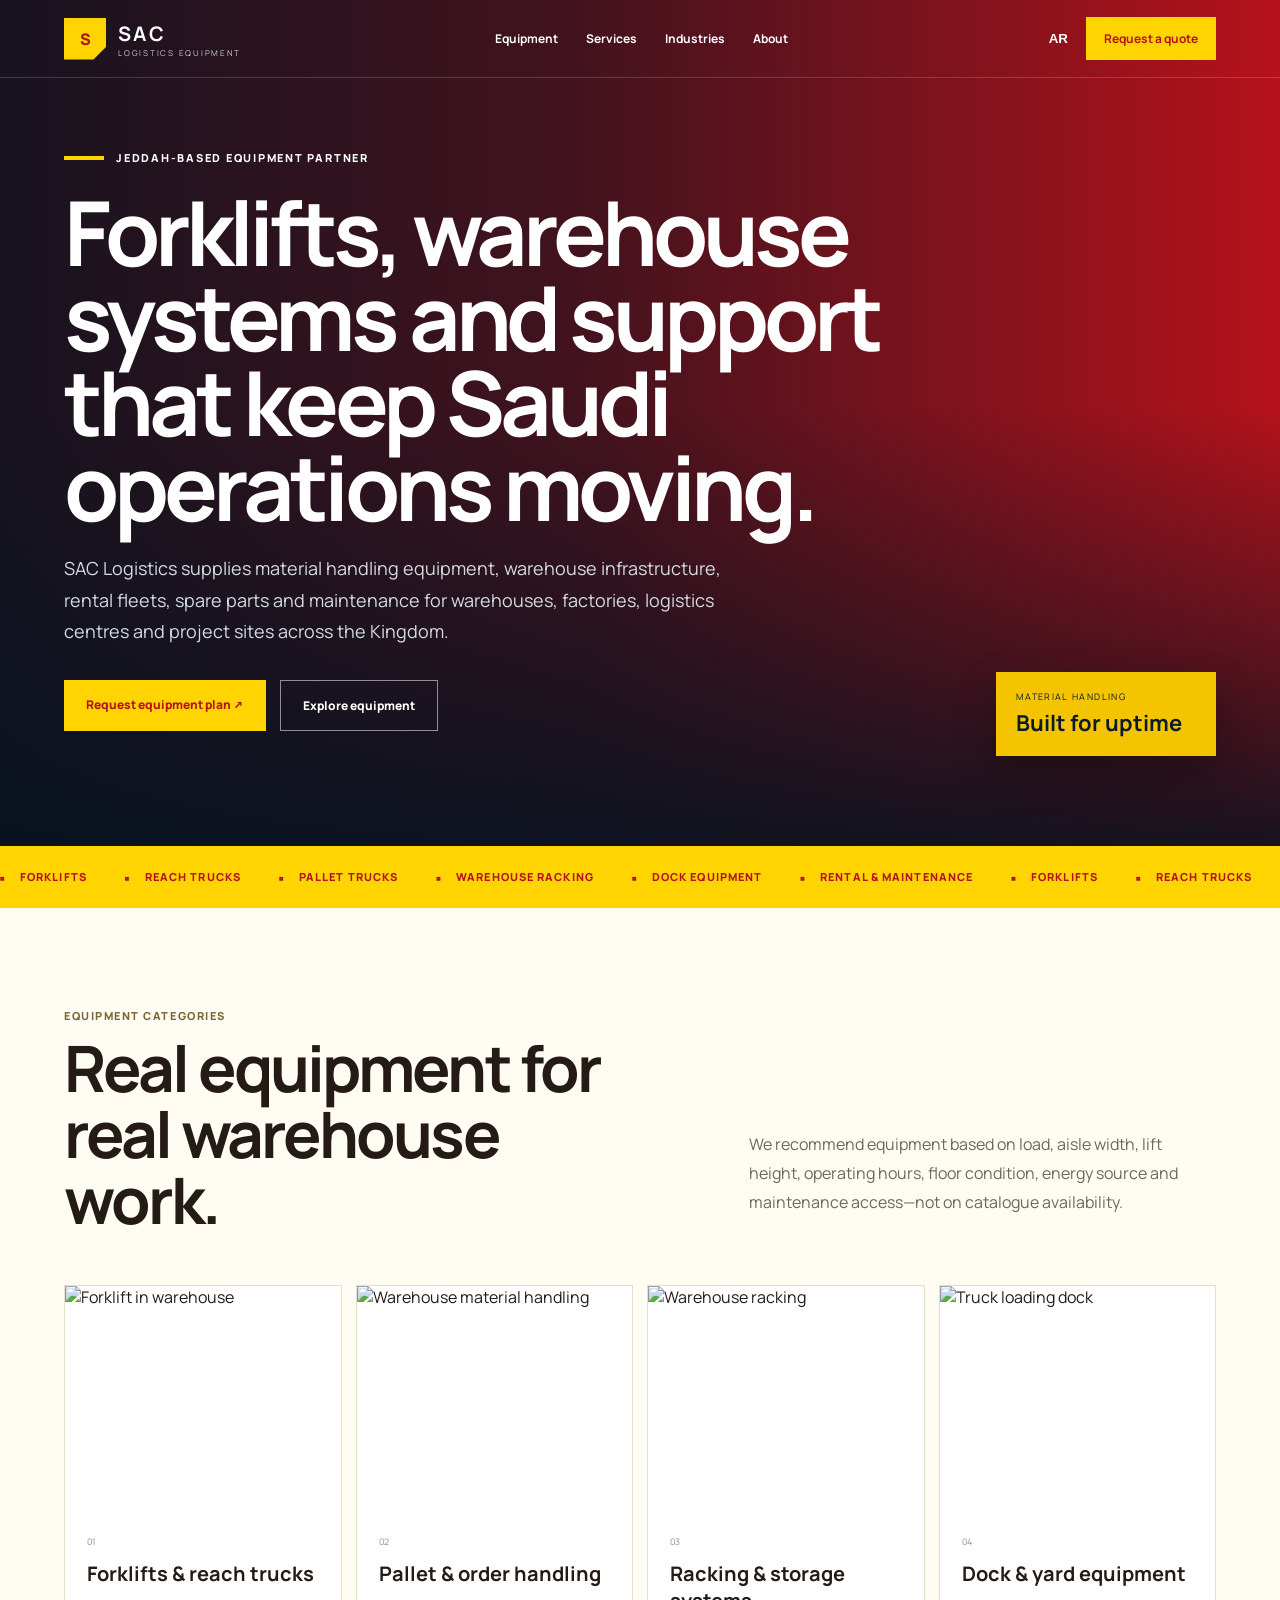
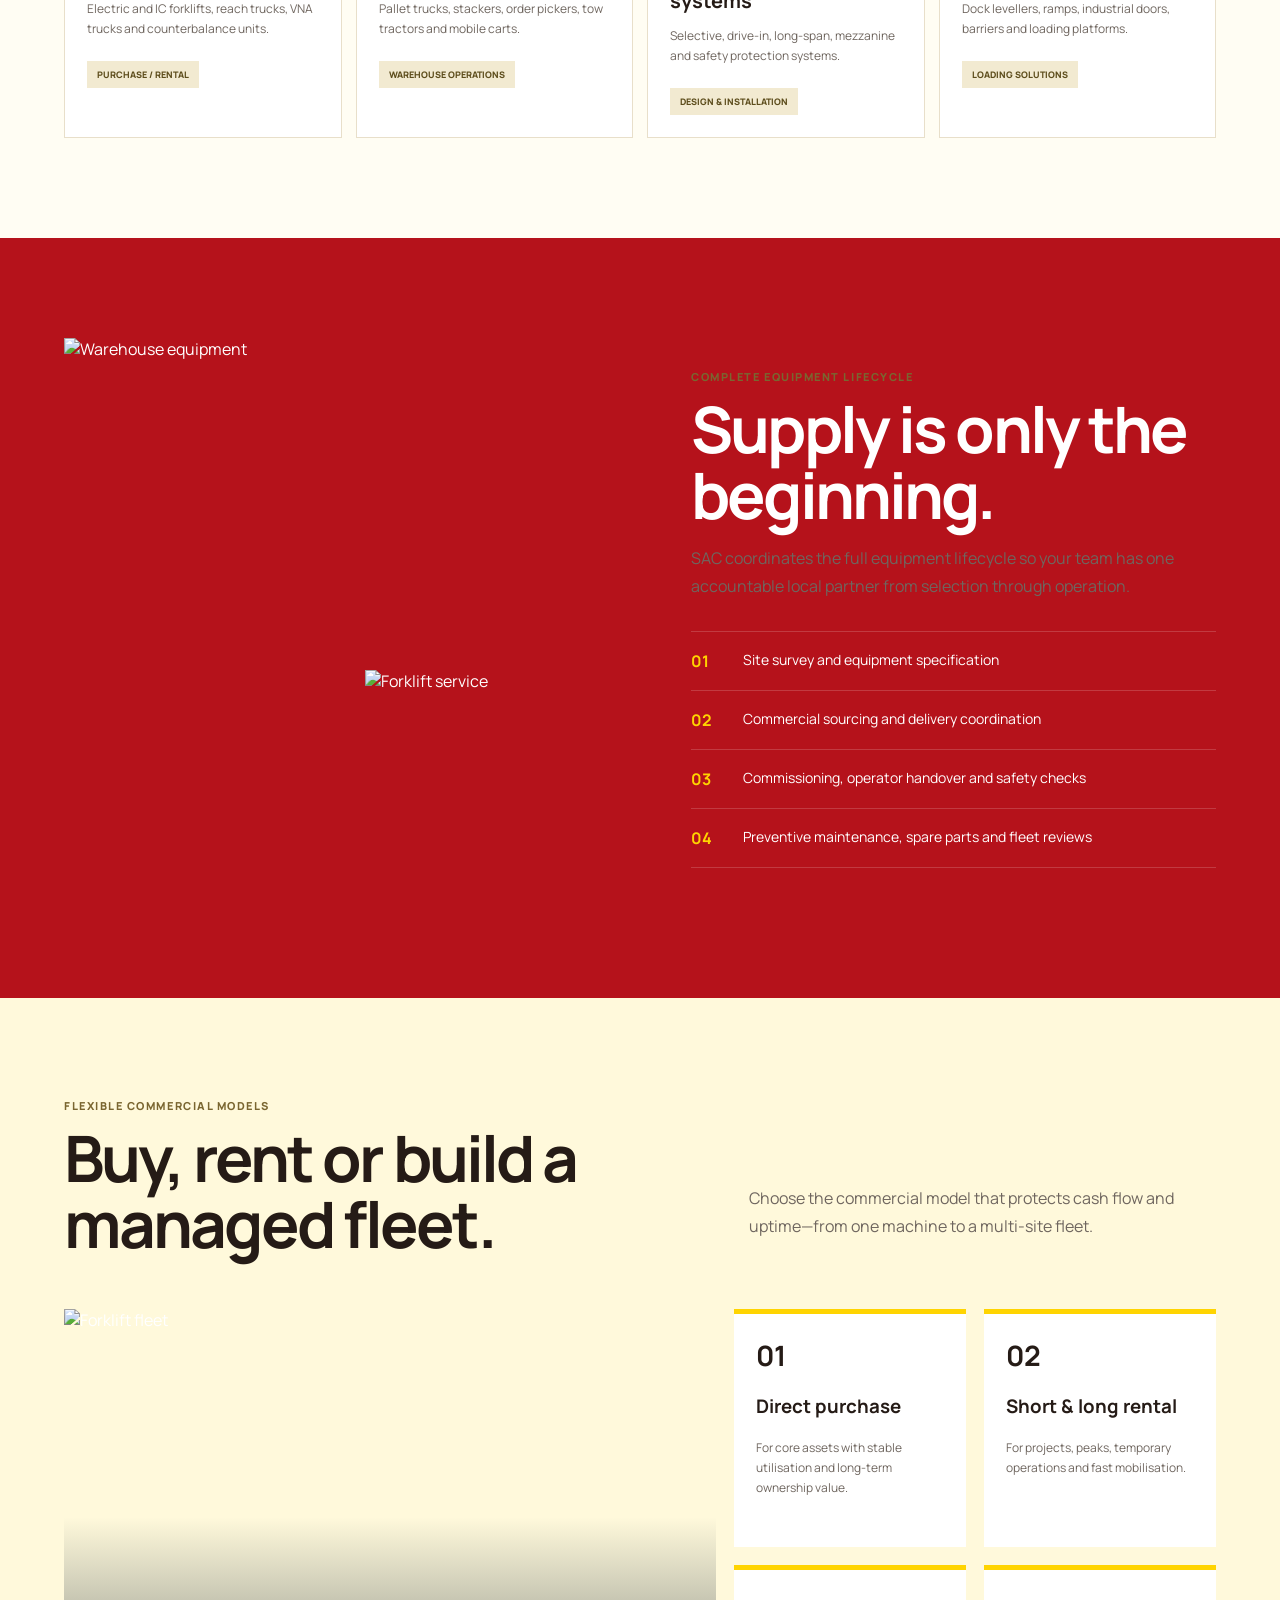
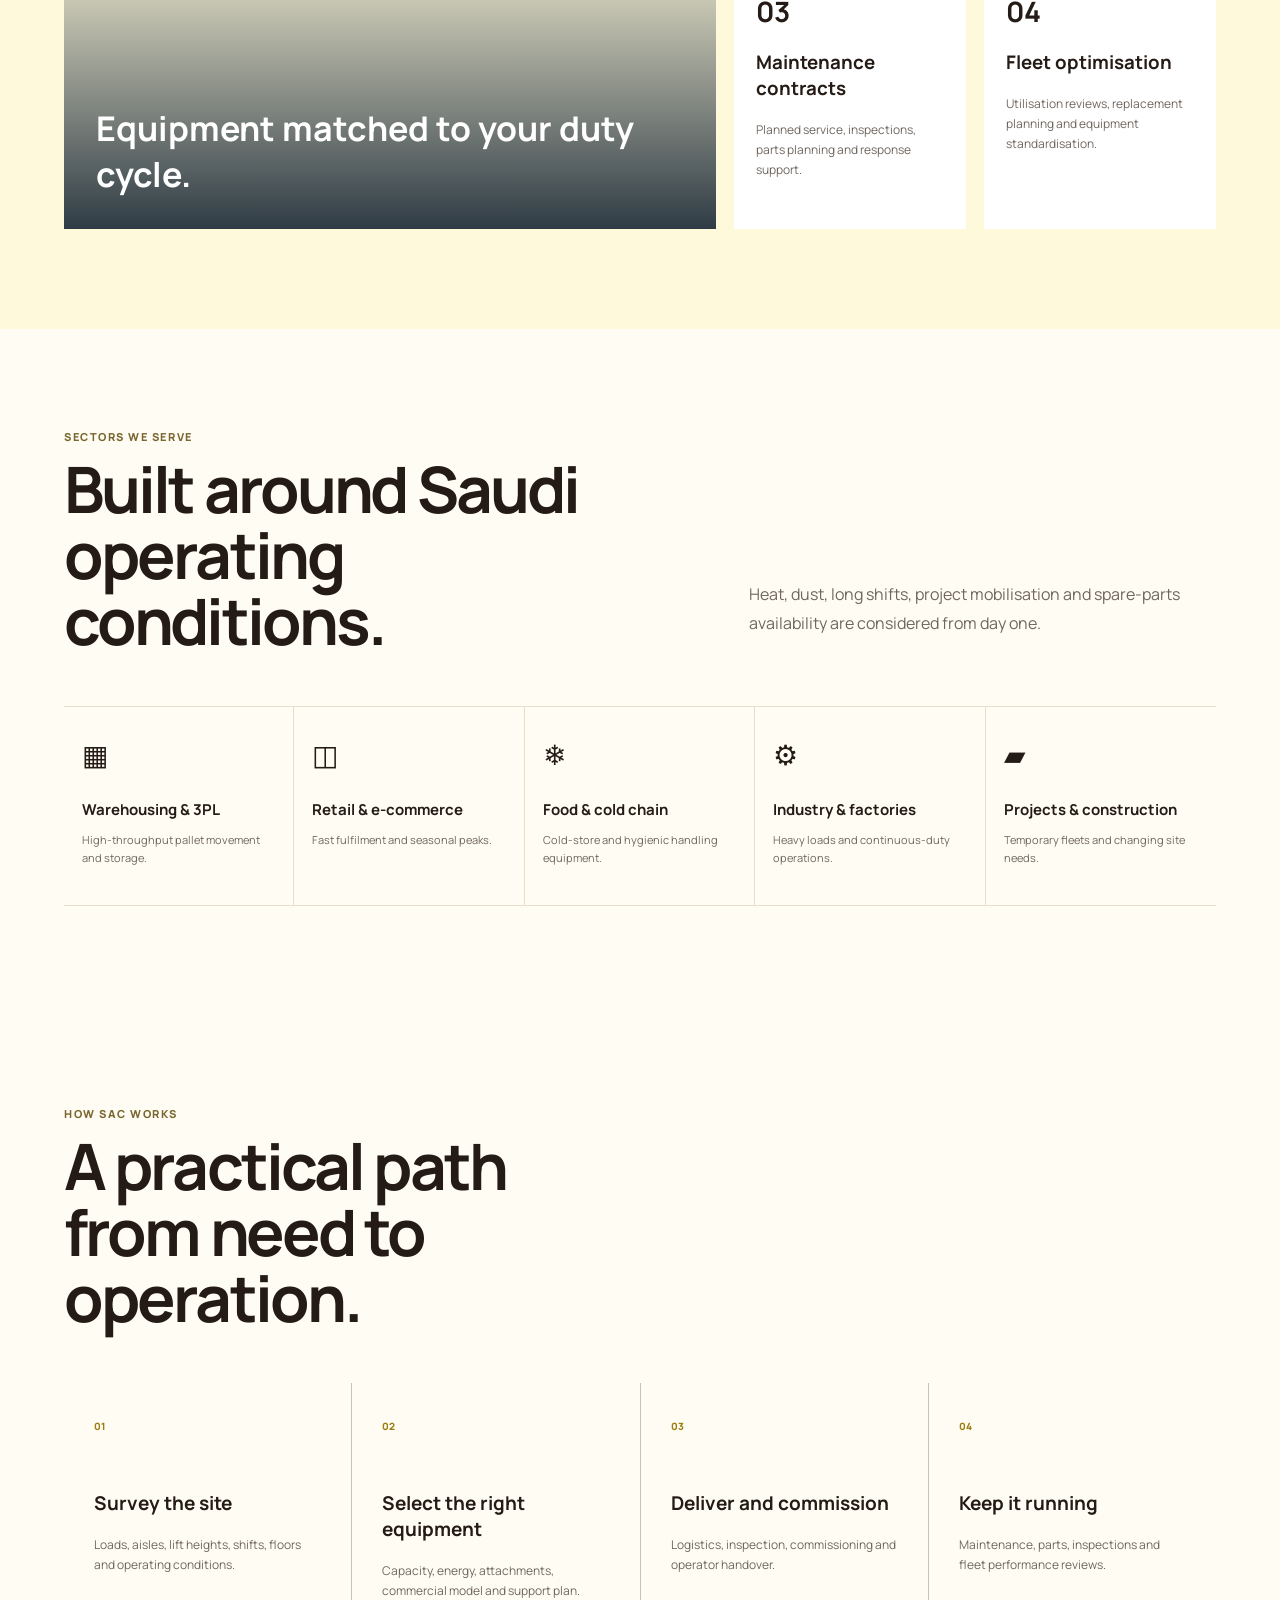
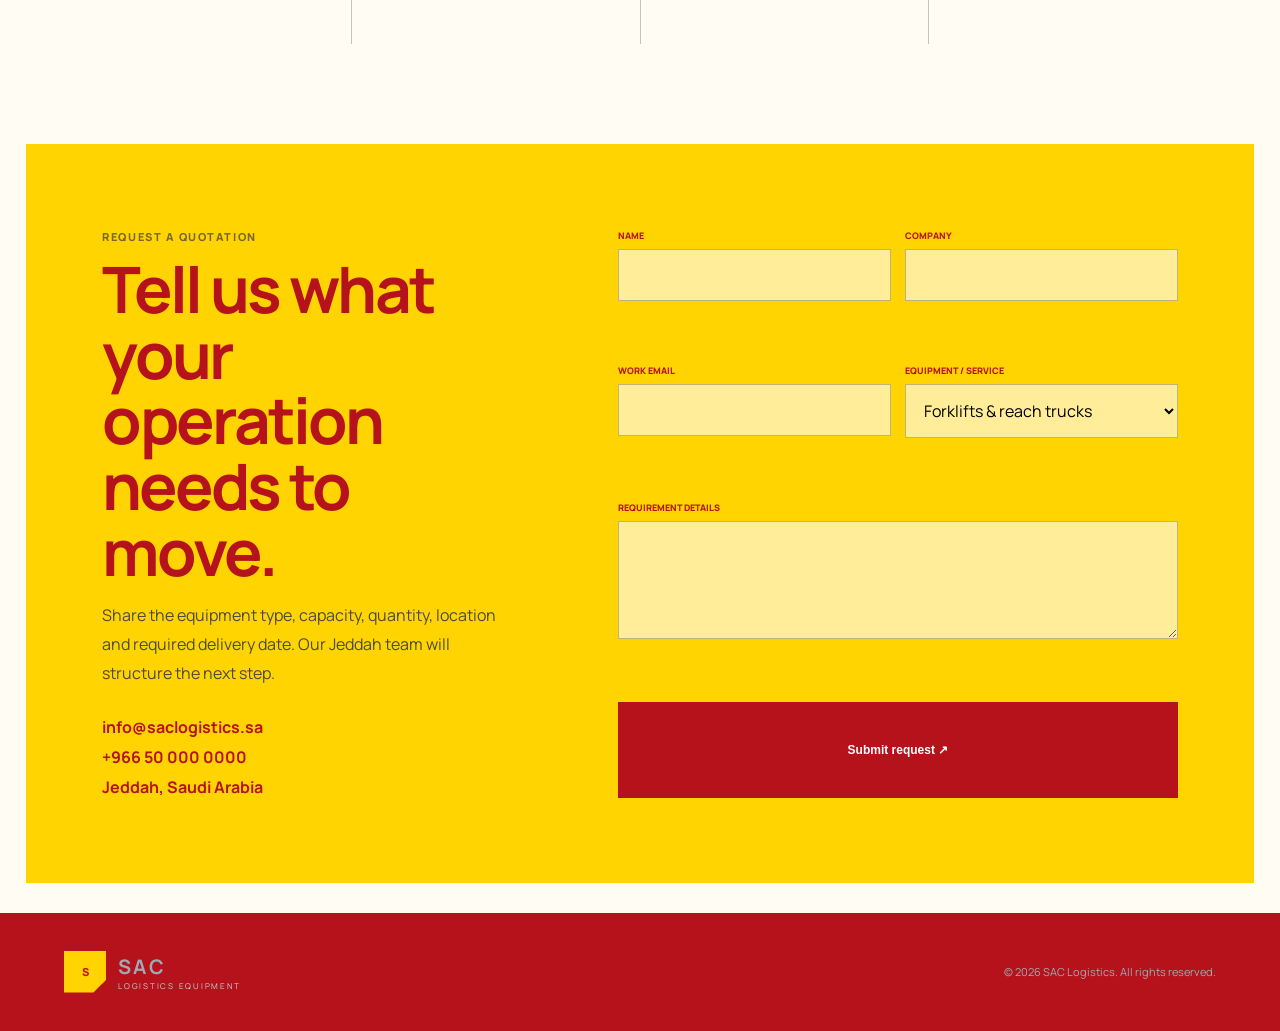
==== commit 27786a61: "Load logistics themes v4 without stale cache" ====
--- a/index.html
+++ b/index.html
@@ -1 +1 @@
-<!doctype html><html lang="en" dir="ltr"><head><meta charset="utf-8"><meta name="viewport" content="width=device-width,initial-scale=1"><meta name="theme-color" content="#0b1b2b"><meta name="description" content="SAC Logistics supplies forklifts, warehouse systems and material handling equipment across Saudi Arabia."><title>SAC Logistics | Material Handling & Warehouse Equipment</title><link rel="preconnect" href="https://fonts.googleapis.com"><link rel="preconnect" href="https://fonts.gstatic.com" crossorigin><link href="https://fonts.googleapis.com/css2?family=IBM+Plex+Sans+Arabic:wght@400;500;600;700&family=Manrope:wght@400;600;700;800&display=swap" rel="stylesheet"><link rel="stylesheet" href="style.css"><link rel="stylesheet" href="themes.css"><script src="theme-loader.js"></script></head><body><header class="top"><a class="brand" href="#top"><span class="brandMark">S</span><span><b>SAC</b><small>LOGISTICS EQUIPMENT</small></span></a><nav class="nav"><a href="#equipment" data-t="nav1">Equipment</a><a href="#services" data-t="nav2">Services</a><a href="#industries" data-t="nav3">Industries</a><a href="#about" data-t="nav4">About</a></nav><div class="actions"><button class="lang" id="lang">AR</button><a class="ctaTop" href="#contact" data-t="quote">Request a quote</a><button class="menu" id="open">☰</button></div></header><main id="top"><section class="hero"><video class="heroMedia" autoplay muted loop playsinline poster="https://images.pexels.com/photos/4483610/pexels-photo-4483610.jpeg?auto=compress&cs=tinysrgb&w=2000"><source src="https://videos.pexels.com/video-files/10472330/10472330-hd_1920_1080_25fps.mp4" type="video/mp4"></video><div class="heroContent"><div class="eyebrow" data-t="eye">Jeddah-based equipment partner</div><h1 data-t="hero">Forklifts, warehouse systems and support that keep Saudi operations moving.</h1><p data-t="heroP">SAC Logistics supplies material handling equipment, warehouse infrastructure, rental fleets, spare parts and maintenance for warehouses, factories, logistics centres and project sites across the Kingdom.</p><div class="heroBtns"><a class="btn yellow" href="#contact" data-t="plan">Request equipment plan ↗</a><a class="btn outline" href="#equipment" data-t="explore">Explore equipment</a></div></div><div class="heroBadge"><small data-t="badgeS">MATERIAL HANDLING</small><strong data-t="badgeB">Built for uptime</strong></div></section><div class="ticker"><div class="tickerTrack"><div class="tickerGroup"><span data-t="s1">Forklifts</span><span data-t="s2">Reach trucks</span><span data-t="s3">Pallet trucks</span><span data-t="s4">Warehouse racking</span><span data-t="s5">Dock equipment</span><span data-t="s6">Rental & maintenance</span></div><div class="tickerGroup" aria-hidden="true"><span data-t="s1">Forklifts</span><span data-t="s2">Reach trucks</span><span data-t="s3">Pallet trucks</span><span data-t="s4">Warehouse racking</span><span data-t="s5">Dock equipment</span><span data-t="s6">Rental & maintenance</span></div></div></div><section class="section" id="equipment"><div class="headBlock reveal"><div><div class="kicker" data-t="k1">Equipment categories</div><h2 data-t="eqTitle">Real equipment for real warehouse work.</h2></div><p data-t="eqLead">We recommend equipment based on load, aisle width, lift height, operating hours, floor condition, energy source and maintenance access—not on catalogue availability.</p></div><div class="equipment"><article class="equip reveal"><img src="https://images.pexels.com/photos/4481326/pexels-photo-4481326.jpeg?auto=compress&cs=tinysrgb&w=1200" alt="Forklift in warehouse"><div class="equipBody"><span class="equipNo">01</span><h3 data-t="e1">Forklifts & reach trucks</h3><p data-t="e1p">Electric and IC forklifts, reach trucks, VNA trucks and counterbalance units.</p><span class="tag" data-t="tag1">PURCHASE / RENTAL</span></div></article><article class="equip reveal"><img src="https://images.pexels.com/photos/4483610/pexels-photo-4483610.jpeg?auto=compress&cs=tinysrgb&w=1200" alt="Warehouse material handling"><div class="equipBody"><span class="equipNo">02</span><h3 data-t="e2">Pallet & order handling</h3><p data-t="e2p">Pallet trucks, stackers, order pickers, tow tractors and mobile carts.</p><span class="tag" data-t="tag2">WAREHOUSE OPERATIONS</span></div></article><article class="equip reveal"><img src="https://images.pexels.com/photos/1267338/pexels-photo-1267338.jpeg?auto=compress&cs=tinysrgb&w=1200" alt="Warehouse racking"><div class="equipBody"><span class="equipNo">03</span><h3 data-t="e3">Racking & storage systems</h3><p data-t="e3p">Selective, drive-in, long-span, mezzanine and safety protection systems.</p><span class="tag" data-t="tag3">DESIGN & INSTALLATION</span></div></article><article class="equip reveal"><img src="https://images.pexels.com/photos/2199293/pexels-photo-2199293.jpeg?auto=compress&cs=tinysrgb&w=1200" alt="Truck loading dock"><div class="equipBody"><span class="equipNo">04</span><h3 data-t="e4">Dock & yard equipment</h3><p data-t="e4p">Dock levellers, ramps, industrial doors, barriers and loading platforms.</p><span class="tag" data-t="tag4">LOADING SOLUTIONS</span></div></article></div></section><section class="section dark" id="services"><div class="split"><div class="photoStack reveal"><img class="mainPic" src="https://images.pexels.com/photos/4481259/pexels-photo-4481259.jpeg?auto=compress&cs=tinysrgb&w=1400" alt="Warehouse equipment"><img class="smallPic" src="https://images.pexels.com/photos/4487360/pexels-photo-4487360.jpeg?auto=compress&cs=tinysrgb&w=900" alt="Forklift service"></div><div class="reveal"><div class="kicker" data-t="k2">Complete equipment lifecycle</div><h2 data-t="servTitle">Supply is only the beginning.</h2><p data-t="servP">SAC coordinates the full equipment lifecycle so your team has one accountable local partner from selection through operation.</p><div class="checklist"><div class="check"><b>01</b><span data-t="c1">Site survey and equipment specification</span></div><div class="check"><b>02</b><span data-t="c2">Commercial sourcing and delivery coordination</span></div><div class="check"><b>03</b><span data-t="c3">Commissioning, operator handover and safety checks</span></div><div class="check"><b>04</b><span data-t="c4">Preventive maintenance, spare parts and fleet reviews</span></div></div></div></div></section><section class="section fleet"><div class="headBlock reveal"><div><div class="kicker" data-t="k3">Flexible commercial models</div><h2 data-t="fleetTitle">Buy, rent or build a managed fleet.</h2></div><p data-t="fleetP">Choose the commercial model that protects cash flow and uptime—from one machine to a multi-site fleet.</p></div><div class="fleetGrid"><div class="fleetHero reveal"><img src="https://images.pexels.com/photos/4484151/pexels-photo-4484151.jpeg?auto=compress&cs=tinysrgb&w=1600" alt="Forklift fleet"><div><h3 data-t="fleetHero">Equipment matched to your duty cycle.</h3></div></div><div class="miniGrid"><div class="mini reveal"><strong>01</strong><h3 data-t="m1">Direct purchase</h3><p data-t="m1p">For core assets with stable utilisation and long-term ownership value.</p></div><div class="mini reveal"><strong>02</strong><h3 data-t="m2">Short & long rental</h3><p data-t="m2p">For projects, peaks, temporary operations and fast mobilisation.</p></div><div class="mini reveal"><strong>03</strong><h3 data-t="m3">Maintenance contracts</h3><p data-t="m3p">Planned service, inspections, parts planning and response support.</p></div><div class="mini reveal"><strong>04</strong><h3 data-t="m4">Fleet optimisation</h3><p data-t="m4p">Utilisation reviews, replacement planning and equipment standardisation.</p></div></div></div></section><section class="section" id="industries"><div class="headBlock reveal"><div><div class="kicker" data-t="k4">Sectors we serve</div><h2 data-t="indTitle">Built around Saudi operating conditions.</h2></div><p data-t="indP">Heat, dust, long shifts, project mobilisation and spare-parts availability are considered from day one.</p></div><div class="industries"><div class="industry reveal"><i>▦</i><h3 data-t="i1">Warehousing & 3PL</h3><p data-t="i1p">High-throughput pallet movement and storage.</p></div><div class="industry reveal"><i>◫</i><h3 data-t="i2">Retail & e-commerce</h3><p data-t="i2p">Fast fulfilment and seasonal peaks.</p></div><div class="industry reveal"><i>❄</i><h3 data-t="i3">Food & cold chain</h3><p data-t="i3p">Cold-store and hygienic handling equipment.</p></div><div class="industry reveal"><i>⚙</i><h3 data-t="i4">Industry & factories</h3><p data-t="i4p">Heavy loads and continuous-duty operations.</p></div><div class="industry reveal"><i>▰</i><h3 data-t="i5">Projects & construction</h3><p data-t="i5p">Temporary fleets and changing site needs.</p></div></div></section><section class="section" id="about"><div class="headBlock reveal"><div><div class="kicker" data-t="k5">How SAC works</div><h2 data-t="procTitle">A practical path from need to operation.</h2></div></div><div class="process"><div class="step reveal"><span>01</span><h3 data-t="p1">Survey the site</h3><p data-t="p1p">Loads, aisles, lift heights, shifts, floors and operating conditions.</p></div><div class="step reveal"><span>02</span><h3 data-t="p2">Select the right equipment</h3><p data-t="p2p">Capacity, energy, attachments, commercial model and support plan.</p></div><div class="step reveal"><span>03</span><h3 data-t="p3">Deliver and commission</h3><p data-t="p3p">Logistics, inspection, commissioning and operator handover.</p></div><div class="step reveal"><span>04</span><h3 data-t="p4">Keep it running</h3><p data-t="p4p">Maintenance, parts, inspections and fleet performance reviews.</p></div></div></section><section class="contact" id="contact"><div class="reveal"><div class="kicker" data-t="k6">Request a quotation</div><h2 data-t="contactT">Tell us what your operation needs to move.</h2><p data-t="contactP">Share the equipment type, capacity, quantity, location and required delivery date. Our Jeddah team will structure the next step.</p><div class="details"><a href="mailto:info@saclogistics.sa">info@saclogistics.sa</a><a href="tel:+966500000000">+966 50 000 0000</a><span data-t="jeddah">Jeddah, Saudi Arabia</span></div></div><form class="form reveal" id="form"><label><span data-t="name">Name</span><input required name="name"></label><label><span data-t="company">Company</span><input required name="company"></label><label><span data-t="email">Work email</span><input required type="email" name="email"></label><label><span data-t="service">Equipment / service</span><select name="service"><option data-t="o1">Forklifts & reach trucks</option><option data-t="o2">Warehouse systems</option><option data-t="o3">Rental fleet</option><option data-t="o4">Maintenance & spare parts</option></select></label><label class="full"><span data-t="details">Requirement details</span><textarea rows="4" name="details"></textarea></label><button class="btn submit full" type="submit" data-t="submit">Submit request ↗</button></form></section></main><footer class="footer"><a class="brand" href="#top"><span class="brandMark">S</span><span><b>SAC</b><small>LOGISTICS EQUIPMENT</small></span></a><span>© 2026 SAC Logistics. <span data-t="rights">All rights reserved.</span></span></footer><div class="mobile" id="mobile"><button id="close">×</button><a href="#equipment" data-t="nav1">Equipment</a><a href="#services" data-t="nav2">Services</a><a href="#industries" data-t="nav3">Industries</a><a href="#about" data-t="nav4">About</a><a href="#contact" data-t="quote">Request a quote</a></div><script src="app.js"></script></body></html>+<!doctype html><html lang="en" dir="ltr"><head><meta charset="utf-8"><meta name="viewport" content="width=device-width,initial-scale=1"><meta name="theme-color" content="#0b1b2b"><meta name="description" content="SAC Logistics supplies forklifts, warehouse systems and material handling equipment across Saudi Arabia."><title>SAC Logistics | Material Handling & Warehouse Equipment</title><link rel="preconnect" href="https://fonts.googleapis.com"><link rel="preconnect" href="https://fonts.gstatic.com" crossorigin><link href="https://fonts.googleapis.com/css2?family=IBM+Plex+Sans+Arabic:wght@400;500;600;700&family=Manrope:wght@400;600;700;800&display=swap" rel="stylesheet"><link rel="stylesheet" href="style.css"><link rel="stylesheet" href="themes.css"><script src="theme-loader.js?v=4"></script></head><body><header class="top"><a class="brand" href="#top"><span class="brandMark">S</span><span><b>SAC</b><small>LOGISTICS EQUIPMENT</small></span></a><nav class="nav"><a href="#equipment" data-t="nav1">Equipment</a><a href="#services" data-t="nav2">Services</a><a href="#industries" data-t="nav3">Industries</a><a href="#about" data-t="nav4">About</a></nav><div class="actions"><button class="lang" id="lang">AR</button><a class="ctaTop" href="#contact" data-t="quote">Request a quote</a><button class="menu" id="open">☰</button></div></header><main id="top"><section class="hero"><video class="heroMedia" autoplay muted loop playsinline poster="https://images.pexels.com/photos/4483610/pexels-photo-4483610.jpeg?auto=compress&cs=tinysrgb&w=2000"><source src="https://videos.pexels.com/video-files/10472330/10472330-hd_1920_1080_25fps.mp4" type="video/mp4"></video><div class="heroContent"><div class="eyebrow" data-t="eye">Jeddah-based equipment partner</div><h1 data-t="hero">Forklifts, warehouse systems and support that keep Saudi operations moving.</h1><p data-t="heroP">SAC Logistics supplies material handling equipment, warehouse infrastructure, rental fleets, spare parts and maintenance for warehouses, factories, logistics centres and project sites across the Kingdom.</p><div class="heroBtns"><a class="btn yellow" href="#contact" data-t="plan">Request equipment plan ↗</a><a class="btn outline" href="#equipment" data-t="explore">Explore equipment</a></div></div><div class="heroBadge"><small data-t="badgeS">MATERIAL HANDLING</small><strong data-t="badgeB">Built for uptime</strong></div></section><div class="ticker"><div class="tickerTrack"><div class="tickerGroup"><span data-t="s1">Forklifts</span><span data-t="s2">Reach trucks</span><span data-t="s3">Pallet trucks</span><span data-t="s4">Warehouse racking</span><span data-t="s5">Dock equipment</span><span data-t="s6">Rental & maintenance</span></div><div class="tickerGroup" aria-hidden="true"><span data-t="s1">Forklifts</span><span data-t="s2">Reach trucks</span><span data-t="s3">Pallet trucks</span><span data-t="s4">Warehouse racking</span><span data-t="s5">Dock equipment</span><span data-t="s6">Rental & maintenance</span></div></div></div><section class="section" id="equipment"><div class="headBlock reveal"><div><div class="kicker" data-t="k1">Equipment categories</div><h2 data-t="eqTitle">Real equipment for real warehouse work.</h2></div><p data-t="eqLead">We recommend equipment based on load, aisle width, lift height, operating hours, floor condition, energy source and maintenance access—not on catalogue availability.</p></div><div class="equipment"><article class="equip reveal"><img src="https://images.pexels.com/photos/4481326/pexels-photo-4481326.jpeg?auto=compress&cs=tinysrgb&w=1200" alt="Forklift in warehouse"><div class="equipBody"><span class="equipNo">01</span><h3 data-t="e1">Forklifts & reach trucks</h3><p data-t="e1p">Electric and IC forklifts, reach trucks, VNA trucks and counterbalance units.</p><span class="tag" data-t="tag1">PURCHASE / RENTAL</span></div></article><article class="equip reveal"><img src="https://images.pexels.com/photos/4483610/pexels-photo-4483610.jpeg?auto=compress&cs=tinysrgb&w=1200" alt="Warehouse material handling"><div class="equipBody"><span class="equipNo">02</span><h3 data-t="e2">Pallet & order handling</h3><p data-t="e2p">Pallet trucks, stackers, order pickers, tow tractors and mobile carts.</p><span class="tag" data-t="tag2">WAREHOUSE OPERATIONS</span></div></article><article class="equip reveal"><img src="https://images.pexels.com/photos/1267338/pexels-photo-1267338.jpeg?auto=compress&cs=tinysrgb&w=1200" alt="Warehouse racking"><div class="equipBody"><span class="equipNo">03</span><h3 data-t="e3">Racking & storage systems</h3><p data-t="e3p">Selective, drive-in, long-span, mezzanine and safety protection systems.</p><span class="tag" data-t="tag3">DESIGN & INSTALLATION</span></div></article><article class="equip reveal"><img src="https://images.pexels.com/photos/2199293/pexels-photo-2199293.jpeg?auto=compress&cs=tinysrgb&w=1200" alt="Truck loading dock"><div class="equipBody"><span class="equipNo">04</span><h3 data-t="e4">Dock & yard equipment</h3><p data-t="e4p">Dock levellers, ramps, industrial doors, barriers and loading platforms.</p><span class="tag" data-t="tag4">LOADING SOLUTIONS</span></div></article></div></section><section class="section dark" id="services"><div class="split"><div class="photoStack reveal"><img class="mainPic" src="https://images.pexels.com/photos/4481259/pexels-photo-4481259.jpeg?auto=compress&cs=tinysrgb&w=1400" alt="Warehouse equipment"><img class="smallPic" src="https://images.pexels.com/photos/4487360/pexels-photo-4487360.jpeg?auto=compress&cs=tinysrgb&w=900" alt="Forklift service"></div><div class="reveal"><div class="kicker" data-t="k2">Complete equipment lifecycle</div><h2 data-t="servTitle">Supply is only the beginning.</h2><p data-t="servP">SAC coordinates the full equipment lifecycle so your team has one accountable local partner from selection through operation.</p><div class="checklist"><div class="check"><b>01</b><span data-t="c1">Site survey and equipment specification</span></div><div class="check"><b>02</b><span data-t="c2">Commercial sourcing and delivery coordination</span></div><div class="check"><b>03</b><span data-t="c3">Commissioning, operator handover and safety checks</span></div><div class="check"><b>04</b><span data-t="c4">Preventive maintenance, spare parts and fleet reviews</span></div></div></div></div></section><section class="section fleet"><div class="headBlock reveal"><div><div class="kicker" data-t="k3">Flexible commercial models</div><h2 data-t="fleetTitle">Buy, rent or build a managed fleet.</h2></div><p data-t="fleetP">Choose the commercial model that protects cash flow and uptime—from one machine to a multi-site fleet.</p></div><div class="fleetGrid"><div class="fleetHero reveal"><img src="https://images.pexels.com/photos/4484151/pexels-photo-4484151.jpeg?auto=compress&cs=tinysrgb&w=1600" alt="Forklift fleet"><div><h3 data-t="fleetHero">Equipment matched to your duty cycle.</h3></div></div><div class="miniGrid"><div class="mini reveal"><strong>01</strong><h3 data-t="m1">Direct purchase</h3><p data-t="m1p">For core assets with stable utilisation and long-term ownership value.</p></div><div class="mini reveal"><strong>02</strong><h3 data-t="m2">Short & long rental</h3><p data-t="m2p">For projects, peaks, temporary operations and fast mobilisation.</p></div><div class="mini reveal"><strong>03</strong><h3 data-t="m3">Maintenance contracts</h3><p data-t="m3p">Planned service, inspections, parts planning and response support.</p></div><div class="mini reveal"><strong>04</strong><h3 data-t="m4">Fleet optimisation</h3><p data-t="m4p">Utilisation reviews, replacement planning and equipment standardisation.</p></div></div></div></section><section class="section" id="industries"><div class="headBlock reveal"><div><div class="kicker" data-t="k4">Sectors we serve</div><h2 data-t="indTitle">Built around Saudi operating conditions.</h2></div><p data-t="indP">Heat, dust, long shifts, project mobilisation and spare-parts availability are considered from day one.</p></div><div class="industries"><div class="industry reveal"><i>▦</i><h3 data-t="i1">Warehousing & 3PL</h3><p data-t="i1p">High-throughput pallet movement and storage.</p></div><div class="industry reveal"><i>◫</i><h3 data-t="i2">Retail & e-commerce</h3><p data-t="i2p">Fast fulfilment and seasonal peaks.</p></div><div class="industry reveal"><i>❄</i><h3 data-t="i3">Food & cold chain</h3><p data-t="i3p">Cold-store and hygienic handling equipment.</p></div><div class="industry reveal"><i>⚙</i><h3 data-t="i4">Industry & factories</h3><p data-t="i4p">Heavy loads and continuous-duty operations.</p></div><div class="industry reveal"><i>▰</i><h3 data-t="i5">Projects & construction</h3><p data-t="i5p">Temporary fleets and changing site needs.</p></div></div></section><section class="section" id="about"><div class="headBlock reveal"><div><div class="kicker" data-t="k5">How SAC works</div><h2 data-t="procTitle">A practical path from need to operation.</h2></div></div><div class="process"><div class="step reveal"><span>01</span><h3 data-t="p1">Survey the site</h3><p data-t="p1p">Loads, aisles, lift heights, shifts, floors and operating conditions.</p></div><div class="step reveal"><span>02</span><h3 data-t="p2">Select the right equipment</h3><p data-t="p2p">Capacity, energy, attachments, commercial model and support plan.</p></div><div class="step reveal"><span>03</span><h3 data-t="p3">Deliver and commission</h3><p data-t="p3p">Logistics, inspection, commissioning and operator handover.</p></div><div class="step reveal"><span>04</span><h3 data-t="p4">Keep it running</h3><p data-t="p4p">Maintenance, parts, inspections and fleet performance reviews.</p></div></div></section><section class="contact" id="contact"><div class="reveal"><div class="kicker" data-t="k6">Request a quotation</div><h2 data-t="contactT">Tell us what your operation needs to move.</h2><p data-t="contactP">Share the equipment type, capacity, quantity, location and required delivery date. Our Jeddah team will structure the next step.</p><div class="details"><a href="mailto:info@saclogistics.sa">info@saclogistics.sa</a><a href="tel:+966500000000">+966 50 000 0000</a><span data-t="jeddah">Jeddah, Saudi Arabia</span></div></div><form class="form reveal" id="form"><label><span data-t="name">Name</span><input required name="name"></label><label><span data-t="company">Company</span><input required name="company"></label><label><span data-t="email">Work email</span><input required type="email" name="email"></label><label><span data-t="service">Equipment / service</span><select name="service"><option data-t="o1">Forklifts & reach trucks</option><option data-t="o2">Warehouse systems</option><option data-t="o3">Rental fleet</option><option data-t="o4">Maintenance & spare parts</option></select></label><label class="full"><span data-t="details">Requirement details</span><textarea rows="4" name="details"></textarea></label><button class="btn submit full" type="submit" data-t="submit">Submit request ↗</button></form></section></main><footer class="footer"><a class="brand" href="#top"><span class="brandMark">S</span><span><b>SAC</b><small>LOGISTICS EQUIPMENT</small></span></a><span>© 2026 SAC Logistics. <span data-t="rights">All rights reserved.</span></span></footer><div class="mobile" id="mobile"><button id="close">×</button><a href="#equipment" data-t="nav1">Equipment</a><a href="#services" data-t="nav2">Services</a><a href="#industries" data-t="nav3">Industries</a><a href="#about" data-t="nav4">About</a><a href="#contact" data-t="quote">Request a quote</a></div><script src="app.js"></script></body></html>
--- a/themes.css
+++ b/themes.css
@@ -1 +1 @@
-:root,[data-theme=industrial]{--navy:#0b1b2b;--navy2:#132a40;--yellow:#f5c400;--paper:#f4f1e9;--ink:#10202f;--muted:#66727c;--line:#d8d4c9;--r:0;--shade:#081522e8}[data-theme=saudi]{--navy:#06382c;--navy2:#0d5945;--yellow:#d9b96e;--paper:#f7f4ea;--ink:#10352c;--muted:#61756e;--line:#d2dbd5;--r:14px;--shade:#042d25e8}[data-theme=port]{--navy:#082d4a;--navy2:#0f527b;--yellow:#20b8ce;--paper:#eef5f7;--ink:#0a3047;--muted:#587481;--line:#cadde3;--r:4px;--shade:#062943e8}[data-theme=desert]{--navy:#3b261a;--navy2:#765037;--yellow:#d49753;--paper:#f4eadc;--ink:#37261c;--muted:#7a685b;--line:#ddcbb7;--r:18px;--shade:#342116e8}[data-theme=steel]{--navy:#242c32;--navy2:#46535c;--yellow:#aebbc3;--paper:#eef0f1;--ink:#202a30;--muted:#647077;--line:#ccd1d4;--r:2px;--shade:#1d2429ea}[data-theme=safety]{--navy:#171d22;--navy2:#303942;--yellow:#ff6b00;--paper:#f3f1ed;--ink:#1c242a;--muted:#6b7277;--line:#d7d3cc;--r:8px;--shade:#12171be8}[data-theme=cold]{--navy:#07304a;--navy2:#0b6684;--yellow:#a9ecf2;--paper:#edf8fa;--ink:#0b3448;--muted:#5d7b87;--line:#c8e3e8;--r:20px;--shade:#052c44e8}[data-theme=cargo]{--navy:#251719;--navy2:#5b272b;--yellow:#d93c42;--paper:#f5eeee;--ink:#321c1f;--muted:#765f62;--line:#dfcfd0;--r:5px;--shade:#201315e8}[data-theme=luxury]{--navy:#090909;--navy2:#202020;--yellow:#c6a56b;--paper:#f3f0ea;--ink:#171512;--muted:#706b63;--line:#d6d0c6;--r:0;--shade:#050505ed}[data-theme=sand]{--navy:#50483d;--navy2:#756c5d;--yellow:#d8c291;--paper:#f1ede4;--ink:#403b33;--muted:#746f65;--line:#d5cec0;--r:26px;--shade:#464036e8}.hero:after{background:linear-gradient(90deg,var(--shade) 0%,color-mix(in srgb,var(--shade) 74%,transparent) 46%,transparent 100%),linear-gradient(0deg,var(--shade) 0%,transparent 52%)}.equip,.mini,.contact,.fleetHero,.photoStack img,.form input,.form select,.form textarea,.ctaTop,.btn,.brandMark{border-radius:var(--r)}.top.scrolled,.footer,.dark,.mobile{background:var(--navy)}.fleet{background:color-mix(in srgb,var(--yellow) 10%,var(--paper))}.equip:hover{box-shadow:0 18px 50px color-mix(in srgb,var(--navy) 14%,transparent)}+:root,[data-theme=industrial]{--navy:#0b1b2b;--navy2:#132a40;--yellow:#f4c400;--paper:#f3f0e8;--ink:#10202f;--muted:#68747d;--line:#d8d2c5;--r:0;--shade:#07131fe8;--badge-bg:#f4c400;--badge-fg:#0b1b2b;--badge-border:0;--badge-shadow:0 18px 40px #0004;--badge-radius:0;--badge-transform:none;--badge-width:220px}[data-theme=graphite]{--navy:#111315;--navy2:#252a2e;--yellow:#cfd4d8;--paper:#f4f5f6;--ink:#181b1e;--muted:#697178;--line:#d6dadd;--r:2px;--shade:#0a0b0dea;--badge-bg:#15181b;--badge-fg:#fff;--badge-border:1px solid #ffffff55;--badge-shadow:0 24px 60px #0008;--badge-radius:2px;--badge-transform:translateY(-8px);--badge-width:240px}[data-theme=royal]{--navy:#10233f;--navy2:#173e6c;--yellow:#d6b25e;--paper:#f5f2ea;--ink:#132944;--muted:#647080;--line:#d5d8dc;--r:14px;--shade:#0c1d35e8;--badge-bg:linear-gradient(135deg,#d6b25e,#f0d798);--badge-fg:#10233f;--badge-border:1px solid #ffffff77;--badge-shadow:0 20px 50px #07152d99;--badge-radius:14px;--badge-transform:rotate(-1deg);--badge-width:230px}[data-theme=emerald]{--navy:#07382d;--navy2:#0e5b49;--yellow:#b8d98a;--paper:#f3f6ef;--ink:#10372f;--muted:#61736d;--line:#d0dbd3;--r:18px;--shade:#052f26e9;--badge-bg:#f7fff0;--badge-fg:#07382d;--badge-border:2px solid #b8d98a;--badge-shadow:0 20px 45px #082b2070;--badge-radius:18px;--badge-transform:none;--badge-width:238px}[data-theme=oxide]{--navy:#2d211c;--navy2:#613b2b;--yellow:#c86c3b;--paper:#f5eee9;--ink:#35231b;--muted:#765f54;--line:#decfc6;--r:8px;--shade:#291c17e8;--badge-bg:#c86c3b;--badge-fg:#fff;--badge-border:1px solid #ffd2b8;--badge-shadow:10px 10px 0 #2d211c;--badge-radius:8px;--badge-transform:translate(-8px,-8px);--badge-width:220px}[data-theme=polar]{--navy:#082f49;--navy2:#0b6c89;--yellow:#b8f1f3;--paper:#edf8fa;--ink:#0c3549;--muted:#5f7d88;--line:#c9e4e8;--r:24px;--shade:#062a42e8;--badge-bg:#dffcff;--badge-fg:#082f49;--badge-border:1px solid #8ddce4;--badge-shadow:0 16px 50px #0b5b6f55;--badge-radius:24px;--badge-transform:none;--badge-width:245px}[data-theme=crimson]{--navy:#281316;--navy2:#5f2027;--yellow:#e34a53;--paper:#f7eeee;--ink:#361c20;--muted:#7b6266;--line:#e2d0d2;--r:4px;--shade:#220f12ea;--badge-bg:#e34a53;--badge-fg:#fff;--badge-border:0;--badge-shadow:0 22px 55px #4c111b88;--badge-radius:4px;--badge-transform:skew(-4deg);--badge-width:232px}[data-theme=ivory]{--navy:#4a4439;--navy2:#716859;--yellow:#d8c89c;--paper:#f6f1e8;--ink:#3f3a32;--muted:#746e65;--line:#d9d1c4;--r:30px;--shade:#403a31e8;--badge-bg:#f6f1e8;--badge-fg:#4a4439;--badge-border:1px solid #d8c89c;--badge-shadow:0 18px 50px #5a4d3a44;--badge-radius:30px;--badge-transform:none;--badge-width:250px}[data-theme=night]{--navy:#050505;--navy2:#171717;--yellow:#c5a15a;--paper:#f2eee6;--ink:#171513;--muted:#726c63;--line:#d7d0c5;--r:0;--shade:#020202ef;--badge-bg:#050505cc;--badge-fg:#c5a15a;--badge-border:1px solid #c5a15a;--badge-shadow:0 0 0 8px #0006;--badge-radius:0;--badge-transform:none;--badge-width:245px}[data-theme=signal]{--navy:#161b20;--navy2:#2f373f;--yellow:#ff7a00;--paper:#f3f1ed;--ink:#1d252b;--muted:#697177;--line:#d7d2ca;--r:12px;--shade:#11161ae9;--badge-bg:#ff7a00;--badge-fg:#161b20;--badge-border:3px solid #161b20;--badge-shadow:12px 12px 0 #161b20;--badge-radius:12px;--badge-transform:translate(-8px,-8px);--badge-width:228px}.hero:after{background:linear-gradient(90deg,var(--shade) 0%,color-mix(in srgb,var(--shade) 72%,transparent) 46%,transparent 100%),linear-gradient(0deg,var(--shade),transparent 52%)}.heroBadge{background:var(--badge-bg)!important;color:var(--badge-fg)!important;border:var(--badge-border)!important;box-shadow:var(--badge-shadow)!important;border-radius:var(--badge-radius)!important;transform:var(--badge-transform)!important;width:var(--badge-width)!important}.heroBadge small,.heroBadge strong{color:inherit!important}.equip,.mini,.contact,.fleetHero,.photoStack img,.form input,.form select,.form textarea,.ctaTop,.btn,.brandMark{border-radius:var(--r)}.top.scrolled,.footer,.dark,.mobile{background:var(--navy)}.fleet{background:color-mix(in srgb,var(--yellow) 10%,var(--paper))}.equip:hover{box-shadow:0 18px 50px color-mix(in srgb,var(--navy) 14%,transparent)}
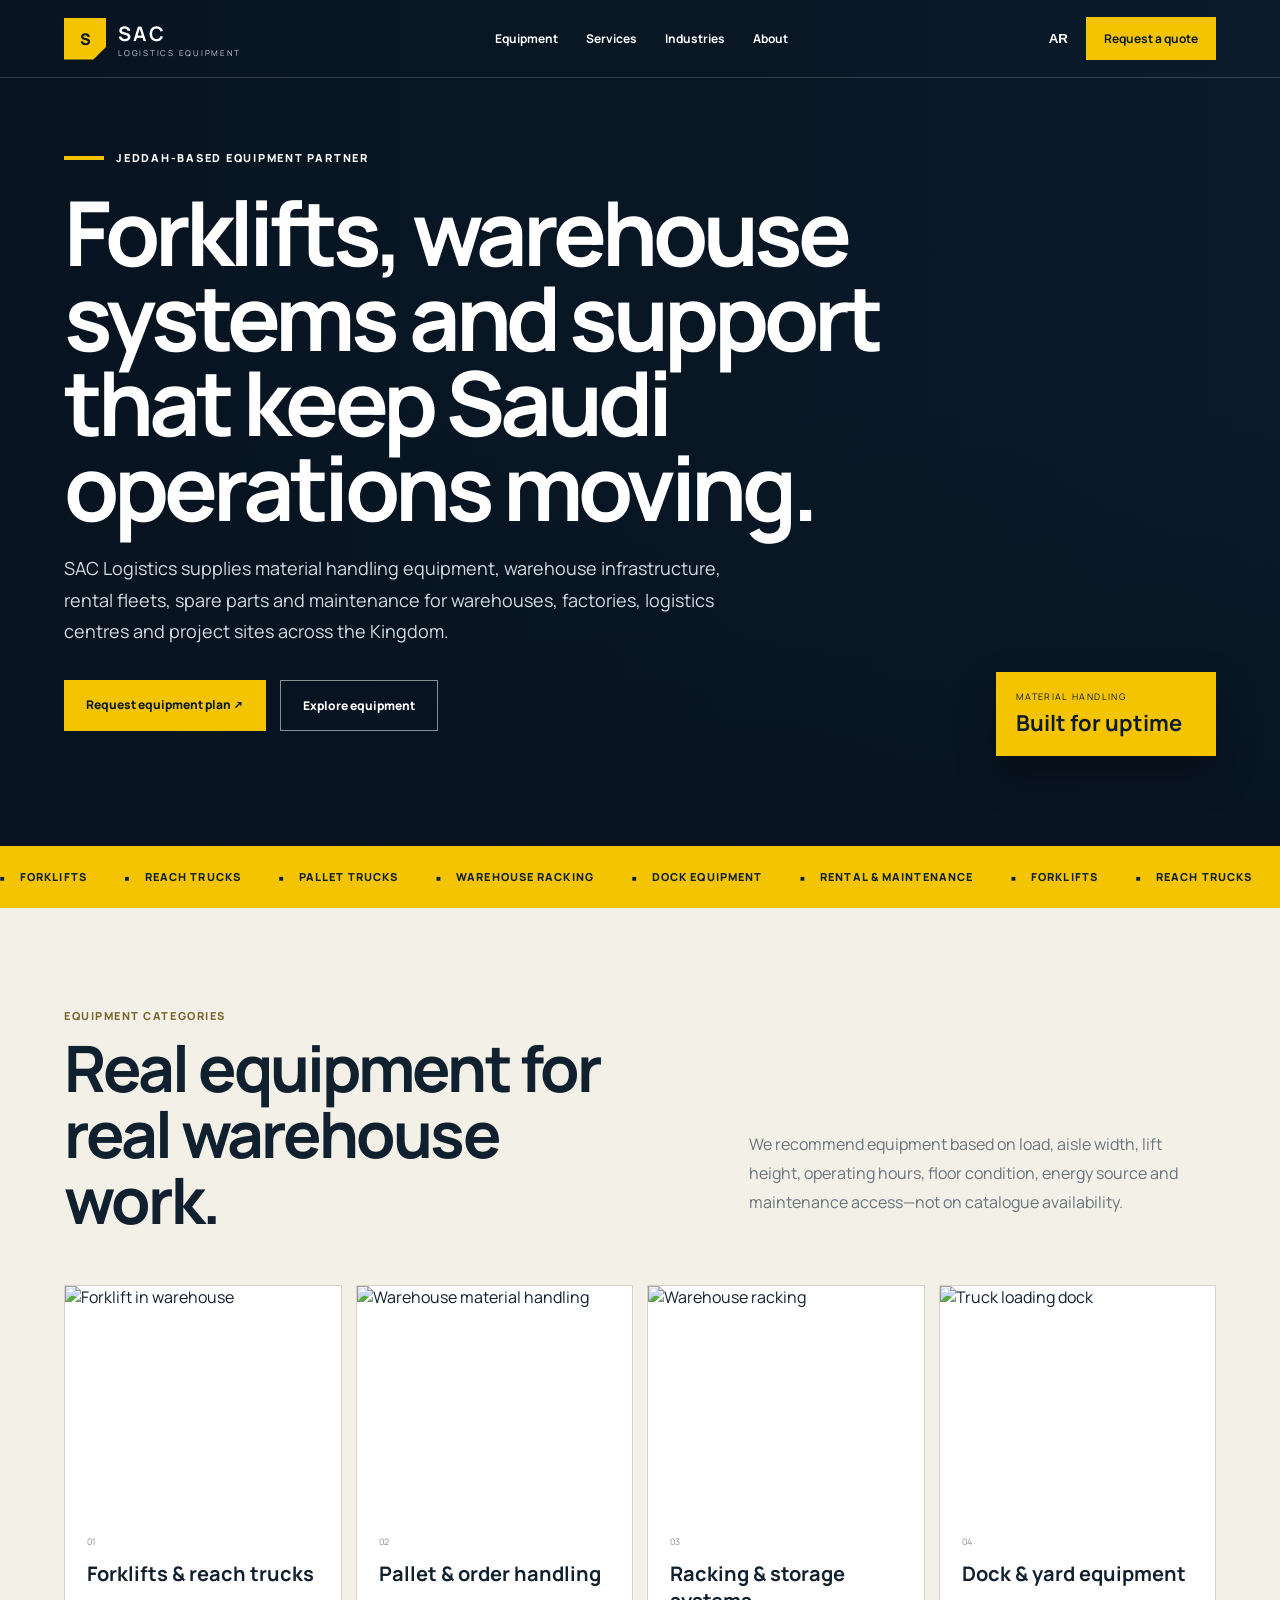
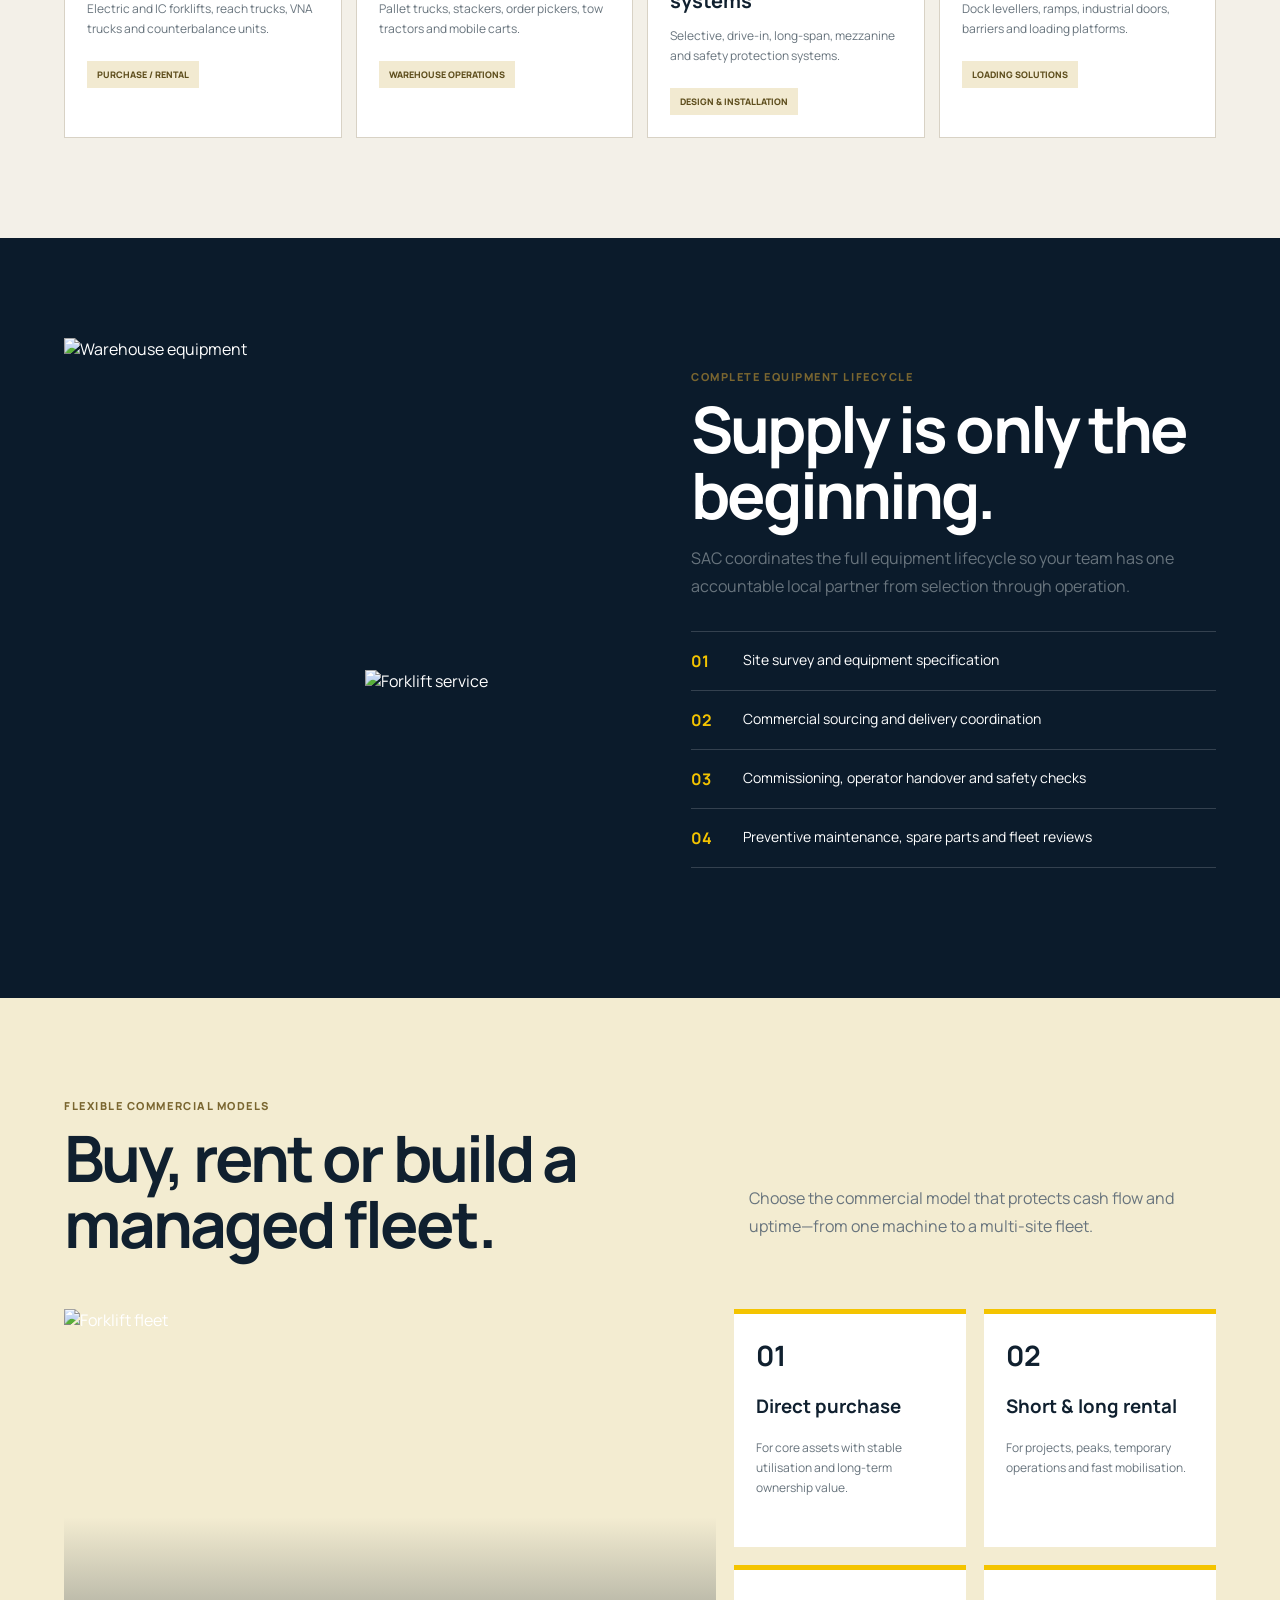
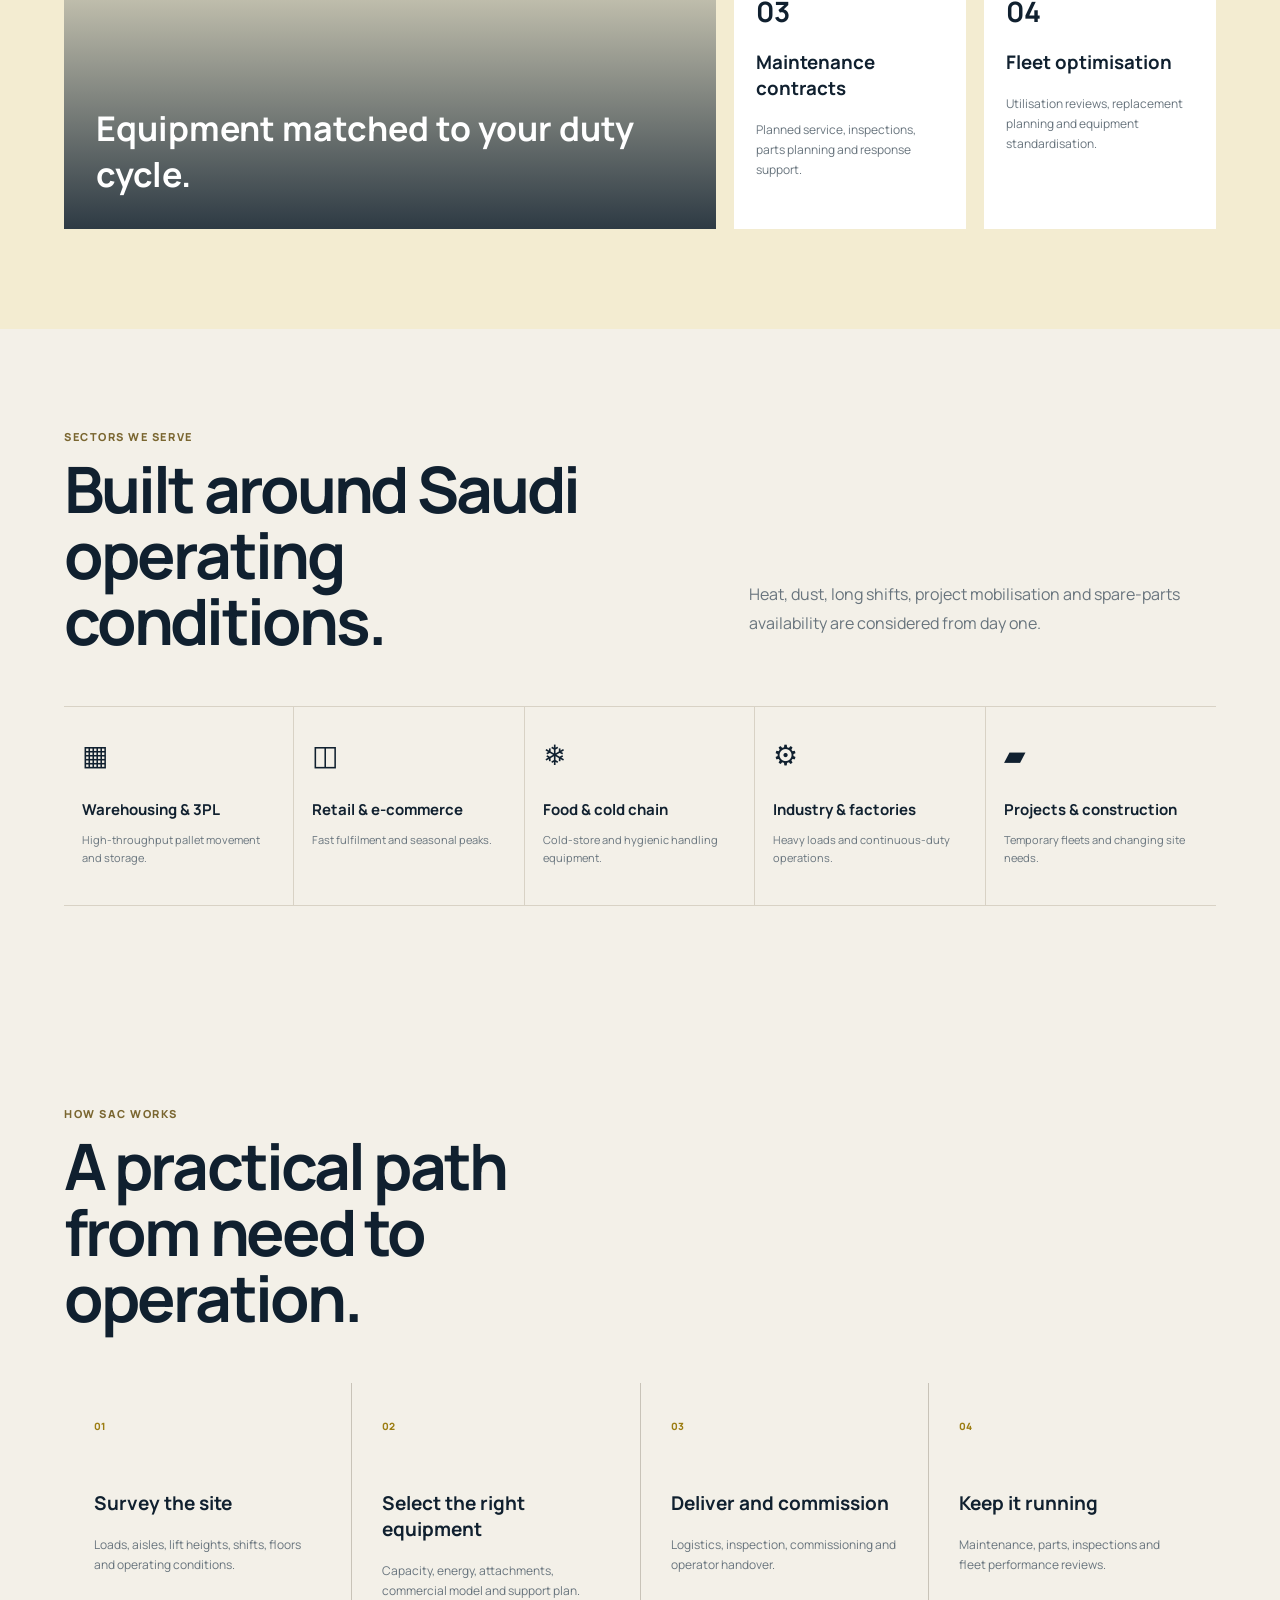
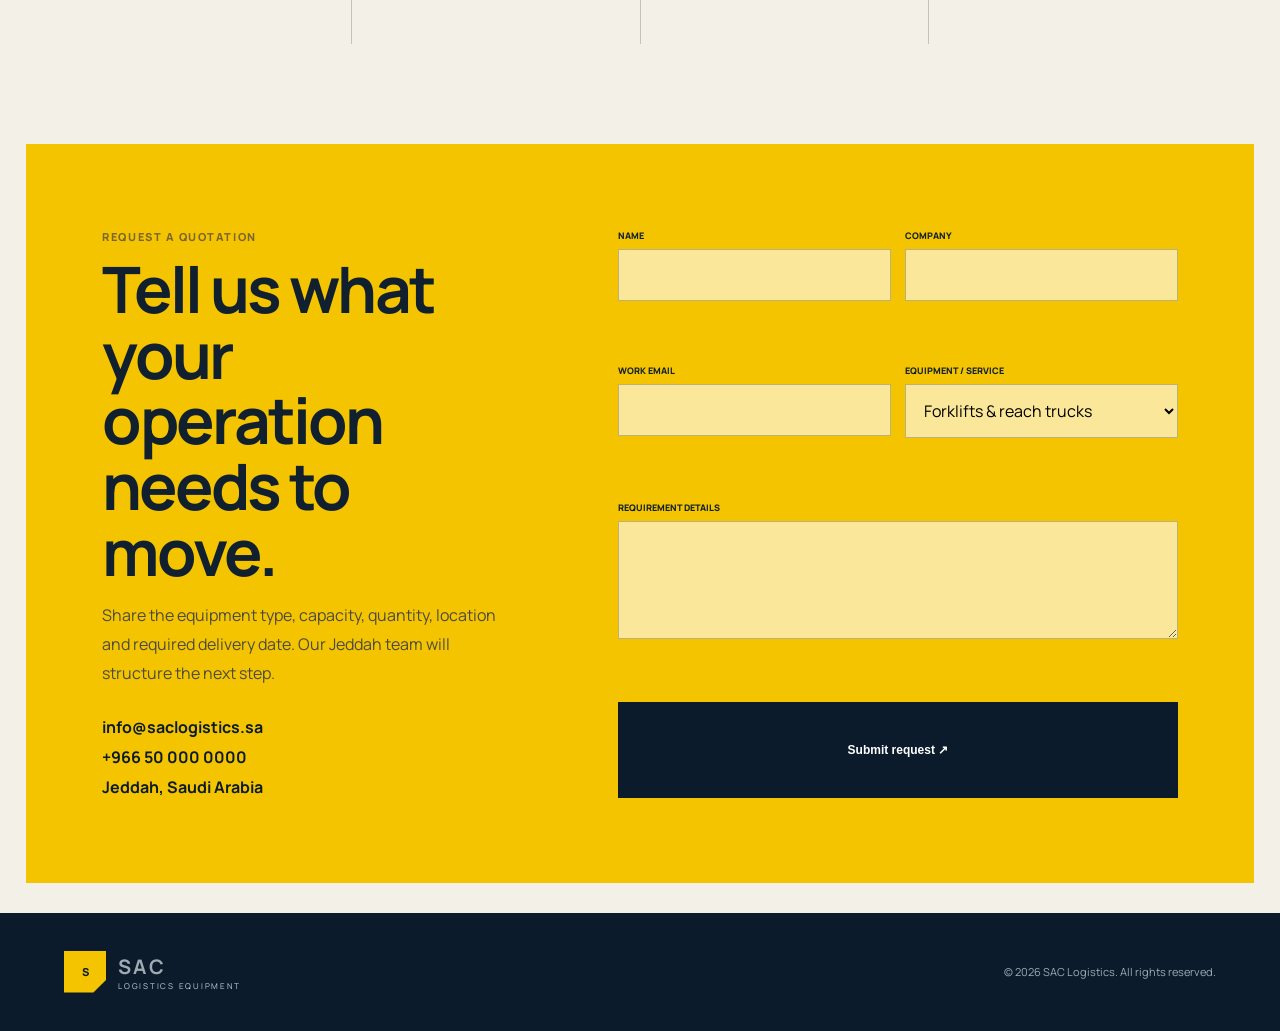
==== commit 687d0d4b: "Load forced hero badge theme fix" ====
--- a/index.html
+++ b/index.html
@@ -1 +1 @@
-<!doctype html><html lang="en" dir="ltr"><head><meta charset="utf-8"><meta name="viewport" content="width=device-width,initial-scale=1"><meta name="theme-color" content="#0b1b2b"><meta name="description" content="SAC Logistics supplies forklifts, warehouse systems and material handling equipment across Saudi Arabia."><title>SAC Logistics | Material Handling & Warehouse Equipment</title><link rel="preconnect" href="https://fonts.googleapis.com"><link rel="preconnect" href="https://fonts.gstatic.com" crossorigin><link href="https://fonts.googleapis.com/css2?family=IBM+Plex+Sans+Arabic:wght@400;500;600;700&family=Manrope:wght@400;600;700;800&display=swap" rel="stylesheet"><link rel="stylesheet" href="style.css"><link rel="stylesheet" href="themes.css"><script src="theme-loader.js?v=4"></script></head><body><header class="top"><a class="brand" href="#top"><span class="brandMark">S</span><span><b>SAC</b><small>LOGISTICS EQUIPMENT</small></span></a><nav class="nav"><a href="#equipment" data-t="nav1">Equipment</a><a href="#services" data-t="nav2">Services</a><a href="#industries" data-t="nav3">Industries</a><a href="#about" data-t="nav4">About</a></nav><div class="actions"><button class="lang" id="lang">AR</button><a class="ctaTop" href="#contact" data-t="quote">Request a quote</a><button class="menu" id="open">☰</button></div></header><main id="top"><section class="hero"><video class="heroMedia" autoplay muted loop playsinline poster="https://images.pexels.com/photos/4483610/pexels-photo-4483610.jpeg?auto=compress&cs=tinysrgb&w=2000"><source src="https://videos.pexels.com/video-files/10472330/10472330-hd_1920_1080_25fps.mp4" type="video/mp4"></video><div class="heroContent"><div class="eyebrow" data-t="eye">Jeddah-based equipment partner</div><h1 data-t="hero">Forklifts, warehouse systems and support that keep Saudi operations moving.</h1><p data-t="heroP">SAC Logistics supplies material handling equipment, warehouse infrastructure, rental fleets, spare parts and maintenance for warehouses, factories, logistics centres and project sites across the Kingdom.</p><div class="heroBtns"><a class="btn yellow" href="#contact" data-t="plan">Request equipment plan ↗</a><a class="btn outline" href="#equipment" data-t="explore">Explore equipment</a></div></div><div class="heroBadge"><small data-t="badgeS">MATERIAL HANDLING</small><strong data-t="badgeB">Built for uptime</strong></div></section><div class="ticker"><div class="tickerTrack"><div class="tickerGroup"><span data-t="s1">Forklifts</span><span data-t="s2">Reach trucks</span><span data-t="s3">Pallet trucks</span><span data-t="s4">Warehouse racking</span><span data-t="s5">Dock equipment</span><span data-t="s6">Rental & maintenance</span></div><div class="tickerGroup" aria-hidden="true"><span data-t="s1">Forklifts</span><span data-t="s2">Reach trucks</span><span data-t="s3">Pallet trucks</span><span data-t="s4">Warehouse racking</span><span data-t="s5">Dock equipment</span><span data-t="s6">Rental & maintenance</span></div></div></div><section class="section" id="equipment"><div class="headBlock reveal"><div><div class="kicker" data-t="k1">Equipment categories</div><h2 data-t="eqTitle">Real equipment for real warehouse work.</h2></div><p data-t="eqLead">We recommend equipment based on load, aisle width, lift height, operating hours, floor condition, energy source and maintenance access—not on catalogue availability.</p></div><div class="equipment"><article class="equip reveal"><img src="https://images.pexels.com/photos/4481326/pexels-photo-4481326.jpeg?auto=compress&cs=tinysrgb&w=1200" alt="Forklift in warehouse"><div class="equipBody"><span class="equipNo">01</span><h3 data-t="e1">Forklifts & reach trucks</h3><p data-t="e1p">Electric and IC forklifts, reach trucks, VNA trucks and counterbalance units.</p><span class="tag" data-t="tag1">PURCHASE / RENTAL</span></div></article><article class="equip reveal"><img src="https://images.pexels.com/photos/4483610/pexels-photo-4483610.jpeg?auto=compress&cs=tinysrgb&w=1200" alt="Warehouse material handling"><div class="equipBody"><span class="equipNo">02</span><h3 data-t="e2">Pallet & order handling</h3><p data-t="e2p">Pallet trucks, stackers, order pickers, tow tractors and mobile carts.</p><span class="tag" data-t="tag2">WAREHOUSE OPERATIONS</span></div></article><article class="equip reveal"><img src="https://images.pexels.com/photos/1267338/pexels-photo-1267338.jpeg?auto=compress&cs=tinysrgb&w=1200" alt="Warehouse racking"><div class="equipBody"><span class="equipNo">03</span><h3 data-t="e3">Racking & storage systems</h3><p data-t="e3p">Selective, drive-in, long-span, mezzanine and safety protection systems.</p><span class="tag" data-t="tag3">DESIGN & INSTALLATION</span></div></article><article class="equip reveal"><img src="https://images.pexels.com/photos/2199293/pexels-photo-2199293.jpeg?auto=compress&cs=tinysrgb&w=1200" alt="Truck loading dock"><div class="equipBody"><span class="equipNo">04</span><h3 data-t="e4">Dock & yard equipment</h3><p data-t="e4p">Dock levellers, ramps, industrial doors, barriers and loading platforms.</p><span class="tag" data-t="tag4">LOADING SOLUTIONS</span></div></article></div></section><section class="section dark" id="services"><div class="split"><div class="photoStack reveal"><img class="mainPic" src="https://images.pexels.com/photos/4481259/pexels-photo-4481259.jpeg?auto=compress&cs=tinysrgb&w=1400" alt="Warehouse equipment"><img class="smallPic" src="https://images.pexels.com/photos/4487360/pexels-photo-4487360.jpeg?auto=compress&cs=tinysrgb&w=900" alt="Forklift service"></div><div class="reveal"><div class="kicker" data-t="k2">Complete equipment lifecycle</div><h2 data-t="servTitle">Supply is only the beginning.</h2><p data-t="servP">SAC coordinates the full equipment lifecycle so your team has one accountable local partner from selection through operation.</p><div class="checklist"><div class="check"><b>01</b><span data-t="c1">Site survey and equipment specification</span></div><div class="check"><b>02</b><span data-t="c2">Commercial sourcing and delivery coordination</span></div><div class="check"><b>03</b><span data-t="c3">Commissioning, operator handover and safety checks</span></div><div class="check"><b>04</b><span data-t="c4">Preventive maintenance, spare parts and fleet reviews</span></div></div></div></div></section><section class="section fleet"><div class="headBlock reveal"><div><div class="kicker" data-t="k3">Flexible commercial models</div><h2 data-t="fleetTitle">Buy, rent or build a managed fleet.</h2></div><p data-t="fleetP">Choose the commercial model that protects cash flow and uptime—from one machine to a multi-site fleet.</p></div><div class="fleetGrid"><div class="fleetHero reveal"><img src="https://images.pexels.com/photos/4484151/pexels-photo-4484151.jpeg?auto=compress&cs=tinysrgb&w=1600" alt="Forklift fleet"><div><h3 data-t="fleetHero">Equipment matched to your duty cycle.</h3></div></div><div class="miniGrid"><div class="mini reveal"><strong>01</strong><h3 data-t="m1">Direct purchase</h3><p data-t="m1p">For core assets with stable utilisation and long-term ownership value.</p></div><div class="mini reveal"><strong>02</strong><h3 data-t="m2">Short & long rental</h3><p data-t="m2p">For projects, peaks, temporary operations and fast mobilisation.</p></div><div class="mini reveal"><strong>03</strong><h3 data-t="m3">Maintenance contracts</h3><p data-t="m3p">Planned service, inspections, parts planning and response support.</p></div><div class="mini reveal"><strong>04</strong><h3 data-t="m4">Fleet optimisation</h3><p data-t="m4p">Utilisation reviews, replacement planning and equipment standardisation.</p></div></div></div></section><section class="section" id="industries"><div class="headBlock reveal"><div><div class="kicker" data-t="k4">Sectors we serve</div><h2 data-t="indTitle">Built around Saudi operating conditions.</h2></div><p data-t="indP">Heat, dust, long shifts, project mobilisation and spare-parts availability are considered from day one.</p></div><div class="industries"><div class="industry reveal"><i>▦</i><h3 data-t="i1">Warehousing & 3PL</h3><p data-t="i1p">High-throughput pallet movement and storage.</p></div><div class="industry reveal"><i>◫</i><h3 data-t="i2">Retail & e-commerce</h3><p data-t="i2p">Fast fulfilment and seasonal peaks.</p></div><div class="industry reveal"><i>❄</i><h3 data-t="i3">Food & cold chain</h3><p data-t="i3p">Cold-store and hygienic handling equipment.</p></div><div class="industry reveal"><i>⚙</i><h3 data-t="i4">Industry & factories</h3><p data-t="i4p">Heavy loads and continuous-duty operations.</p></div><div class="industry reveal"><i>▰</i><h3 data-t="i5">Projects & construction</h3><p data-t="i5p">Temporary fleets and changing site needs.</p></div></div></section><section class="section" id="about"><div class="headBlock reveal"><div><div class="kicker" data-t="k5">How SAC works</div><h2 data-t="procTitle">A practical path from need to operation.</h2></div></div><div class="process"><div class="step reveal"><span>01</span><h3 data-t="p1">Survey the site</h3><p data-t="p1p">Loads, aisles, lift heights, shifts, floors and operating conditions.</p></div><div class="step reveal"><span>02</span><h3 data-t="p2">Select the right equipment</h3><p data-t="p2p">Capacity, energy, attachments, commercial model and support plan.</p></div><div class="step reveal"><span>03</span><h3 data-t="p3">Deliver and commission</h3><p data-t="p3p">Logistics, inspection, commissioning and operator handover.</p></div><div class="step reveal"><span>04</span><h3 data-t="p4">Keep it running</h3><p data-t="p4p">Maintenance, parts, inspections and fleet performance reviews.</p></div></div></section><section class="contact" id="contact"><div class="reveal"><div class="kicker" data-t="k6">Request a quotation</div><h2 data-t="contactT">Tell us what your operation needs to move.</h2><p data-t="contactP">Share the equipment type, capacity, quantity, location and required delivery date. Our Jeddah team will structure the next step.</p><div class="details"><a href="mailto:info@saclogistics.sa">info@saclogistics.sa</a><a href="tel:+966500000000">+966 50 000 0000</a><span data-t="jeddah">Jeddah, Saudi Arabia</span></div></div><form class="form reveal" id="form"><label><span data-t="name">Name</span><input required name="name"></label><label><span data-t="company">Company</span><input required name="company"></label><label><span data-t="email">Work email</span><input required type="email" name="email"></label><label><span data-t="service">Equipment / service</span><select name="service"><option data-t="o1">Forklifts & reach trucks</option><option data-t="o2">Warehouse systems</option><option data-t="o3">Rental fleet</option><option data-t="o4">Maintenance & spare parts</option></select></label><label class="full"><span data-t="details">Requirement details</span><textarea rows="4" name="details"></textarea></label><button class="btn submit full" type="submit" data-t="submit">Submit request ↗</button></form></section></main><footer class="footer"><a class="brand" href="#top"><span class="brandMark">S</span><span><b>SAC</b><small>LOGISTICS EQUIPMENT</small></span></a><span>© 2026 SAC Logistics. <span data-t="rights">All rights reserved.</span></span></footer><div class="mobile" id="mobile"><button id="close">×</button><a href="#equipment" data-t="nav1">Equipment</a><a href="#services" data-t="nav2">Services</a><a href="#industries" data-t="nav3">Industries</a><a href="#about" data-t="nav4">About</a><a href="#contact" data-t="quote">Request a quote</a></div><script src="app.js"></script></body></html>+<!doctype html><html lang="en" dir="ltr"><head><meta charset="utf-8"><meta name="viewport" content="width=device-width,initial-scale=1"><meta name="theme-color" content="#0b1b2b"><meta name="description" content="SAC Logistics supplies forklifts, warehouse systems and material handling equipment across Saudi Arabia."><title>SAC Logistics | Material Handling & Warehouse Equipment</title><link rel="preconnect" href="https://fonts.googleapis.com"><link rel="preconnect" href="https://fonts.gstatic.com" crossorigin><link href="https://fonts.googleapis.com/css2?family=IBM+Plex+Sans+Arabic:wght@400;500;600;700&family=Manrope:wght@400;600;700;800&display=swap" rel="stylesheet"><link rel="stylesheet" href="style.css"><link rel="stylesheet" href="themes.css"><script src="theme-loader.js?v=4"></script></head><body><header class="top"><a class="brand" href="#top"><span class="brandMark">S</span><span><b>SAC</b><small>LOGISTICS EQUIPMENT</small></span></a><nav class="nav"><a href="#equipment" data-t="nav1">Equipment</a><a href="#services" data-t="nav2">Services</a><a href="#industries" data-t="nav3">Industries</a><a href="#about" data-t="nav4">About</a></nav><div class="actions"><button class="lang" id="lang">AR</button><a class="ctaTop" href="#contact" data-t="quote">Request a quote</a><button class="menu" id="open">☰</button></div></header><main id="top"><section class="hero"><video class="heroMedia" autoplay muted loop playsinline poster="https://images.pexels.com/photos/4483610/pexels-photo-4483610.jpeg?auto=compress&cs=tinysrgb&w=2000"><source src="https://videos.pexels.com/video-files/10472330/10472330-hd_1920_1080_25fps.mp4" type="video/mp4"></video><div class="heroContent"><div class="eyebrow" data-t="eye">Jeddah-based equipment partner</div><h1 data-t="hero">Forklifts, warehouse systems and support that keep Saudi operations moving.</h1><p data-t="heroP">SAC Logistics supplies material handling equipment, warehouse infrastructure, rental fleets, spare parts and maintenance for warehouses, factories, logistics centres and project sites across the Kingdom.</p><div class="heroBtns"><a class="btn yellow" href="#contact" data-t="plan">Request equipment plan ↗</a><a class="btn outline" href="#equipment" data-t="explore">Explore equipment</a></div></div><div class="heroBadge"><small data-t="badgeS">MATERIAL HANDLING</small><strong data-t="badgeB">Built for uptime</strong></div></section><div class="ticker"><div class="tickerTrack"><div class="tickerGroup"><span data-t="s1">Forklifts</span><span data-t="s2">Reach trucks</span><span data-t="s3">Pallet trucks</span><span data-t="s4">Warehouse racking</span><span data-t="s5">Dock equipment</span><span data-t="s6">Rental & maintenance</span></div><div class="tickerGroup" aria-hidden="true"><span data-t="s1">Forklifts</span><span data-t="s2">Reach trucks</span><span data-t="s3">Pallet trucks</span><span data-t="s4">Warehouse racking</span><span data-t="s5">Dock equipment</span><span data-t="s6">Rental & maintenance</span></div></div></div><section class="section" id="equipment"><div class="headBlock reveal"><div><div class="kicker" data-t="k1">Equipment categories</div><h2 data-t="eqTitle">Real equipment for real warehouse work.</h2></div><p data-t="eqLead">We recommend equipment based on load, aisle width, lift height, operating hours, floor condition, energy source and maintenance access—not on catalogue availability.</p></div><div class="equipment"><article class="equip reveal"><img src="https://images.pexels.com/photos/4481326/pexels-photo-4481326.jpeg?auto=compress&cs=tinysrgb&w=1200" alt="Forklift in warehouse"><div class="equipBody"><span class="equipNo">01</span><h3 data-t="e1">Forklifts & reach trucks</h3><p data-t="e1p">Electric and IC forklifts, reach trucks, VNA trucks and counterbalance units.</p><span class="tag" data-t="tag1">PURCHASE / RENTAL</span></div></article><article class="equip reveal"><img src="https://images.pexels.com/photos/4483610/pexels-photo-4483610.jpeg?auto=compress&cs=tinysrgb&w=1200" alt="Warehouse material handling"><div class="equipBody"><span class="equipNo">02</span><h3 data-t="e2">Pallet & order handling</h3><p data-t="e2p">Pallet trucks, stackers, order pickers, tow tractors and mobile carts.</p><span class="tag" data-t="tag2">WAREHOUSE OPERATIONS</span></div></article><article class="equip reveal"><img src="https://images.pexels.com/photos/1267338/pexels-photo-1267338.jpeg?auto=compress&cs=tinysrgb&w=1200" alt="Warehouse racking"><div class="equipBody"><span class="equipNo">03</span><h3 data-t="e3">Racking & storage systems</h3><p data-t="e3p">Selective, drive-in, long-span, mezzanine and safety protection systems.</p><span class="tag" data-t="tag3">DESIGN & INSTALLATION</span></div></article><article class="equip reveal"><img src="https://images.pexels.com/photos/2199293/pexels-photo-2199293.jpeg?auto=compress&cs=tinysrgb&w=1200" alt="Truck loading dock"><div class="equipBody"><span class="equipNo">04</span><h3 data-t="e4">Dock & yard equipment</h3><p data-t="e4p">Dock levellers, ramps, industrial doors, barriers and loading platforms.</p><span class="tag" data-t="tag4">LOADING SOLUTIONS</span></div></article></div></section><section class="section dark" id="services"><div class="split"><div class="photoStack reveal"><img class="mainPic" src="https://images.pexels.com/photos/4481259/pexels-photo-4481259.jpeg?auto=compress&cs=tinysrgb&w=1400" alt="Warehouse equipment"><img class="smallPic" src="https://images.pexels.com/photos/4487360/pexels-photo-4487360.jpeg?auto=compress&cs=tinysrgb&w=900" alt="Forklift service"></div><div class="reveal"><div class="kicker" data-t="k2">Complete equipment lifecycle</div><h2 data-t="servTitle">Supply is only the beginning.</h2><p data-t="servP">SAC coordinates the full equipment lifecycle so your team has one accountable local partner from selection through operation.</p><div class="checklist"><div class="check"><b>01</b><span data-t="c1">Site survey and equipment specification</span></div><div class="check"><b>02</b><span data-t="c2">Commercial sourcing and delivery coordination</span></div><div class="check"><b>03</b><span data-t="c3">Commissioning, operator handover and safety checks</span></div><div class="check"><b>04</b><span data-t="c4">Preventive maintenance, spare parts and fleet reviews</span></div></div></div></div></section><section class="section fleet"><div class="headBlock reveal"><div><div class="kicker" data-t="k3">Flexible commercial models</div><h2 data-t="fleetTitle">Buy, rent or build a managed fleet.</h2></div><p data-t="fleetP">Choose the commercial model that protects cash flow and uptime—from one machine to a multi-site fleet.</p></div><div class="fleetGrid"><div class="fleetHero reveal"><img src="https://images.pexels.com/photos/4484151/pexels-photo-4484151.jpeg?auto=compress&cs=tinysrgb&w=1600" alt="Forklift fleet"><div><h3 data-t="fleetHero">Equipment matched to your duty cycle.</h3></div></div><div class="miniGrid"><div class="mini reveal"><strong>01</strong><h3 data-t="m1">Direct purchase</h3><p data-t="m1p">For core assets with stable utilisation and long-term ownership value.</p></div><div class="mini reveal"><strong>02</strong><h3 data-t="m2">Short & long rental</h3><p data-t="m2p">For projects, peaks, temporary operations and fast mobilisation.</p></div><div class="mini reveal"><strong>03</strong><h3 data-t="m3">Maintenance contracts</h3><p data-t="m3p">Planned service, inspections, parts planning and response support.</p></div><div class="mini reveal"><strong>04</strong><h3 data-t="m4">Fleet optimisation</h3><p data-t="m4p">Utilisation reviews, replacement planning and equipment standardisation.</p></div></div></div></section><section class="section" id="industries"><div class="headBlock reveal"><div><div class="kicker" data-t="k4">Sectors we serve</div><h2 data-t="indTitle">Built around Saudi operating conditions.</h2></div><p data-t="indP">Heat, dust, long shifts, project mobilisation and spare-parts availability are considered from day one.</p></div><div class="industries"><div class="industry reveal"><i>▦</i><h3 data-t="i1">Warehousing & 3PL</h3><p data-t="i1p">High-throughput pallet movement and storage.</p></div><div class="industry reveal"><i>◫</i><h3 data-t="i2">Retail & e-commerce</h3><p data-t="i2p">Fast fulfilment and seasonal peaks.</p></div><div class="industry reveal"><i>❄</i><h3 data-t="i3">Food & cold chain</h3><p data-t="i3p">Cold-store and hygienic handling equipment.</p></div><div class="industry reveal"><i>⚙</i><h3 data-t="i4">Industry & factories</h3><p data-t="i4p">Heavy loads and continuous-duty operations.</p></div><div class="industry reveal"><i>▰</i><h3 data-t="i5">Projects & construction</h3><p data-t="i5p">Temporary fleets and changing site needs.</p></div></div></section><section class="section" id="about"><div class="headBlock reveal"><div><div class="kicker" data-t="k5">How SAC works</div><h2 data-t="procTitle">A practical path from need to operation.</h2></div></div><div class="process"><div class="step reveal"><span>01</span><h3 data-t="p1">Survey the site</h3><p data-t="p1p">Loads, aisles, lift heights, shifts, floors and operating conditions.</p></div><div class="step reveal"><span>02</span><h3 data-t="p2">Select the right equipment</h3><p data-t="p2p">Capacity, energy, attachments, commercial model and support plan.</p></div><div class="step reveal"><span>03</span><h3 data-t="p3">Deliver and commission</h3><p data-t="p3p">Logistics, inspection, commissioning and operator handover.</p></div><div class="step reveal"><span>04</span><h3 data-t="p4">Keep it running</h3><p data-t="p4p">Maintenance, parts, inspections and fleet performance reviews.</p></div></div></section><section class="contact" id="contact"><div class="reveal"><div class="kicker" data-t="k6">Request a quotation</div><h2 data-t="contactT">Tell us what your operation needs to move.</h2><p data-t="contactP">Share the equipment type, capacity, quantity, location and required delivery date. Our Jeddah team will structure the next step.</p><div class="details"><a href="mailto:info@saclogistics.sa">info@saclogistics.sa</a><a href="tel:+966500000000">+966 50 000 0000</a><span data-t="jeddah">Jeddah, Saudi Arabia</span></div></div><form class="form reveal" id="form"><label><span data-t="name">Name</span><input required name="name"></label><label><span data-t="company">Company</span><input required name="company"></label><label><span data-t="email">Work email</span><input required type="email" name="email"></label><label><span data-t="service">Equipment / service</span><select name="service"><option data-t="o1">Forklifts & reach trucks</option><option data-t="o2">Warehouse systems</option><option data-t="o3">Rental fleet</option><option data-t="o4">Maintenance & spare parts</option></select></label><label class="full"><span data-t="details">Requirement details</span><textarea rows="4" name="details"></textarea></label><button class="btn submit full" type="submit" data-t="submit">Submit request ↗</button></form></section></main><footer class="footer"><a class="brand" href="#top"><span class="brandMark">S</span><span><b>SAC</b><small>LOGISTICS EQUIPMENT</small></span></a><span>© 2026 SAC Logistics. <span data-t="rights">All rights reserved.</span></span></footer><div class="mobile" id="mobile"><button id="close">×</button><a href="#equipment" data-t="nav1">Equipment</a><a href="#services" data-t="nav2">Services</a><a href="#industries" data-t="nav3">Industries</a><a href="#about" data-t="nav4">About</a><a href="#contact" data-t="quote">Request a quote</a></div><script src="badge-fix-v7.js?v=7"></script><script src="app.js"></script></body></html>
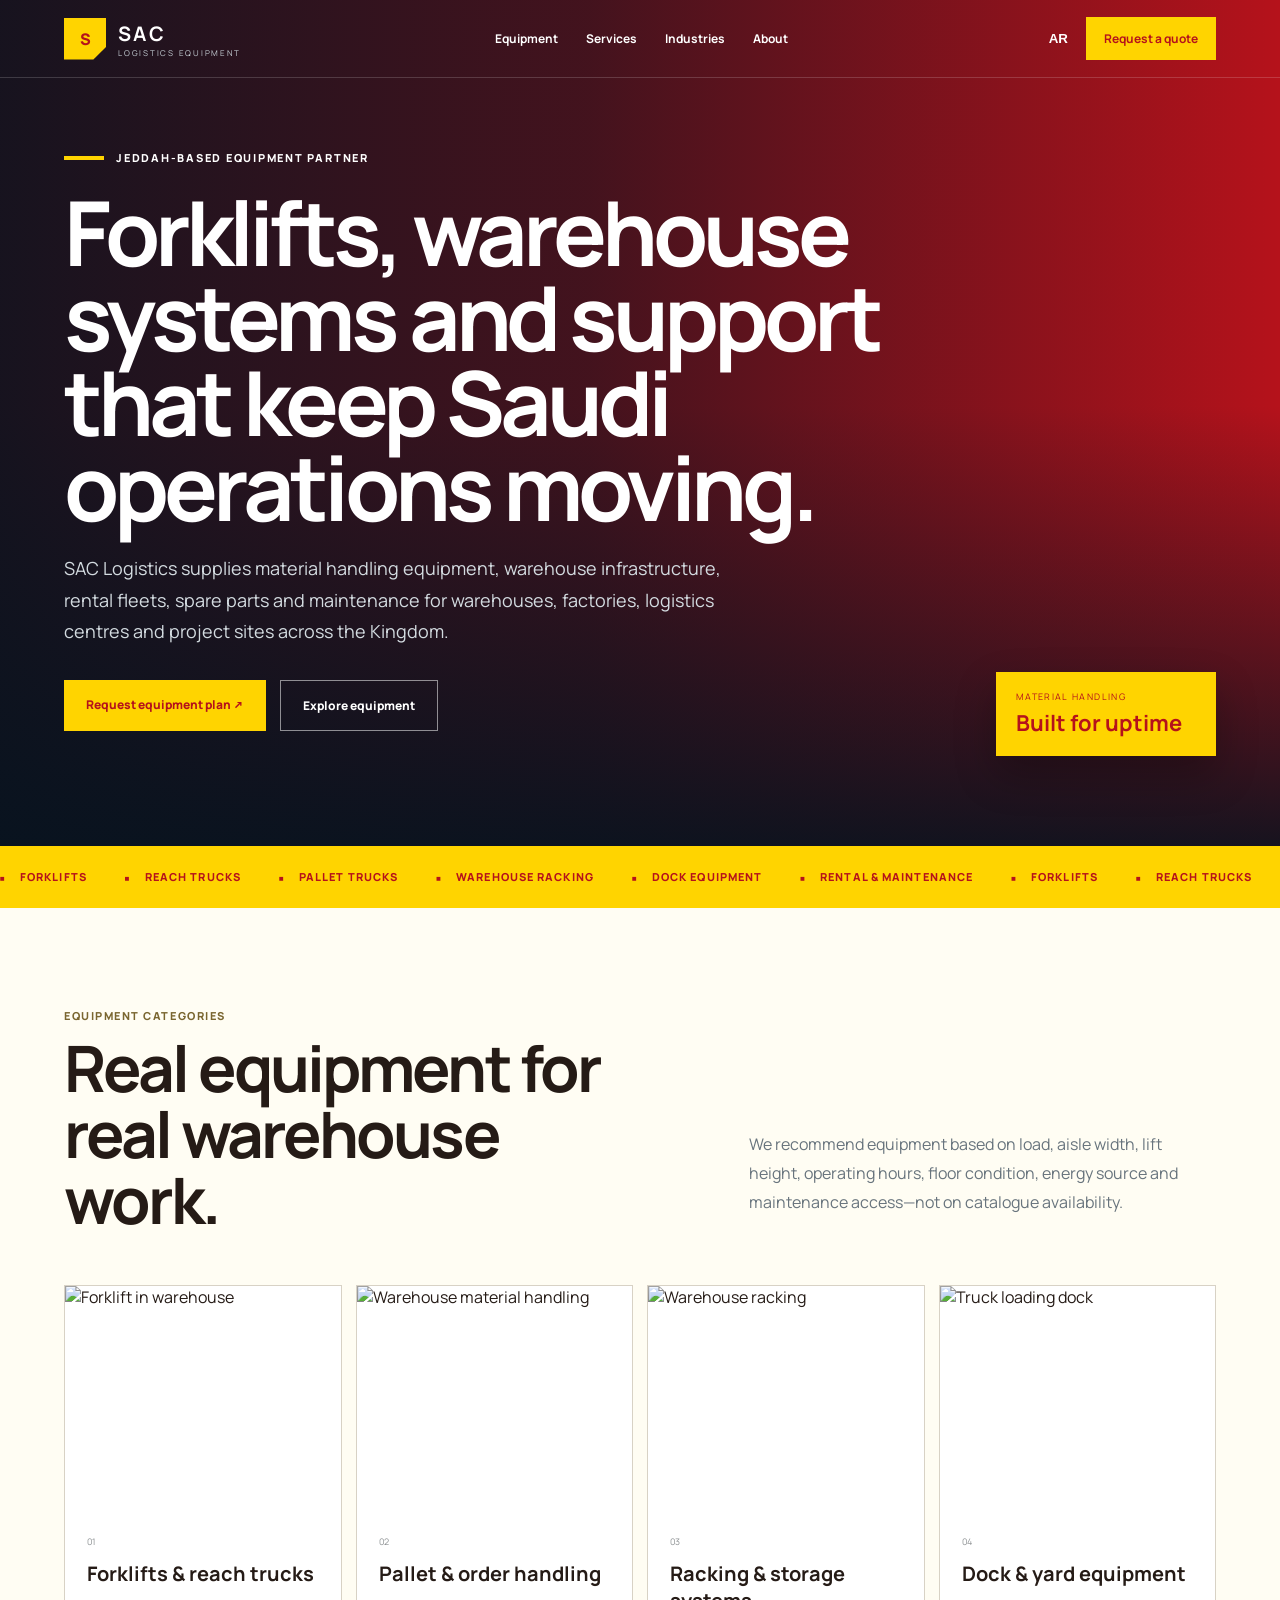
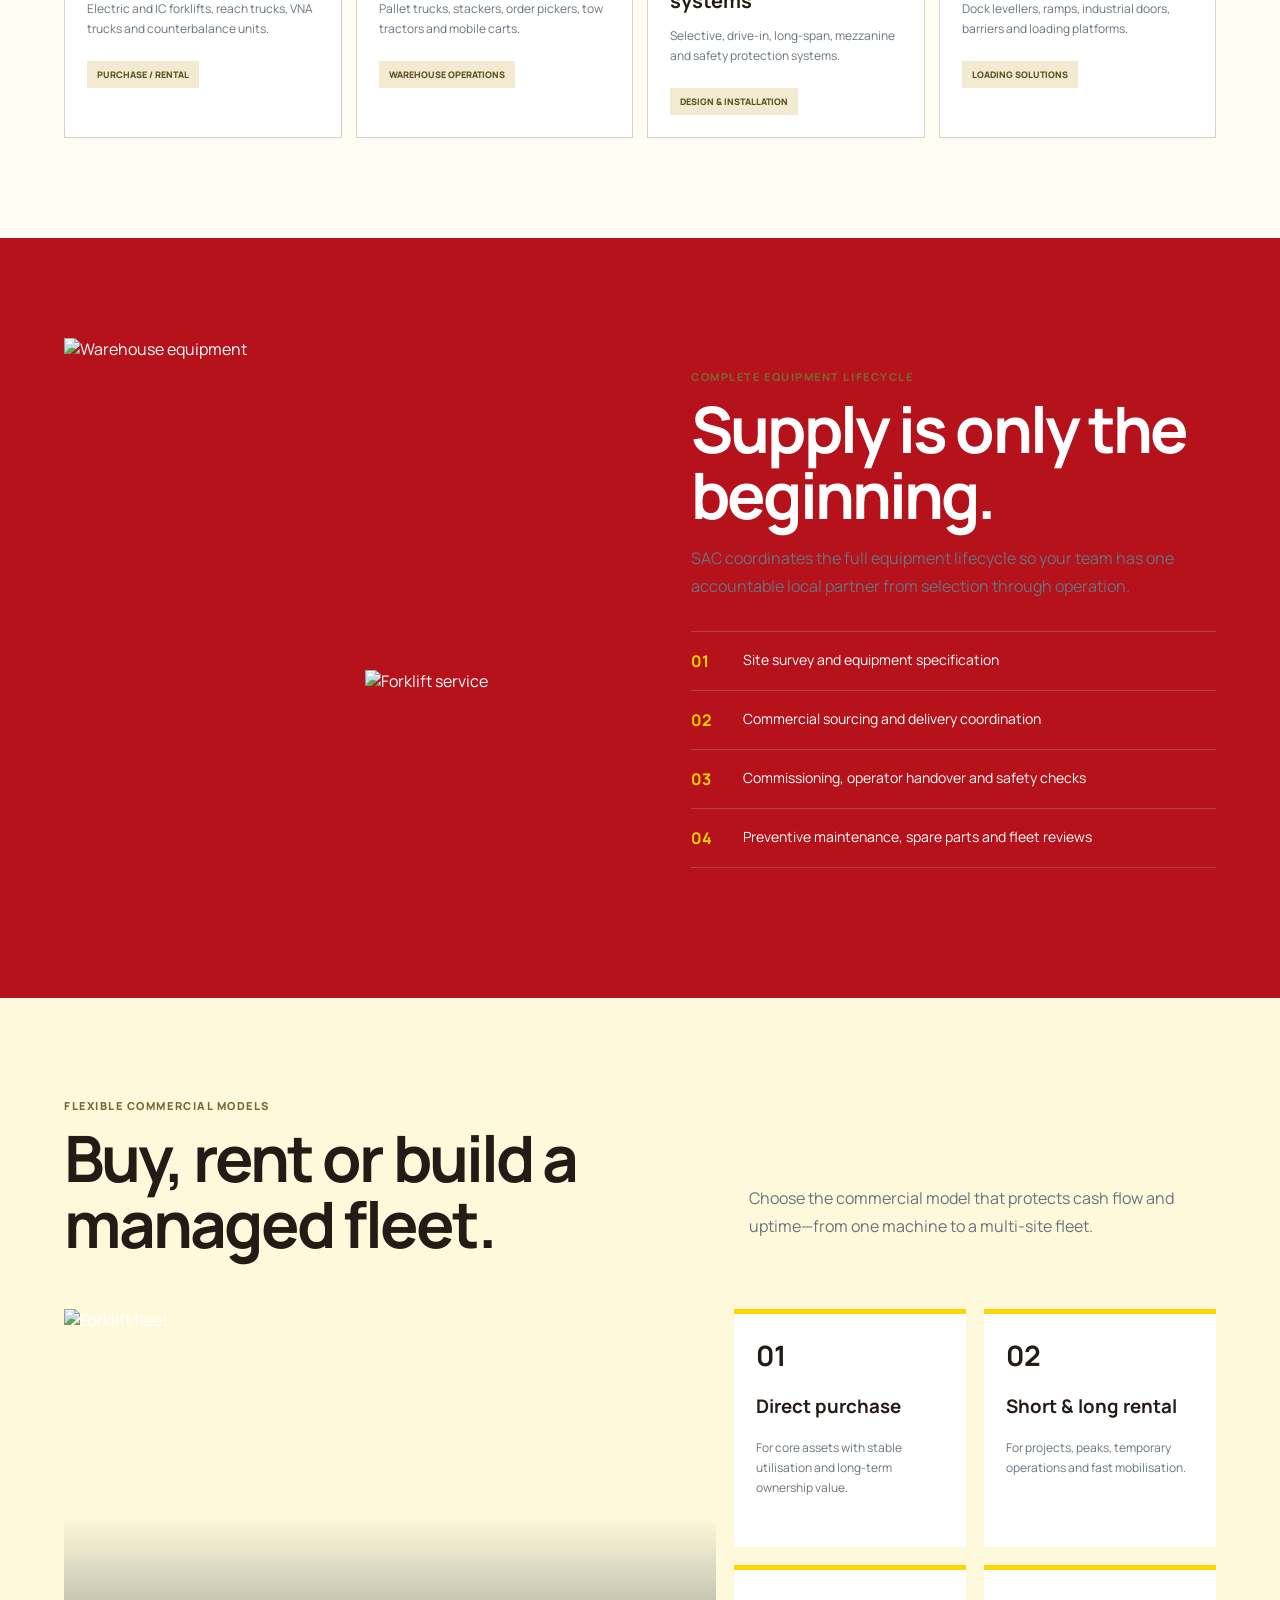
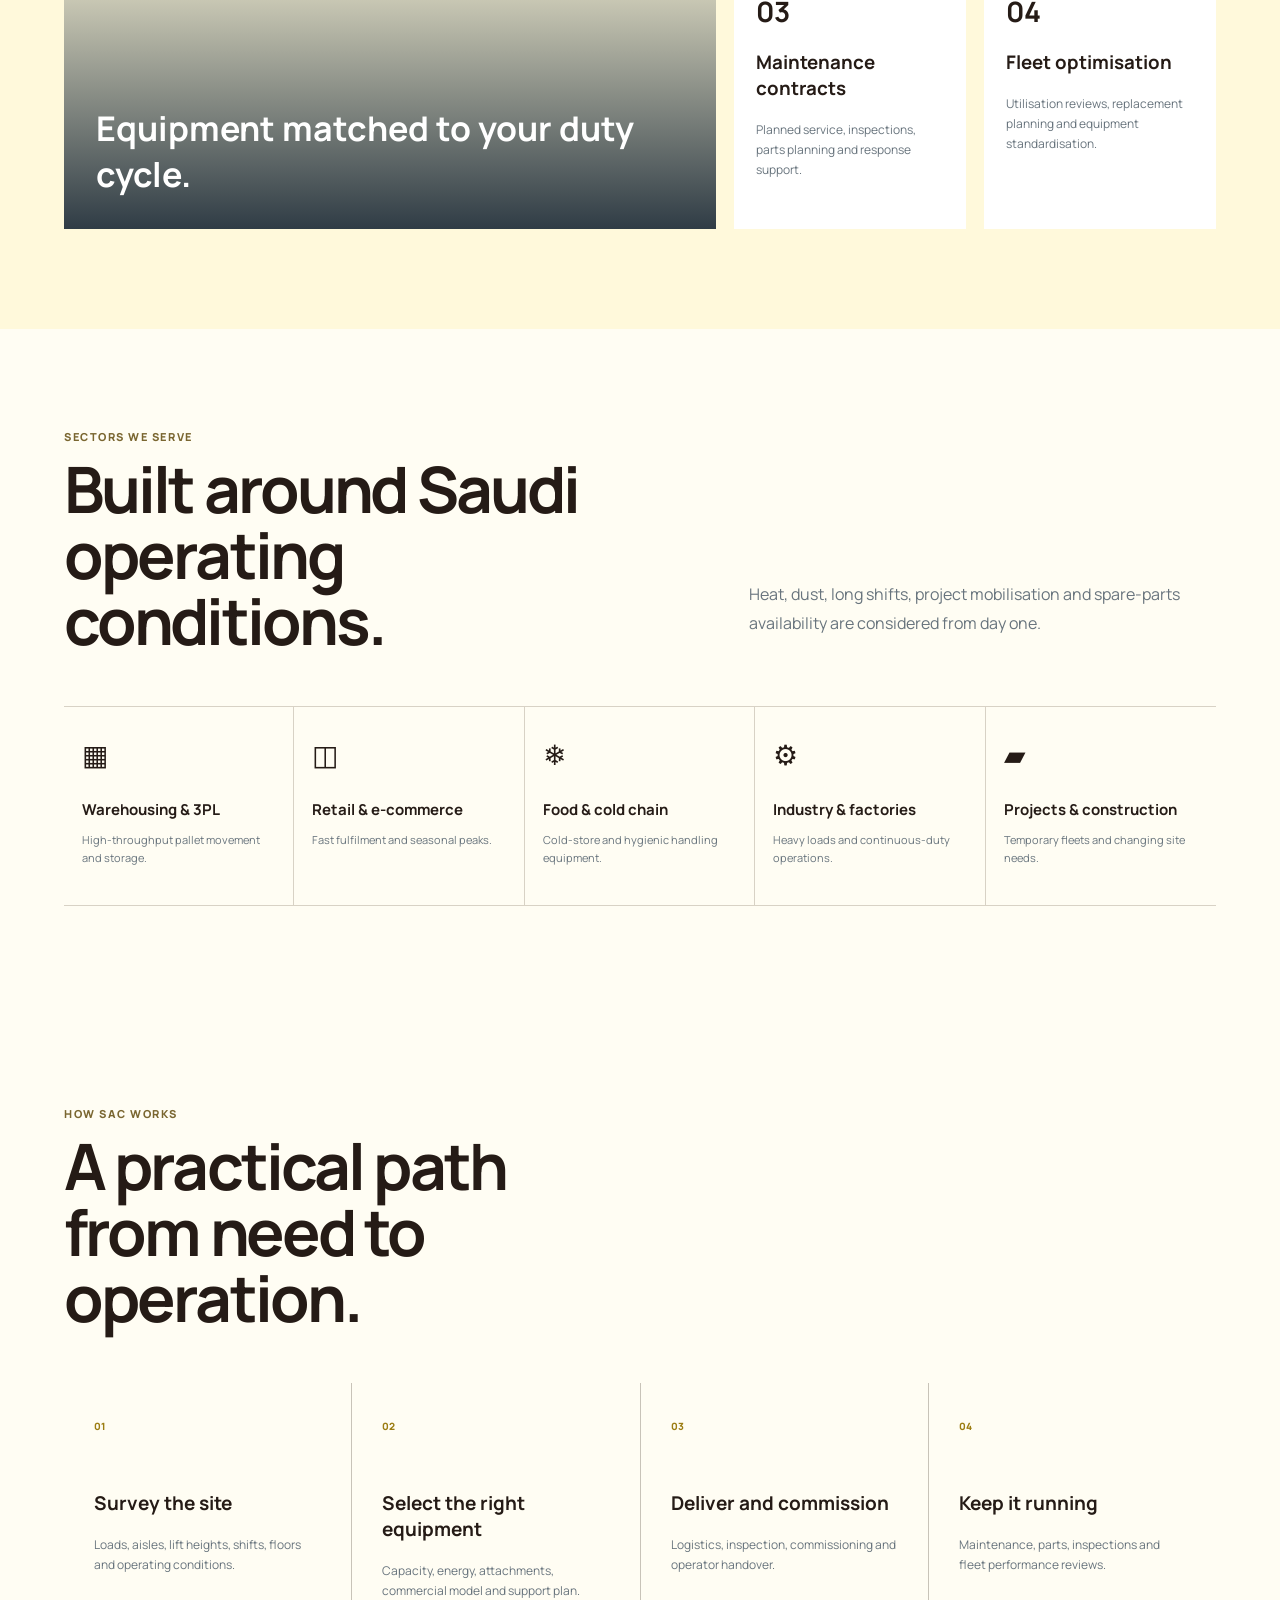
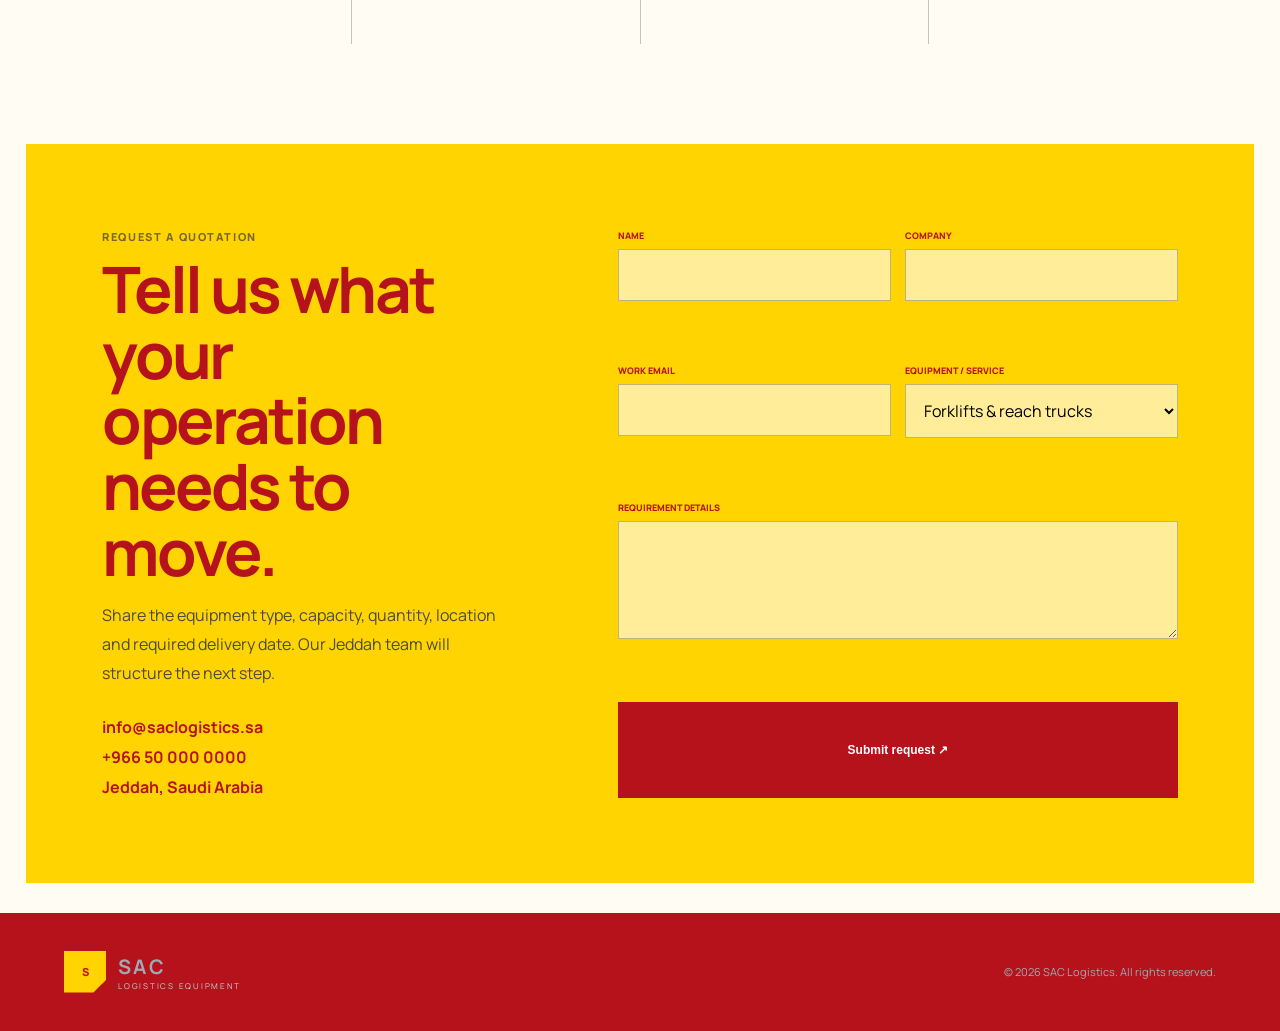
==== commit 35784580: "Load fresh theme engine" ====
--- a/index.html
+++ b/index.html
@@ -1 +1 @@
-<!doctype html><html lang="en" dir="ltr"><head><meta charset="utf-8"><meta name="viewport" content="width=device-width,initial-scale=1"><meta name="theme-color" content="#0b1b2b"><meta name="description" content="SAC Logistics supplies forklifts, warehouse systems and material handling equipment across Saudi Arabia."><title>SAC Logistics | Material Handling & Warehouse Equipment</title><link rel="preconnect" href="https://fonts.googleapis.com"><link rel="preconnect" href="https://fonts.gstatic.com" crossorigin><link href="https://fonts.googleapis.com/css2?family=IBM+Plex+Sans+Arabic:wght@400;500;600;700&family=Manrope:wght@400;600;700;800&display=swap" rel="stylesheet"><link rel="stylesheet" href="style.css"><link rel="stylesheet" href="themes.css"><script src="theme-loader.js?v=4"></script></head><body><header class="top"><a class="brand" href="#top"><span class="brandMark">S</span><span><b>SAC</b><small>LOGISTICS EQUIPMENT</small></span></a><nav class="nav"><a href="#equipment" data-t="nav1">Equipment</a><a href="#services" data-t="nav2">Services</a><a href="#industries" data-t="nav3">Industries</a><a href="#about" data-t="nav4">About</a></nav><div class="actions"><button class="lang" id="lang">AR</button><a class="ctaTop" href="#contact" data-t="quote">Request a quote</a><button class="menu" id="open">☰</button></div></header><main id="top"><section class="hero"><video class="heroMedia" autoplay muted loop playsinline poster="https://images.pexels.com/photos/4483610/pexels-photo-4483610.jpeg?auto=compress&cs=tinysrgb&w=2000"><source src="https://videos.pexels.com/video-files/10472330/10472330-hd_1920_1080_25fps.mp4" type="video/mp4"></video><div class="heroContent"><div class="eyebrow" data-t="eye">Jeddah-based equipment partner</div><h1 data-t="hero">Forklifts, warehouse systems and support that keep Saudi operations moving.</h1><p data-t="heroP">SAC Logistics supplies material handling equipment, warehouse infrastructure, rental fleets, spare parts and maintenance for warehouses, factories, logistics centres and project sites across the Kingdom.</p><div class="heroBtns"><a class="btn yellow" href="#contact" data-t="plan">Request equipment plan ↗</a><a class="btn outline" href="#equipment" data-t="explore">Explore equipment</a></div></div><div class="heroBadge"><small data-t="badgeS">MATERIAL HANDLING</small><strong data-t="badgeB">Built for uptime</strong></div></section><div class="ticker"><div class="tickerTrack"><div class="tickerGroup"><span data-t="s1">Forklifts</span><span data-t="s2">Reach trucks</span><span data-t="s3">Pallet trucks</span><span data-t="s4">Warehouse racking</span><span data-t="s5">Dock equipment</span><span data-t="s6">Rental & maintenance</span></div><div class="tickerGroup" aria-hidden="true"><span data-t="s1">Forklifts</span><span data-t="s2">Reach trucks</span><span data-t="s3">Pallet trucks</span><span data-t="s4">Warehouse racking</span><span data-t="s5">Dock equipment</span><span data-t="s6">Rental & maintenance</span></div></div></div><section class="section" id="equipment"><div class="headBlock reveal"><div><div class="kicker" data-t="k1">Equipment categories</div><h2 data-t="eqTitle">Real equipment for real warehouse work.</h2></div><p data-t="eqLead">We recommend equipment based on load, aisle width, lift height, operating hours, floor condition, energy source and maintenance access—not on catalogue availability.</p></div><div class="equipment"><article class="equip reveal"><img src="https://images.pexels.com/photos/4481326/pexels-photo-4481326.jpeg?auto=compress&cs=tinysrgb&w=1200" alt="Forklift in warehouse"><div class="equipBody"><span class="equipNo">01</span><h3 data-t="e1">Forklifts & reach trucks</h3><p data-t="e1p">Electric and IC forklifts, reach trucks, VNA trucks and counterbalance units.</p><span class="tag" data-t="tag1">PURCHASE / RENTAL</span></div></article><article class="equip reveal"><img src="https://images.pexels.com/photos/4483610/pexels-photo-4483610.jpeg?auto=compress&cs=tinysrgb&w=1200" alt="Warehouse material handling"><div class="equipBody"><span class="equipNo">02</span><h3 data-t="e2">Pallet & order handling</h3><p data-t="e2p">Pallet trucks, stackers, order pickers, tow tractors and mobile carts.</p><span class="tag" data-t="tag2">WAREHOUSE OPERATIONS</span></div></article><article class="equip reveal"><img src="https://images.pexels.com/photos/1267338/pexels-photo-1267338.jpeg?auto=compress&cs=tinysrgb&w=1200" alt="Warehouse racking"><div class="equipBody"><span class="equipNo">03</span><h3 data-t="e3">Racking & storage systems</h3><p data-t="e3p">Selective, drive-in, long-span, mezzanine and safety protection systems.</p><span class="tag" data-t="tag3">DESIGN & INSTALLATION</span></div></article><article class="equip reveal"><img src="https://images.pexels.com/photos/2199293/pexels-photo-2199293.jpeg?auto=compress&cs=tinysrgb&w=1200" alt="Truck loading dock"><div class="equipBody"><span class="equipNo">04</span><h3 data-t="e4">Dock & yard equipment</h3><p data-t="e4p">Dock levellers, ramps, industrial doors, barriers and loading platforms.</p><span class="tag" data-t="tag4">LOADING SOLUTIONS</span></div></article></div></section><section class="section dark" id="services"><div class="split"><div class="photoStack reveal"><img class="mainPic" src="https://images.pexels.com/photos/4481259/pexels-photo-4481259.jpeg?auto=compress&cs=tinysrgb&w=1400" alt="Warehouse equipment"><img class="smallPic" src="https://images.pexels.com/photos/4487360/pexels-photo-4487360.jpeg?auto=compress&cs=tinysrgb&w=900" alt="Forklift service"></div><div class="reveal"><div class="kicker" data-t="k2">Complete equipment lifecycle</div><h2 data-t="servTitle">Supply is only the beginning.</h2><p data-t="servP">SAC coordinates the full equipment lifecycle so your team has one accountable local partner from selection through operation.</p><div class="checklist"><div class="check"><b>01</b><span data-t="c1">Site survey and equipment specification</span></div><div class="check"><b>02</b><span data-t="c2">Commercial sourcing and delivery coordination</span></div><div class="check"><b>03</b><span data-t="c3">Commissioning, operator handover and safety checks</span></div><div class="check"><b>04</b><span data-t="c4">Preventive maintenance, spare parts and fleet reviews</span></div></div></div></div></section><section class="section fleet"><div class="headBlock reveal"><div><div class="kicker" data-t="k3">Flexible commercial models</div><h2 data-t="fleetTitle">Buy, rent or build a managed fleet.</h2></div><p data-t="fleetP">Choose the commercial model that protects cash flow and uptime—from one machine to a multi-site fleet.</p></div><div class="fleetGrid"><div class="fleetHero reveal"><img src="https://images.pexels.com/photos/4484151/pexels-photo-4484151.jpeg?auto=compress&cs=tinysrgb&w=1600" alt="Forklift fleet"><div><h3 data-t="fleetHero">Equipment matched to your duty cycle.</h3></div></div><div class="miniGrid"><div class="mini reveal"><strong>01</strong><h3 data-t="m1">Direct purchase</h3><p data-t="m1p">For core assets with stable utilisation and long-term ownership value.</p></div><div class="mini reveal"><strong>02</strong><h3 data-t="m2">Short & long rental</h3><p data-t="m2p">For projects, peaks, temporary operations and fast mobilisation.</p></div><div class="mini reveal"><strong>03</strong><h3 data-t="m3">Maintenance contracts</h3><p data-t="m3p">Planned service, inspections, parts planning and response support.</p></div><div class="mini reveal"><strong>04</strong><h3 data-t="m4">Fleet optimisation</h3><p data-t="m4p">Utilisation reviews, replacement planning and equipment standardisation.</p></div></div></div></section><section class="section" id="industries"><div class="headBlock reveal"><div><div class="kicker" data-t="k4">Sectors we serve</div><h2 data-t="indTitle">Built around Saudi operating conditions.</h2></div><p data-t="indP">Heat, dust, long shifts, project mobilisation and spare-parts availability are considered from day one.</p></div><div class="industries"><div class="industry reveal"><i>▦</i><h3 data-t="i1">Warehousing & 3PL</h3><p data-t="i1p">High-throughput pallet movement and storage.</p></div><div class="industry reveal"><i>◫</i><h3 data-t="i2">Retail & e-commerce</h3><p data-t="i2p">Fast fulfilment and seasonal peaks.</p></div><div class="industry reveal"><i>❄</i><h3 data-t="i3">Food & cold chain</h3><p data-t="i3p">Cold-store and hygienic handling equipment.</p></div><div class="industry reveal"><i>⚙</i><h3 data-t="i4">Industry & factories</h3><p data-t="i4p">Heavy loads and continuous-duty operations.</p></div><div class="industry reveal"><i>▰</i><h3 data-t="i5">Projects & construction</h3><p data-t="i5p">Temporary fleets and changing site needs.</p></div></div></section><section class="section" id="about"><div class="headBlock reveal"><div><div class="kicker" data-t="k5">How SAC works</div><h2 data-t="procTitle">A practical path from need to operation.</h2></div></div><div class="process"><div class="step reveal"><span>01</span><h3 data-t="p1">Survey the site</h3><p data-t="p1p">Loads, aisles, lift heights, shifts, floors and operating conditions.</p></div><div class="step reveal"><span>02</span><h3 data-t="p2">Select the right equipment</h3><p data-t="p2p">Capacity, energy, attachments, commercial model and support plan.</p></div><div class="step reveal"><span>03</span><h3 data-t="p3">Deliver and commission</h3><p data-t="p3p">Logistics, inspection, commissioning and operator handover.</p></div><div class="step reveal"><span>04</span><h3 data-t="p4">Keep it running</h3><p data-t="p4p">Maintenance, parts, inspections and fleet performance reviews.</p></div></div></section><section class="contact" id="contact"><div class="reveal"><div class="kicker" data-t="k6">Request a quotation</div><h2 data-t="contactT">Tell us what your operation needs to move.</h2><p data-t="contactP">Share the equipment type, capacity, quantity, location and required delivery date. Our Jeddah team will structure the next step.</p><div class="details"><a href="mailto:info@saclogistics.sa">info@saclogistics.sa</a><a href="tel:+966500000000">+966 50 000 0000</a><span data-t="jeddah">Jeddah, Saudi Arabia</span></div></div><form class="form reveal" id="form"><label><span data-t="name">Name</span><input required name="name"></label><label><span data-t="company">Company</span><input required name="company"></label><label><span data-t="email">Work email</span><input required type="email" name="email"></label><label><span data-t="service">Equipment / service</span><select name="service"><option data-t="o1">Forklifts & reach trucks</option><option data-t="o2">Warehouse systems</option><option data-t="o3">Rental fleet</option><option data-t="o4">Maintenance & spare parts</option></select></label><label class="full"><span data-t="details">Requirement details</span><textarea rows="4" name="details"></textarea></label><button class="btn submit full" type="submit" data-t="submit">Submit request ↗</button></form></section></main><footer class="footer"><a class="brand" href="#top"><span class="brandMark">S</span><span><b>SAC</b><small>LOGISTICS EQUIPMENT</small></span></a><span>© 2026 SAC Logistics. <span data-t="rights">All rights reserved.</span></span></footer><div class="mobile" id="mobile"><button id="close">×</button><a href="#equipment" data-t="nav1">Equipment</a><a href="#services" data-t="nav2">Services</a><a href="#industries" data-t="nav3">Industries</a><a href="#about" data-t="nav4">About</a><a href="#contact" data-t="quote">Request a quote</a></div><script src="badge-fix-v7.js?v=7"></script><script src="app.js"></script></body></html>+<!doctype html><html lang="en" dir="ltr"><head><meta charset="utf-8"><meta name="viewport" content="width=device-width,initial-scale=1"><meta name="theme-color" content="#0b1b2b"><meta name="description" content="SAC Logistics supplies forklifts, warehouse systems and material handling equipment across Saudi Arabia."><title>SAC Logistics | Material Handling & Warehouse Equipment</title><link rel="preconnect" href="https://fonts.googleapis.com"><link rel="preconnect" href="https://fonts.gstatic.com" crossorigin><link href="https://fonts.googleapis.com/css2?family=IBM+Plex+Sans+Arabic:wght@400;500;600;700&family=Manrope:wght@400;600;700;800&display=swap" rel="stylesheet"><link rel="stylesheet" href="style.css"><link rel="stylesheet" href="themes.css"><script src="theme-loader.js?v=4"></script></head><body><header class="top"><a class="brand" href="#top"><span class="brandMark">S</span><span><b>SAC</b><small>LOGISTICS EQUIPMENT</small></span></a><nav class="nav"><a href="#equipment" data-t="nav1">Equipment</a><a href="#services" data-t="nav2">Services</a><a href="#industries" data-t="nav3">Industries</a><a href="#about" data-t="nav4">About</a></nav><div class="actions"><button class="lang" id="lang">AR</button><a class="ctaTop" href="#contact" data-t="quote">Request a quote</a><button class="menu" id="open">☰</button></div></header><main id="top"><section class="hero"><video class="heroMedia" autoplay muted loop playsinline poster="https://images.pexels.com/photos/4483610/pexels-photo-4483610.jpeg?auto=compress&cs=tinysrgb&w=2000"><source src="https://videos.pexels.com/video-files/10472330/10472330-hd_1920_1080_25fps.mp4" type="video/mp4"></video><div class="heroContent"><div class="eyebrow" data-t="eye">Jeddah-based equipment partner</div><h1 data-t="hero">Forklifts, warehouse systems and support that keep Saudi operations moving.</h1><p data-t="heroP">SAC Logistics supplies material handling equipment, warehouse infrastructure, rental fleets, spare parts and maintenance for warehouses, factories, logistics centres and project sites across the Kingdom.</p><div class="heroBtns"><a class="btn yellow" href="#contact" data-t="plan">Request equipment plan ↗</a><a class="btn outline" href="#equipment" data-t="explore">Explore equipment</a></div></div><div class="heroBadge"><small data-t="badgeS">MATERIAL HANDLING</small><strong data-t="badgeB">Built for uptime</strong></div></section><div class="ticker"><div class="tickerTrack"><div class="tickerGroup"><span data-t="s1">Forklifts</span><span data-t="s2">Reach trucks</span><span data-t="s3">Pallet trucks</span><span data-t="s4">Warehouse racking</span><span data-t="s5">Dock equipment</span><span data-t="s6">Rental & maintenance</span></div><div class="tickerGroup" aria-hidden="true"><span data-t="s1">Forklifts</span><span data-t="s2">Reach trucks</span><span data-t="s3">Pallet trucks</span><span data-t="s4">Warehouse racking</span><span data-t="s5">Dock equipment</span><span data-t="s6">Rental & maintenance</span></div></div></div><section class="section" id="equipment"><div class="headBlock reveal"><div><div class="kicker" data-t="k1">Equipment categories</div><h2 data-t="eqTitle">Real equipment for real warehouse work.</h2></div><p data-t="eqLead">We recommend equipment based on load, aisle width, lift height, operating hours, floor condition, energy source and maintenance access—not on catalogue availability.</p></div><div class="equipment"><article class="equip reveal"><img src="https://images.pexels.com/photos/4481326/pexels-photo-4481326.jpeg?auto=compress&cs=tinysrgb&w=1200" alt="Forklift in warehouse"><div class="equipBody"><span class="equipNo">01</span><h3 data-t="e1">Forklifts & reach trucks</h3><p data-t="e1p">Electric and IC forklifts, reach trucks, VNA trucks and counterbalance units.</p><span class="tag" data-t="tag1">PURCHASE / RENTAL</span></div></article><article class="equip reveal"><img src="https://images.pexels.com/photos/4483610/pexels-photo-4483610.jpeg?auto=compress&cs=tinysrgb&w=1200" alt="Warehouse material handling"><div class="equipBody"><span class="equipNo">02</span><h3 data-t="e2">Pallet & order handling</h3><p data-t="e2p">Pallet trucks, stackers, order pickers, tow tractors and mobile carts.</p><span class="tag" data-t="tag2">WAREHOUSE OPERATIONS</span></div></article><article class="equip reveal"><img src="https://images.pexels.com/photos/1267338/pexels-photo-1267338.jpeg?auto=compress&cs=tinysrgb&w=1200" alt="Warehouse racking"><div class="equipBody"><span class="equipNo">03</span><h3 data-t="e3">Racking & storage systems</h3><p data-t="e3p">Selective, drive-in, long-span, mezzanine and safety protection systems.</p><span class="tag" data-t="tag3">DESIGN & INSTALLATION</span></div></article><article class="equip reveal"><img src="https://images.pexels.com/photos/2199293/pexels-photo-2199293.jpeg?auto=compress&cs=tinysrgb&w=1200" alt="Truck loading dock"><div class="equipBody"><span class="equipNo">04</span><h3 data-t="e4">Dock & yard equipment</h3><p data-t="e4p">Dock levellers, ramps, industrial doors, barriers and loading platforms.</p><span class="tag" data-t="tag4">LOADING SOLUTIONS</span></div></article></div></section><section class="section dark" id="services"><div class="split"><div class="photoStack reveal"><img class="mainPic" src="https://images.pexels.com/photos/4481259/pexels-photo-4481259.jpeg?auto=compress&cs=tinysrgb&w=1400" alt="Warehouse equipment"><img class="smallPic" src="https://images.pexels.com/photos/4487360/pexels-photo-4487360.jpeg?auto=compress&cs=tinysrgb&w=900" alt="Forklift service"></div><div class="reveal"><div class="kicker" data-t="k2">Complete equipment lifecycle</div><h2 data-t="servTitle">Supply is only the beginning.</h2><p data-t="servP">SAC coordinates the full equipment lifecycle so your team has one accountable local partner from selection through operation.</p><div class="checklist"><div class="check"><b>01</b><span data-t="c1">Site survey and equipment specification</span></div><div class="check"><b>02</b><span data-t="c2">Commercial sourcing and delivery coordination</span></div><div class="check"><b>03</b><span data-t="c3">Commissioning, operator handover and safety checks</span></div><div class="check"><b>04</b><span data-t="c4">Preventive maintenance, spare parts and fleet reviews</span></div></div></div></div></section><section class="section fleet"><div class="headBlock reveal"><div><div class="kicker" data-t="k3">Flexible commercial models</div><h2 data-t="fleetTitle">Buy, rent or build a managed fleet.</h2></div><p data-t="fleetP">Choose the commercial model that protects cash flow and uptime—from one machine to a multi-site fleet.</p></div><div class="fleetGrid"><div class="fleetHero reveal"><img src="https://images.pexels.com/photos/4484151/pexels-photo-4484151.jpeg?auto=compress&cs=tinysrgb&w=1600" alt="Forklift fleet"><div><h3 data-t="fleetHero">Equipment matched to your duty cycle.</h3></div></div><div class="miniGrid"><div class="mini reveal"><strong>01</strong><h3 data-t="m1">Direct purchase</h3><p data-t="m1p">For core assets with stable utilisation and long-term ownership value.</p></div><div class="mini reveal"><strong>02</strong><h3 data-t="m2">Short & long rental</h3><p data-t="m2p">For projects, peaks, temporary operations and fast mobilisation.</p></div><div class="mini reveal"><strong>03</strong><h3 data-t="m3">Maintenance contracts</h3><p data-t="m3p">Planned service, inspections, parts planning and response support.</p></div><div class="mini reveal"><strong>04</strong><h3 data-t="m4">Fleet optimisation</h3><p data-t="m4p">Utilisation reviews, replacement planning and equipment standardisation.</p></div></div></div></section><section class="section" id="industries"><div class="headBlock reveal"><div><div class="kicker" data-t="k4">Sectors we serve</div><h2 data-t="indTitle">Built around Saudi operating conditions.</h2></div><p data-t="indP">Heat, dust, long shifts, project mobilisation and spare-parts availability are considered from day one.</p></div><div class="industries"><div class="industry reveal"><i>▦</i><h3 data-t="i1">Warehousing & 3PL</h3><p data-t="i1p">High-throughput pallet movement and storage.</p></div><div class="industry reveal"><i>◫</i><h3 data-t="i2">Retail & e-commerce</h3><p data-t="i2p">Fast fulfilment and seasonal peaks.</p></div><div class="industry reveal"><i>❄</i><h3 data-t="i3">Food & cold chain</h3><p data-t="i3p">Cold-store and hygienic handling equipment.</p></div><div class="industry reveal"><i>⚙</i><h3 data-t="i4">Industry & factories</h3><p data-t="i4p">Heavy loads and continuous-duty operations.</p></div><div class="industry reveal"><i>▰</i><h3 data-t="i5">Projects & construction</h3><p data-t="i5p">Temporary fleets and changing site needs.</p></div></div></section><section class="section" id="about"><div class="headBlock reveal"><div><div class="kicker" data-t="k5">How SAC works</div><h2 data-t="procTitle">A practical path from need to operation.</h2></div></div><div class="process"><div class="step reveal"><span>01</span><h3 data-t="p1">Survey the site</h3><p data-t="p1p">Loads, aisles, lift heights, shifts, floors and operating conditions.</p></div><div class="step reveal"><span>02</span><h3 data-t="p2">Select the right equipment</h3><p data-t="p2p">Capacity, energy, attachments, commercial model and support plan.</p></div><div class="step reveal"><span>03</span><h3 data-t="p3">Deliver and commission</h3><p data-t="p3p">Logistics, inspection, commissioning and operator handover.</p></div><div class="step reveal"><span>04</span><h3 data-t="p4">Keep it running</h3><p data-t="p4p">Maintenance, parts, inspections and fleet performance reviews.</p></div></div></section><section class="contact" id="contact"><div class="reveal"><div class="kicker" data-t="k6">Request a quotation</div><h2 data-t="contactT">Tell us what your operation needs to move.</h2><p data-t="contactP">Share the equipment type, capacity, quantity, location and required delivery date. Our Jeddah team will structure the next step.</p><div class="details"><a href="mailto:info@saclogistics.sa">info@saclogistics.sa</a><a href="tel:+966500000000">+966 50 000 0000</a><span data-t="jeddah">Jeddah, Saudi Arabia</span></div></div><form class="form reveal" id="form"><label><span data-t="name">Name</span><input required name="name"></label><label><span data-t="company">Company</span><input required name="company"></label><label><span data-t="email">Work email</span><input required type="email" name="email"></label><label><span data-t="service">Equipment / service</span><select name="service"><option data-t="o1">Forklifts & reach trucks</option><option data-t="o2">Warehouse systems</option><option data-t="o3">Rental fleet</option><option data-t="o4">Maintenance & spare parts</option></select></label><label class="full"><span data-t="details">Requirement details</span><textarea rows="4" name="details"></textarea></label><button class="btn submit full" type="submit" data-t="submit">Submit request ↗</button></form></section></main><footer class="footer"><a class="brand" href="#top"><span class="brandMark">S</span><span><b>SAC</b><small>LOGISTICS EQUIPMENT</small></span></a><span>© 2026 SAC Logistics. <span data-t="rights">All rights reserved.</span></span></footer><div class="mobile" id="mobile"><button id="close">×</button><a href="#equipment" data-t="nav1">Equipment</a><a href="#services" data-t="nav2">Services</a><a href="#industries" data-t="nav3">Industries</a><a href="#about" data-t="nav4">About</a><a href="#contact" data-t="quote">Request a quote</a></div><script src="badge-fix-v7.js?v=10"></script><script src="app.js"></script></body></html>
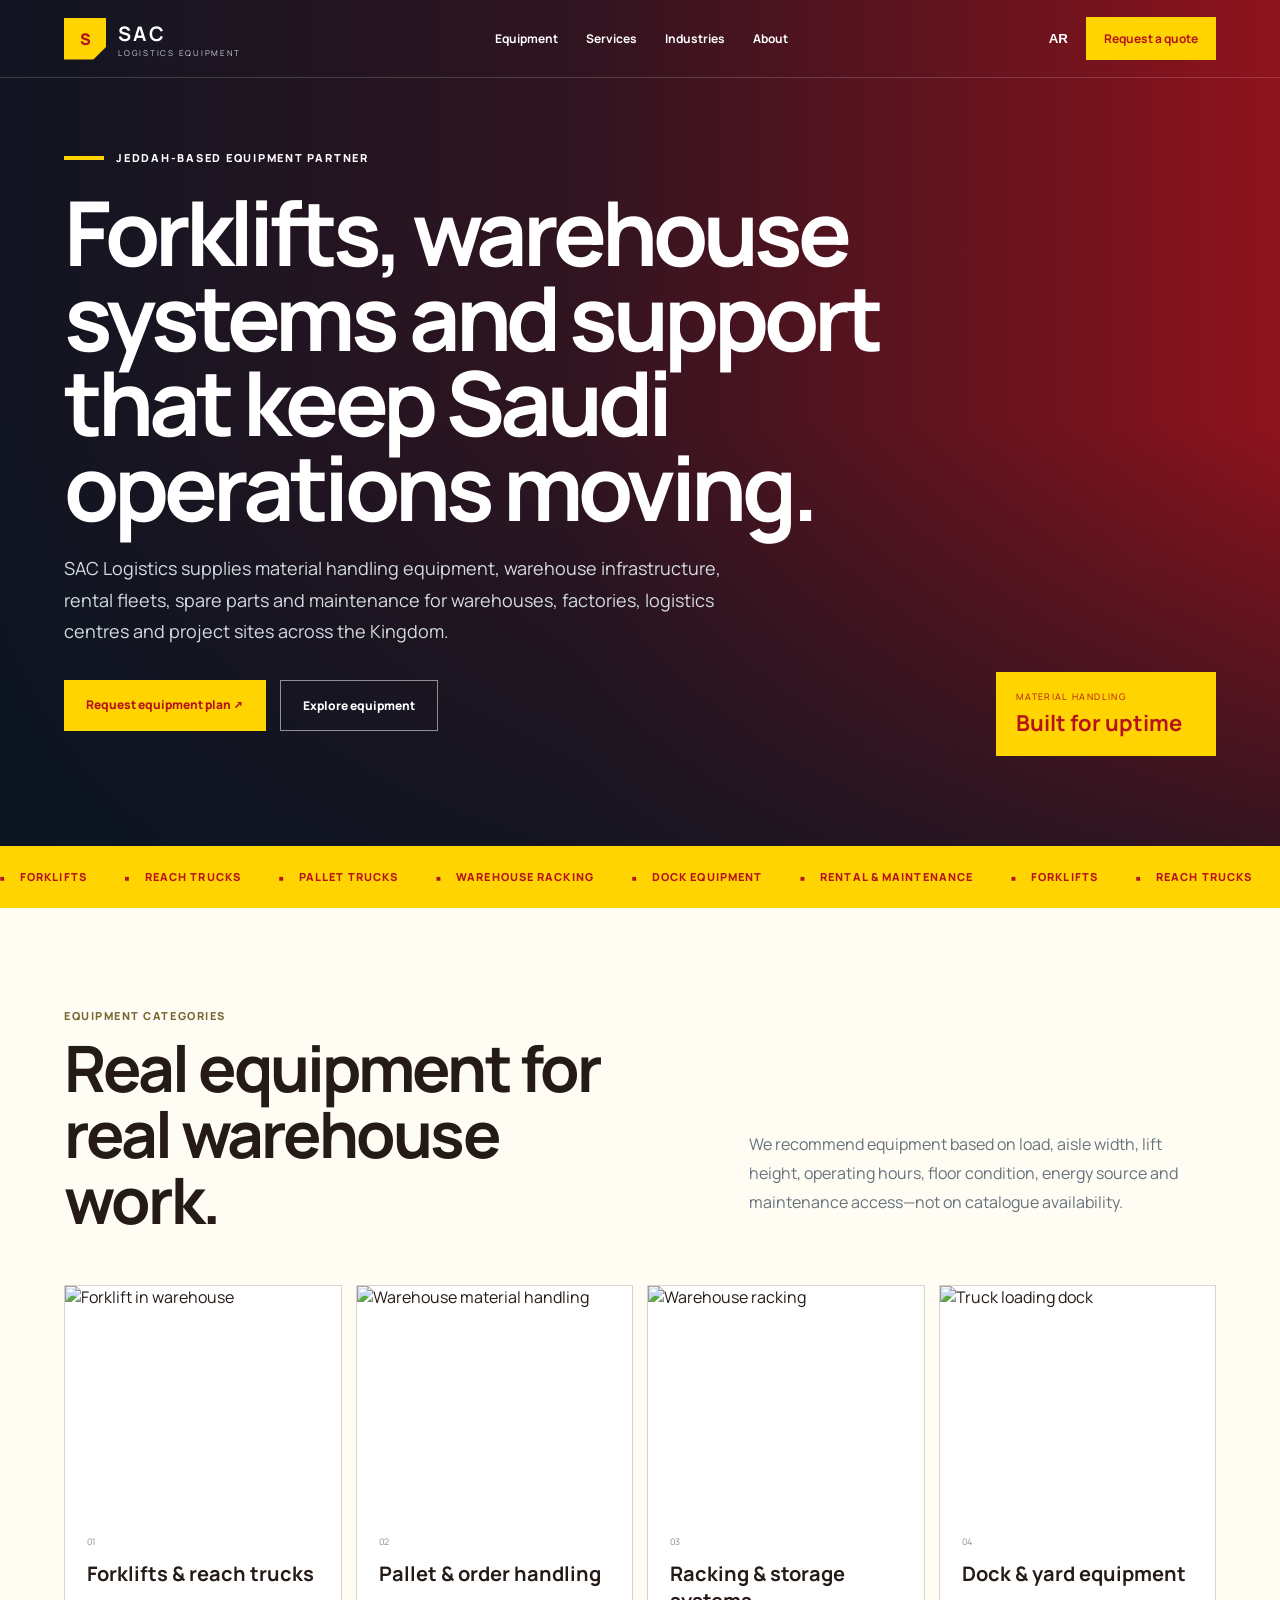
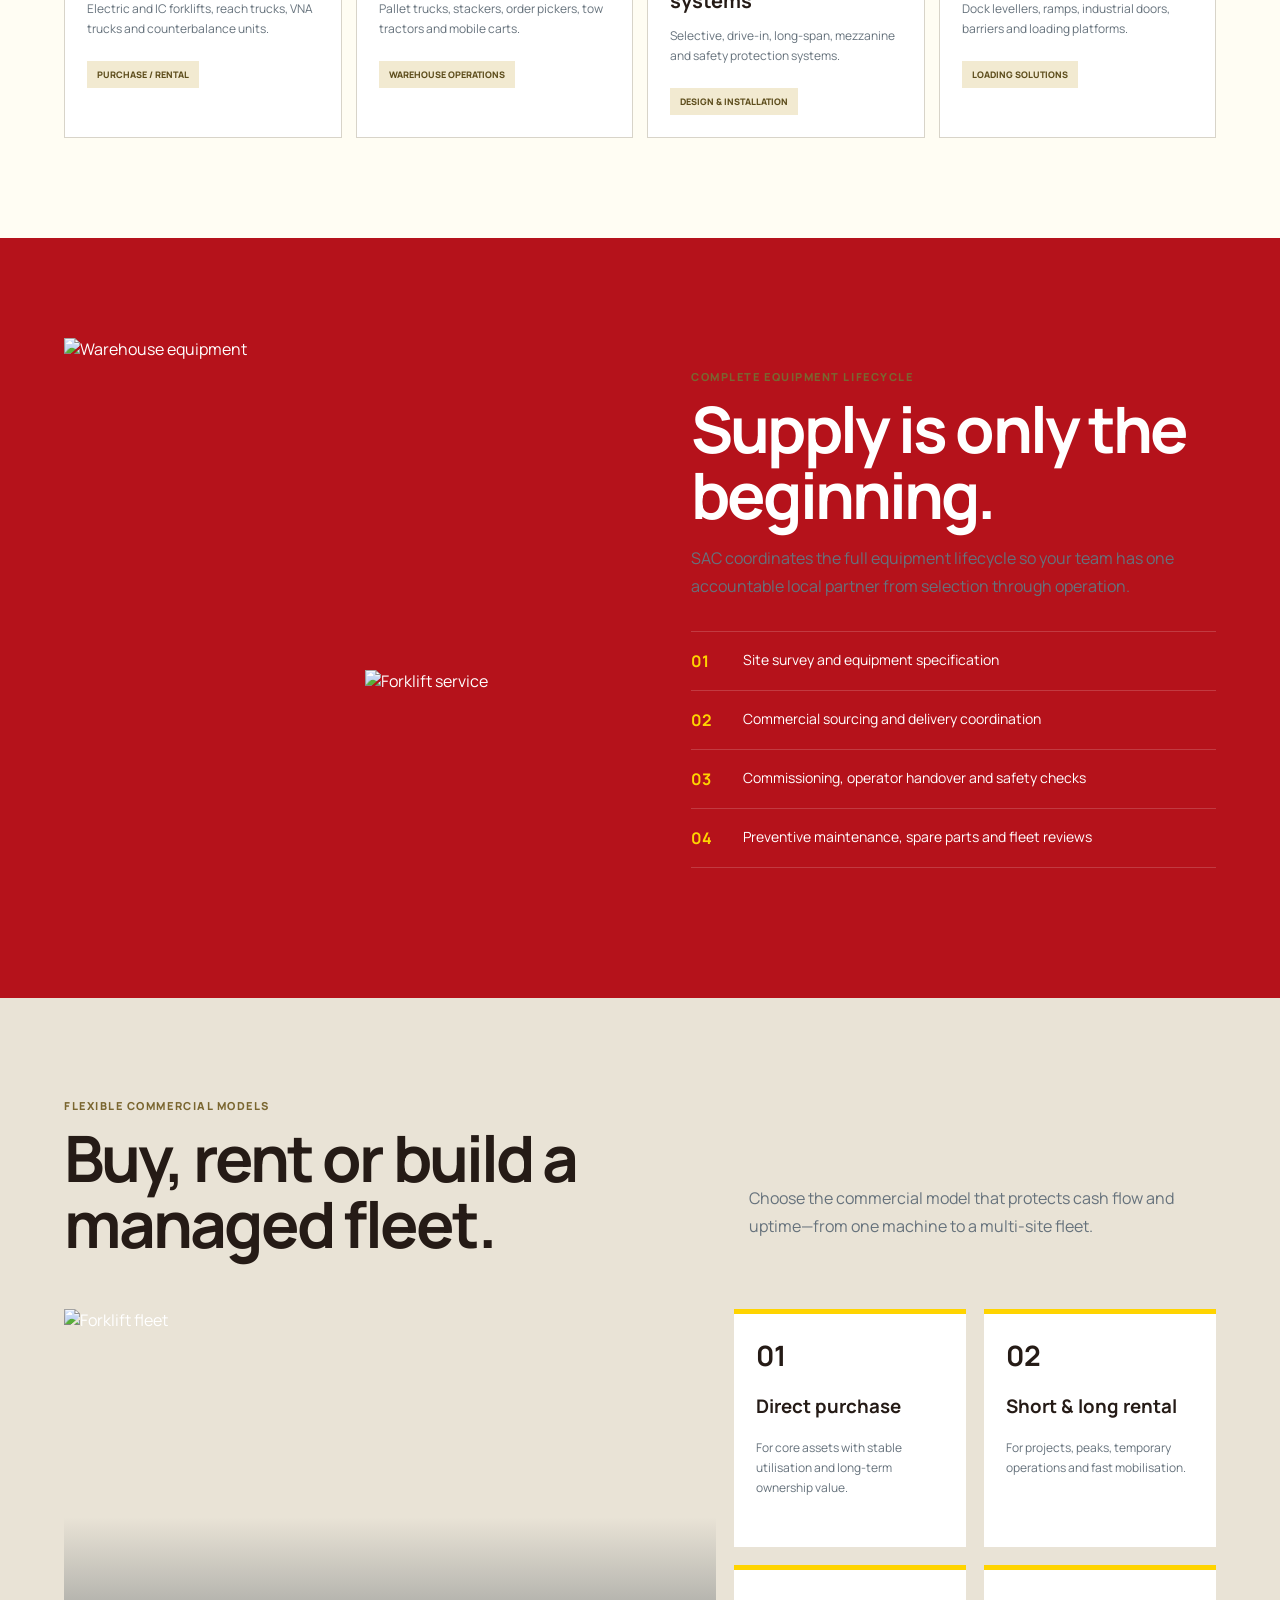
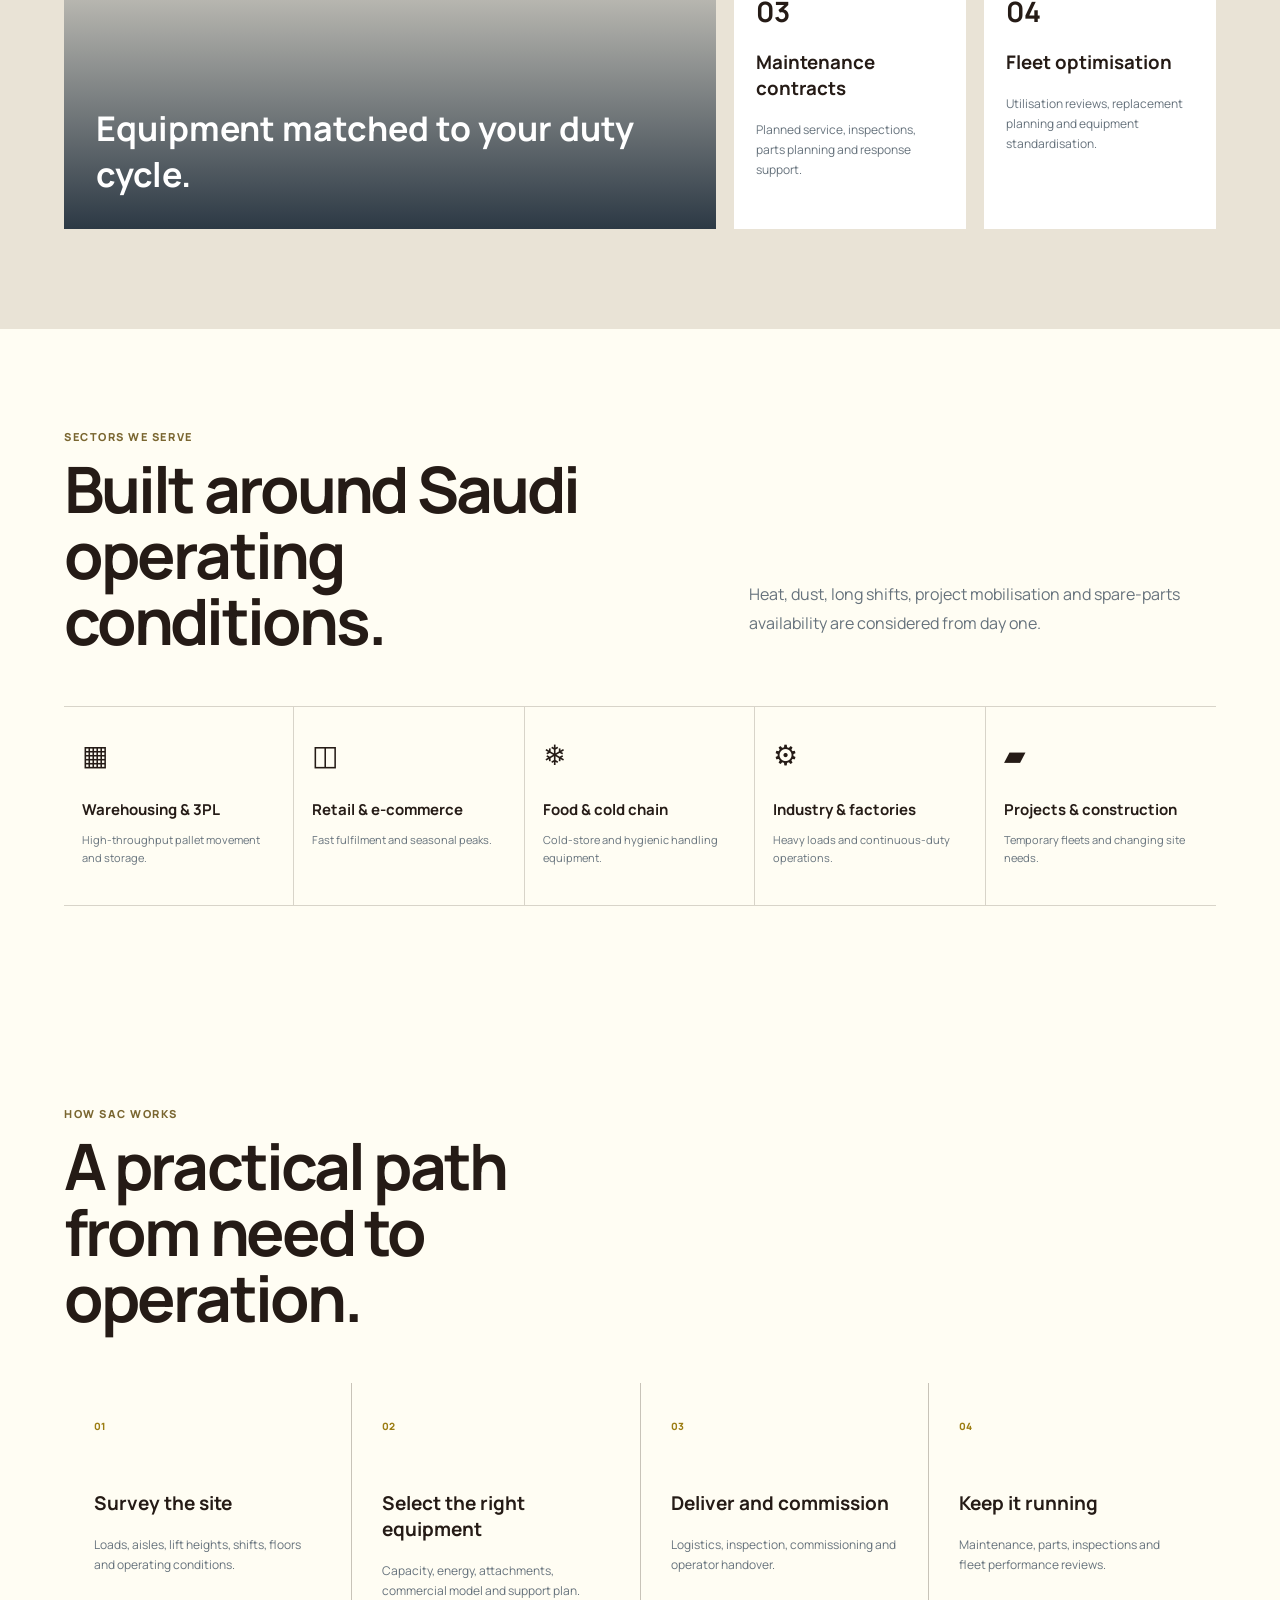
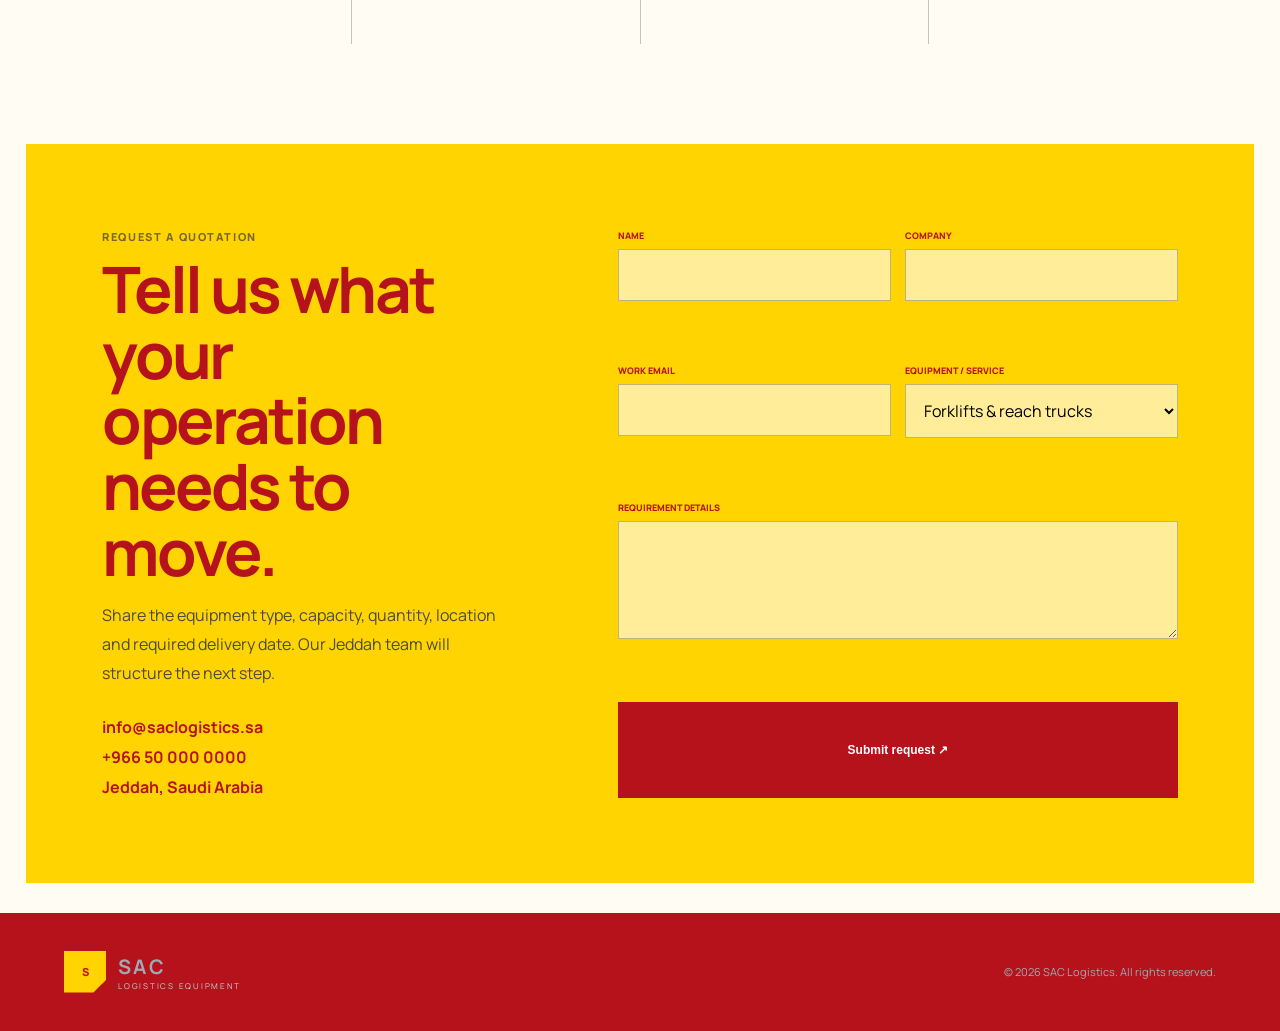
==== commit 6e21918a: "Use one working theme engine" ====
--- a/index.html
+++ b/index.html
@@ -1 +1 @@
-<!doctype html><html lang="en" dir="ltr"><head><meta charset="utf-8"><meta name="viewport" content="width=device-width,initial-scale=1"><meta name="theme-color" content="#0b1b2b"><meta name="description" content="SAC Logistics supplies forklifts, warehouse systems and material handling equipment across Saudi Arabia."><title>SAC Logistics | Material Handling & Warehouse Equipment</title><link rel="preconnect" href="https://fonts.googleapis.com"><link rel="preconnect" href="https://fonts.gstatic.com" crossorigin><link href="https://fonts.googleapis.com/css2?family=IBM+Plex+Sans+Arabic:wght@400;500;600;700&family=Manrope:wght@400;600;700;800&display=swap" rel="stylesheet"><link rel="stylesheet" href="style.css"><link rel="stylesheet" href="themes.css"><script src="theme-loader.js?v=4"></script></head><body><header class="top"><a class="brand" href="#top"><span class="brandMark">S</span><span><b>SAC</b><small>LOGISTICS EQUIPMENT</small></span></a><nav class="nav"><a href="#equipment" data-t="nav1">Equipment</a><a href="#services" data-t="nav2">Services</a><a href="#industries" data-t="nav3">Industries</a><a href="#about" data-t="nav4">About</a></nav><div class="actions"><button class="lang" id="lang">AR</button><a class="ctaTop" href="#contact" data-t="quote">Request a quote</a><button class="menu" id="open">☰</button></div></header><main id="top"><section class="hero"><video class="heroMedia" autoplay muted loop playsinline poster="https://images.pexels.com/photos/4483610/pexels-photo-4483610.jpeg?auto=compress&cs=tinysrgb&w=2000"><source src="https://videos.pexels.com/video-files/10472330/10472330-hd_1920_1080_25fps.mp4" type="video/mp4"></video><div class="heroContent"><div class="eyebrow" data-t="eye">Jeddah-based equipment partner</div><h1 data-t="hero">Forklifts, warehouse systems and support that keep Saudi operations moving.</h1><p data-t="heroP">SAC Logistics supplies material handling equipment, warehouse infrastructure, rental fleets, spare parts and maintenance for warehouses, factories, logistics centres and project sites across the Kingdom.</p><div class="heroBtns"><a class="btn yellow" href="#contact" data-t="plan">Request equipment plan ↗</a><a class="btn outline" href="#equipment" data-t="explore">Explore equipment</a></div></div><div class="heroBadge"><small data-t="badgeS">MATERIAL HANDLING</small><strong data-t="badgeB">Built for uptime</strong></div></section><div class="ticker"><div class="tickerTrack"><div class="tickerGroup"><span data-t="s1">Forklifts</span><span data-t="s2">Reach trucks</span><span data-t="s3">Pallet trucks</span><span data-t="s4">Warehouse racking</span><span data-t="s5">Dock equipment</span><span data-t="s6">Rental & maintenance</span></div><div class="tickerGroup" aria-hidden="true"><span data-t="s1">Forklifts</span><span data-t="s2">Reach trucks</span><span data-t="s3">Pallet trucks</span><span data-t="s4">Warehouse racking</span><span data-t="s5">Dock equipment</span><span data-t="s6">Rental & maintenance</span></div></div></div><section class="section" id="equipment"><div class="headBlock reveal"><div><div class="kicker" data-t="k1">Equipment categories</div><h2 data-t="eqTitle">Real equipment for real warehouse work.</h2></div><p data-t="eqLead">We recommend equipment based on load, aisle width, lift height, operating hours, floor condition, energy source and maintenance access—not on catalogue availability.</p></div><div class="equipment"><article class="equip reveal"><img src="https://images.pexels.com/photos/4481326/pexels-photo-4481326.jpeg?auto=compress&cs=tinysrgb&w=1200" alt="Forklift in warehouse"><div class="equipBody"><span class="equipNo">01</span><h3 data-t="e1">Forklifts & reach trucks</h3><p data-t="e1p">Electric and IC forklifts, reach trucks, VNA trucks and counterbalance units.</p><span class="tag" data-t="tag1">PURCHASE / RENTAL</span></div></article><article class="equip reveal"><img src="https://images.pexels.com/photos/4483610/pexels-photo-4483610.jpeg?auto=compress&cs=tinysrgb&w=1200" alt="Warehouse material handling"><div class="equipBody"><span class="equipNo">02</span><h3 data-t="e2">Pallet & order handling</h3><p data-t="e2p">Pallet trucks, stackers, order pickers, tow tractors and mobile carts.</p><span class="tag" data-t="tag2">WAREHOUSE OPERATIONS</span></div></article><article class="equip reveal"><img src="https://images.pexels.com/photos/1267338/pexels-photo-1267338.jpeg?auto=compress&cs=tinysrgb&w=1200" alt="Warehouse racking"><div class="equipBody"><span class="equipNo">03</span><h3 data-t="e3">Racking & storage systems</h3><p data-t="e3p">Selective, drive-in, long-span, mezzanine and safety protection systems.</p><span class="tag" data-t="tag3">DESIGN & INSTALLATION</span></div></article><article class="equip reveal"><img src="https://images.pexels.com/photos/2199293/pexels-photo-2199293.jpeg?auto=compress&cs=tinysrgb&w=1200" alt="Truck loading dock"><div class="equipBody"><span class="equipNo">04</span><h3 data-t="e4">Dock & yard equipment</h3><p data-t="e4p">Dock levellers, ramps, industrial doors, barriers and loading platforms.</p><span class="tag" data-t="tag4">LOADING SOLUTIONS</span></div></article></div></section><section class="section dark" id="services"><div class="split"><div class="photoStack reveal"><img class="mainPic" src="https://images.pexels.com/photos/4481259/pexels-photo-4481259.jpeg?auto=compress&cs=tinysrgb&w=1400" alt="Warehouse equipment"><img class="smallPic" src="https://images.pexels.com/photos/4487360/pexels-photo-4487360.jpeg?auto=compress&cs=tinysrgb&w=900" alt="Forklift service"></div><div class="reveal"><div class="kicker" data-t="k2">Complete equipment lifecycle</div><h2 data-t="servTitle">Supply is only the beginning.</h2><p data-t="servP">SAC coordinates the full equipment lifecycle so your team has one accountable local partner from selection through operation.</p><div class="checklist"><div class="check"><b>01</b><span data-t="c1">Site survey and equipment specification</span></div><div class="check"><b>02</b><span data-t="c2">Commercial sourcing and delivery coordination</span></div><div class="check"><b>03</b><span data-t="c3">Commissioning, operator handover and safety checks</span></div><div class="check"><b>04</b><span data-t="c4">Preventive maintenance, spare parts and fleet reviews</span></div></div></div></div></section><section class="section fleet"><div class="headBlock reveal"><div><div class="kicker" data-t="k3">Flexible commercial models</div><h2 data-t="fleetTitle">Buy, rent or build a managed fleet.</h2></div><p data-t="fleetP">Choose the commercial model that protects cash flow and uptime—from one machine to a multi-site fleet.</p></div><div class="fleetGrid"><div class="fleetHero reveal"><img src="https://images.pexels.com/photos/4484151/pexels-photo-4484151.jpeg?auto=compress&cs=tinysrgb&w=1600" alt="Forklift fleet"><div><h3 data-t="fleetHero">Equipment matched to your duty cycle.</h3></div></div><div class="miniGrid"><div class="mini reveal"><strong>01</strong><h3 data-t="m1">Direct purchase</h3><p data-t="m1p">For core assets with stable utilisation and long-term ownership value.</p></div><div class="mini reveal"><strong>02</strong><h3 data-t="m2">Short & long rental</h3><p data-t="m2p">For projects, peaks, temporary operations and fast mobilisation.</p></div><div class="mini reveal"><strong>03</strong><h3 data-t="m3">Maintenance contracts</h3><p data-t="m3p">Planned service, inspections, parts planning and response support.</p></div><div class="mini reveal"><strong>04</strong><h3 data-t="m4">Fleet optimisation</h3><p data-t="m4p">Utilisation reviews, replacement planning and equipment standardisation.</p></div></div></div></section><section class="section" id="industries"><div class="headBlock reveal"><div><div class="kicker" data-t="k4">Sectors we serve</div><h2 data-t="indTitle">Built around Saudi operating conditions.</h2></div><p data-t="indP">Heat, dust, long shifts, project mobilisation and spare-parts availability are considered from day one.</p></div><div class="industries"><div class="industry reveal"><i>▦</i><h3 data-t="i1">Warehousing & 3PL</h3><p data-t="i1p">High-throughput pallet movement and storage.</p></div><div class="industry reveal"><i>◫</i><h3 data-t="i2">Retail & e-commerce</h3><p data-t="i2p">Fast fulfilment and seasonal peaks.</p></div><div class="industry reveal"><i>❄</i><h3 data-t="i3">Food & cold chain</h3><p data-t="i3p">Cold-store and hygienic handling equipment.</p></div><div class="industry reveal"><i>⚙</i><h3 data-t="i4">Industry & factories</h3><p data-t="i4p">Heavy loads and continuous-duty operations.</p></div><div class="industry reveal"><i>▰</i><h3 data-t="i5">Projects & construction</h3><p data-t="i5p">Temporary fleets and changing site needs.</p></div></div></section><section class="section" id="about"><div class="headBlock reveal"><div><div class="kicker" data-t="k5">How SAC works</div><h2 data-t="procTitle">A practical path from need to operation.</h2></div></div><div class="process"><div class="step reveal"><span>01</span><h3 data-t="p1">Survey the site</h3><p data-t="p1p">Loads, aisles, lift heights, shifts, floors and operating conditions.</p></div><div class="step reveal"><span>02</span><h3 data-t="p2">Select the right equipment</h3><p data-t="p2p">Capacity, energy, attachments, commercial model and support plan.</p></div><div class="step reveal"><span>03</span><h3 data-t="p3">Deliver and commission</h3><p data-t="p3p">Logistics, inspection, commissioning and operator handover.</p></div><div class="step reveal"><span>04</span><h3 data-t="p4">Keep it running</h3><p data-t="p4p">Maintenance, parts, inspections and fleet performance reviews.</p></div></div></section><section class="contact" id="contact"><div class="reveal"><div class="kicker" data-t="k6">Request a quotation</div><h2 data-t="contactT">Tell us what your operation needs to move.</h2><p data-t="contactP">Share the equipment type, capacity, quantity, location and required delivery date. Our Jeddah team will structure the next step.</p><div class="details"><a href="mailto:info@saclogistics.sa">info@saclogistics.sa</a><a href="tel:+966500000000">+966 50 000 0000</a><span data-t="jeddah">Jeddah, Saudi Arabia</span></div></div><form class="form reveal" id="form"><label><span data-t="name">Name</span><input required name="name"></label><label><span data-t="company">Company</span><input required name="company"></label><label><span data-t="email">Work email</span><input required type="email" name="email"></label><label><span data-t="service">Equipment / service</span><select name="service"><option data-t="o1">Forklifts & reach trucks</option><option data-t="o2">Warehouse systems</option><option data-t="o3">Rental fleet</option><option data-t="o4">Maintenance & spare parts</option></select></label><label class="full"><span data-t="details">Requirement details</span><textarea rows="4" name="details"></textarea></label><button class="btn submit full" type="submit" data-t="submit">Submit request ↗</button></form></section></main><footer class="footer"><a class="brand" href="#top"><span class="brandMark">S</span><span><b>SAC</b><small>LOGISTICS EQUIPMENT</small></span></a><span>© 2026 SAC Logistics. <span data-t="rights">All rights reserved.</span></span></footer><div class="mobile" id="mobile"><button id="close">×</button><a href="#equipment" data-t="nav1">Equipment</a><a href="#services" data-t="nav2">Services</a><a href="#industries" data-t="nav3">Industries</a><a href="#about" data-t="nav4">About</a><a href="#contact" data-t="quote">Request a quote</a></div><script src="badge-fix-v7.js?v=10"></script><script src="app.js"></script></body></html>+<!doctype html><html lang="en" dir="ltr"><head><meta charset="utf-8"><meta name="viewport" content="width=device-width,initial-scale=1"><meta name="theme-color" content="#0b1b2b"><meta name="description" content="SAC Logistics supplies forklifts, warehouse systems and material handling equipment across Saudi Arabia."><title>SAC Logistics | Material Handling & Warehouse Equipment</title><link rel="preconnect" href="https://fonts.googleapis.com"><link rel="preconnect" href="https://fonts.gstatic.com" crossorigin><link href="https://fonts.googleapis.com/css2?family=IBM+Plex+Sans+Arabic:wght@400;500;600;700&family=Manrope:wght@400;600;700;800&display=swap" rel="stylesheet"><link rel="stylesheet" href="style.css"></head><body><header class="top"><a class="brand" href="#top"><span class="brandMark">S</span><span><b>SAC</b><small>LOGISTICS EQUIPMENT</small></span></a><nav class="nav"><a href="#equipment" data-t="nav1">Equipment</a><a href="#services" data-t="nav2">Services</a><a href="#industries" data-t="nav3">Industries</a><a href="#about" data-t="nav4">About</a></nav><div class="actions"><button class="lang" id="lang">AR</button><a class="ctaTop" href="#contact" data-t="quote">Request a quote</a><button class="menu" id="open">☰</button></div></header><main id="top"><section class="hero"><video class="heroMedia" autoplay muted loop playsinline poster="https://images.pexels.com/photos/4483610/pexels-photo-4483610.jpeg?auto=compress&cs=tinysrgb&w=2000"><source src="https://videos.pexels.com/video-files/10472330/10472330-hd_1920_1080_25fps.mp4" type="video/mp4"></video><div class="heroContent"><div class="eyebrow" data-t="eye">Jeddah-based equipment partner</div><h1 data-t="hero">Forklifts, warehouse systems and support that keep Saudi operations moving.</h1><p data-t="heroP">SAC Logistics supplies material handling equipment, warehouse infrastructure, rental fleets, spare parts and maintenance for warehouses, factories, logistics centres and project sites across the Kingdom.</p><div class="heroBtns"><a class="btn yellow" href="#contact" data-t="plan">Request equipment plan ↗</a><a class="btn outline" href="#equipment" data-t="explore">Explore equipment</a></div></div><div class="heroBadge"><small data-t="badgeS">MATERIAL HANDLING</small><strong data-t="badgeB">Built for uptime</strong></div></section><div class="ticker"><div class="tickerTrack"><div class="tickerGroup"><span data-t="s1">Forklifts</span><span data-t="s2">Reach trucks</span><span data-t="s3">Pallet trucks</span><span data-t="s4">Warehouse racking</span><span data-t="s5">Dock equipment</span><span data-t="s6">Rental & maintenance</span></div><div class="tickerGroup" aria-hidden="true"><span data-t="s1">Forklifts</span><span data-t="s2">Reach trucks</span><span data-t="s3">Pallet trucks</span><span data-t="s4">Warehouse racking</span><span data-t="s5">Dock equipment</span><span data-t="s6">Rental & maintenance</span></div></div></div><section class="section" id="equipment"><div class="headBlock reveal"><div><div class="kicker" data-t="k1">Equipment categories</div><h2 data-t="eqTitle">Real equipment for real warehouse work.</h2></div><p data-t="eqLead">We recommend equipment based on load, aisle width, lift height, operating hours, floor condition, energy source and maintenance access—not on catalogue availability.</p></div><div class="equipment"><article class="equip reveal"><img src="https://images.pexels.com/photos/4481326/pexels-photo-4481326.jpeg?auto=compress&cs=tinysrgb&w=1200" alt="Forklift in warehouse"><div class="equipBody"><span class="equipNo">01</span><h3 data-t="e1">Forklifts & reach trucks</h3><p data-t="e1p">Electric and IC forklifts, reach trucks, VNA trucks and counterbalance units.</p><span class="tag" data-t="tag1">PURCHASE / RENTAL</span></div></article><article class="equip reveal"><img src="https://images.pexels.com/photos/4483610/pexels-photo-4483610.jpeg?auto=compress&cs=tinysrgb&w=1200" alt="Warehouse material handling"><div class="equipBody"><span class="equipNo">02</span><h3 data-t="e2">Pallet & order handling</h3><p data-t="e2p">Pallet trucks, stackers, order pickers, tow tractors and mobile carts.</p><span class="tag" data-t="tag2">WAREHOUSE OPERATIONS</span></div></article><article class="equip reveal"><img src="https://images.pexels.com/photos/1267338/pexels-photo-1267338.jpeg?auto=compress&cs=tinysrgb&w=1200" alt="Warehouse racking"><div class="equipBody"><span class="equipNo">03</span><h3 data-t="e3">Racking & storage systems</h3><p data-t="e3p">Selective, drive-in, long-span, mezzanine and safety protection systems.</p><span class="tag" data-t="tag3">DESIGN & INSTALLATION</span></div></article><article class="equip reveal"><img src="https://images.pexels.com/photos/2199293/pexels-photo-2199293.jpeg?auto=compress&cs=tinysrgb&w=1200" alt="Truck loading dock"><div class="equipBody"><span class="equipNo">04</span><h3 data-t="e4">Dock & yard equipment</h3><p data-t="e4p">Dock levellers, ramps, industrial doors, barriers and loading platforms.</p><span class="tag" data-t="tag4">LOADING SOLUTIONS</span></div></article></div></section><section class="section dark" id="services"><div class="split"><div class="photoStack reveal"><img class="mainPic" src="https://images.pexels.com/photos/4481259/pexels-photo-4481259.jpeg?auto=compress&cs=tinysrgb&w=1400" alt="Warehouse equipment"><img class="smallPic" src="https://images.pexels.com/photos/4487360/pexels-photo-4487360.jpeg?auto=compress&cs=tinysrgb&w=900" alt="Forklift service"></div><div class="reveal"><div class="kicker" data-t="k2">Complete equipment lifecycle</div><h2 data-t="servTitle">Supply is only the beginning.</h2><p data-t="servP">SAC coordinates the full equipment lifecycle so your team has one accountable local partner from selection through operation.</p><div class="checklist"><div class="check"><b>01</b><span data-t="c1">Site survey and equipment specification</span></div><div class="check"><b>02</b><span data-t="c2">Commercial sourcing and delivery coordination</span></div><div class="check"><b>03</b><span data-t="c3">Commissioning, operator handover and safety checks</span></div><div class="check"><b>04</b><span data-t="c4">Preventive maintenance, spare parts and fleet reviews</span></div></div></div></div></section><section class="section fleet"><div class="headBlock reveal"><div><div class="kicker" data-t="k3">Flexible commercial models</div><h2 data-t="fleetTitle">Buy, rent or build a managed fleet.</h2></div><p data-t="fleetP">Choose the commercial model that protects cash flow and uptime—from one machine to a multi-site fleet.</p></div><div class="fleetGrid"><div class="fleetHero reveal"><img src="https://images.pexels.com/photos/4484151/pexels-photo-4484151.jpeg?auto=compress&cs=tinysrgb&w=1600" alt="Forklift fleet"><div><h3 data-t="fleetHero">Equipment matched to your duty cycle.</h3></div></div><div class="miniGrid"><div class="mini reveal"><strong>01</strong><h3 data-t="m1">Direct purchase</h3><p data-t="m1p">For core assets with stable utilisation and long-term ownership value.</p></div><div class="mini reveal"><strong>02</strong><h3 data-t="m2">Short & long rental</h3><p data-t="m2p">For projects, peaks, temporary operations and fast mobilisation.</p></div><div class="mini reveal"><strong>03</strong><h3 data-t="m3">Maintenance contracts</h3><p data-t="m3p">Planned service, inspections, parts planning and response support.</p></div><div class="mini reveal"><strong>04</strong><h3 data-t="m4">Fleet optimisation</h3><p data-t="m4p">Utilisation reviews, replacement planning and equipment standardisation.</p></div></div></div></section><section class="section" id="industries"><div class="headBlock reveal"><div><div class="kicker" data-t="k4">Sectors we serve</div><h2 data-t="indTitle">Built around Saudi operating conditions.</h2></div><p data-t="indP">Heat, dust, long shifts, project mobilisation and spare-parts availability are considered from day one.</p></div><div class="industries"><div class="industry reveal"><i>▦</i><h3 data-t="i1">Warehousing & 3PL</h3><p data-t="i1p">High-throughput pallet movement and storage.</p></div><div class="industry reveal"><i>◫</i><h3 data-t="i2">Retail & e-commerce</h3><p data-t="i2p">Fast fulfilment and seasonal peaks.</p></div><div class="industry reveal"><i>❄</i><h3 data-t="i3">Food & cold chain</h3><p data-t="i3p">Cold-store and hygienic handling equipment.</p></div><div class="industry reveal"><i>⚙</i><h3 data-t="i4">Industry & factories</h3><p data-t="i4p">Heavy loads and continuous-duty operations.</p></div><div class="industry reveal"><i>▰</i><h3 data-t="i5">Projects & construction</h3><p data-t="i5p">Temporary fleets and changing site needs.</p></div></div></section><section class="section" id="about"><div class="headBlock reveal"><div><div class="kicker" data-t="k5">How SAC works</div><h2 data-t="procTitle">A practical path from need to operation.</h2></div></div><div class="process"><div class="step reveal"><span>01</span><h3 data-t="p1">Survey the site</h3><p data-t="p1p">Loads, aisles, lift heights, shifts, floors and operating conditions.</p></div><div class="step reveal"><span>02</span><h3 data-t="p2">Select the right equipment</h3><p data-t="p2p">Capacity, energy, attachments, commercial model and support plan.</p></div><div class="step reveal"><span>03</span><h3 data-t="p3">Deliver and commission</h3><p data-t="p3p">Logistics, inspection, commissioning and operator handover.</p></div><div class="step reveal"><span>04</span><h3 data-t="p4">Keep it running</h3><p data-t="p4p">Maintenance, parts, inspections and fleet performance reviews.</p></div></div></section><section class="contact" id="contact"><div class="reveal"><div class="kicker" data-t="k6">Request a quotation</div><h2 data-t="contactT">Tell us what your operation needs to move.</h2><p data-t="contactP">Share the equipment type, capacity, quantity, location and required delivery date. Our Jeddah team will structure the next step.</p><div class="details"><a href="mailto:info@saclogistics.sa">info@saclogistics.sa</a><a href="tel:+966500000000">+966 50 000 0000</a><span data-t="jeddah">Jeddah, Saudi Arabia</span></div></div><form class="form reveal" id="form"><label><span data-t="name">Name</span><input required name="name"></label><label><span data-t="company">Company</span><input required name="company"></label><label><span data-t="email">Work email</span><input required type="email" name="email"></label><label><span data-t="service">Equipment / service</span><select name="service"><option data-t="o1">Forklifts & reach trucks</option><option data-t="o2">Warehouse systems</option><option data-t="o3">Rental fleet</option><option data-t="o4">Maintenance & spare parts</option></select></label><label class="full"><span data-t="details">Requirement details</span><textarea rows="4" name="details"></textarea></label><button class="btn submit full" type="submit" data-t="submit">Submit request ↗</button></form></section></main><footer class="footer"><a class="brand" href="#top"><span class="brandMark">S</span><span><b>SAC</b><small>LOGISTICS EQUIPMENT</small></span></a><span>© 2026 SAC Logistics. <span data-t="rights">All rights reserved.</span></span></footer><div class="mobile" id="mobile"><button id="close">×</button><a href="#equipment" data-t="nav1">Equipment</a><a href="#services" data-t="nav2">Services</a><a href="#industries" data-t="nav3">Industries</a><a href="#about" data-t="nav4">About</a><a href="#contact" data-t="quote">Request a quote</a></div><script src="badge-fix-v7.js?v=10"></script><script src="app.js"></script></body></html>
